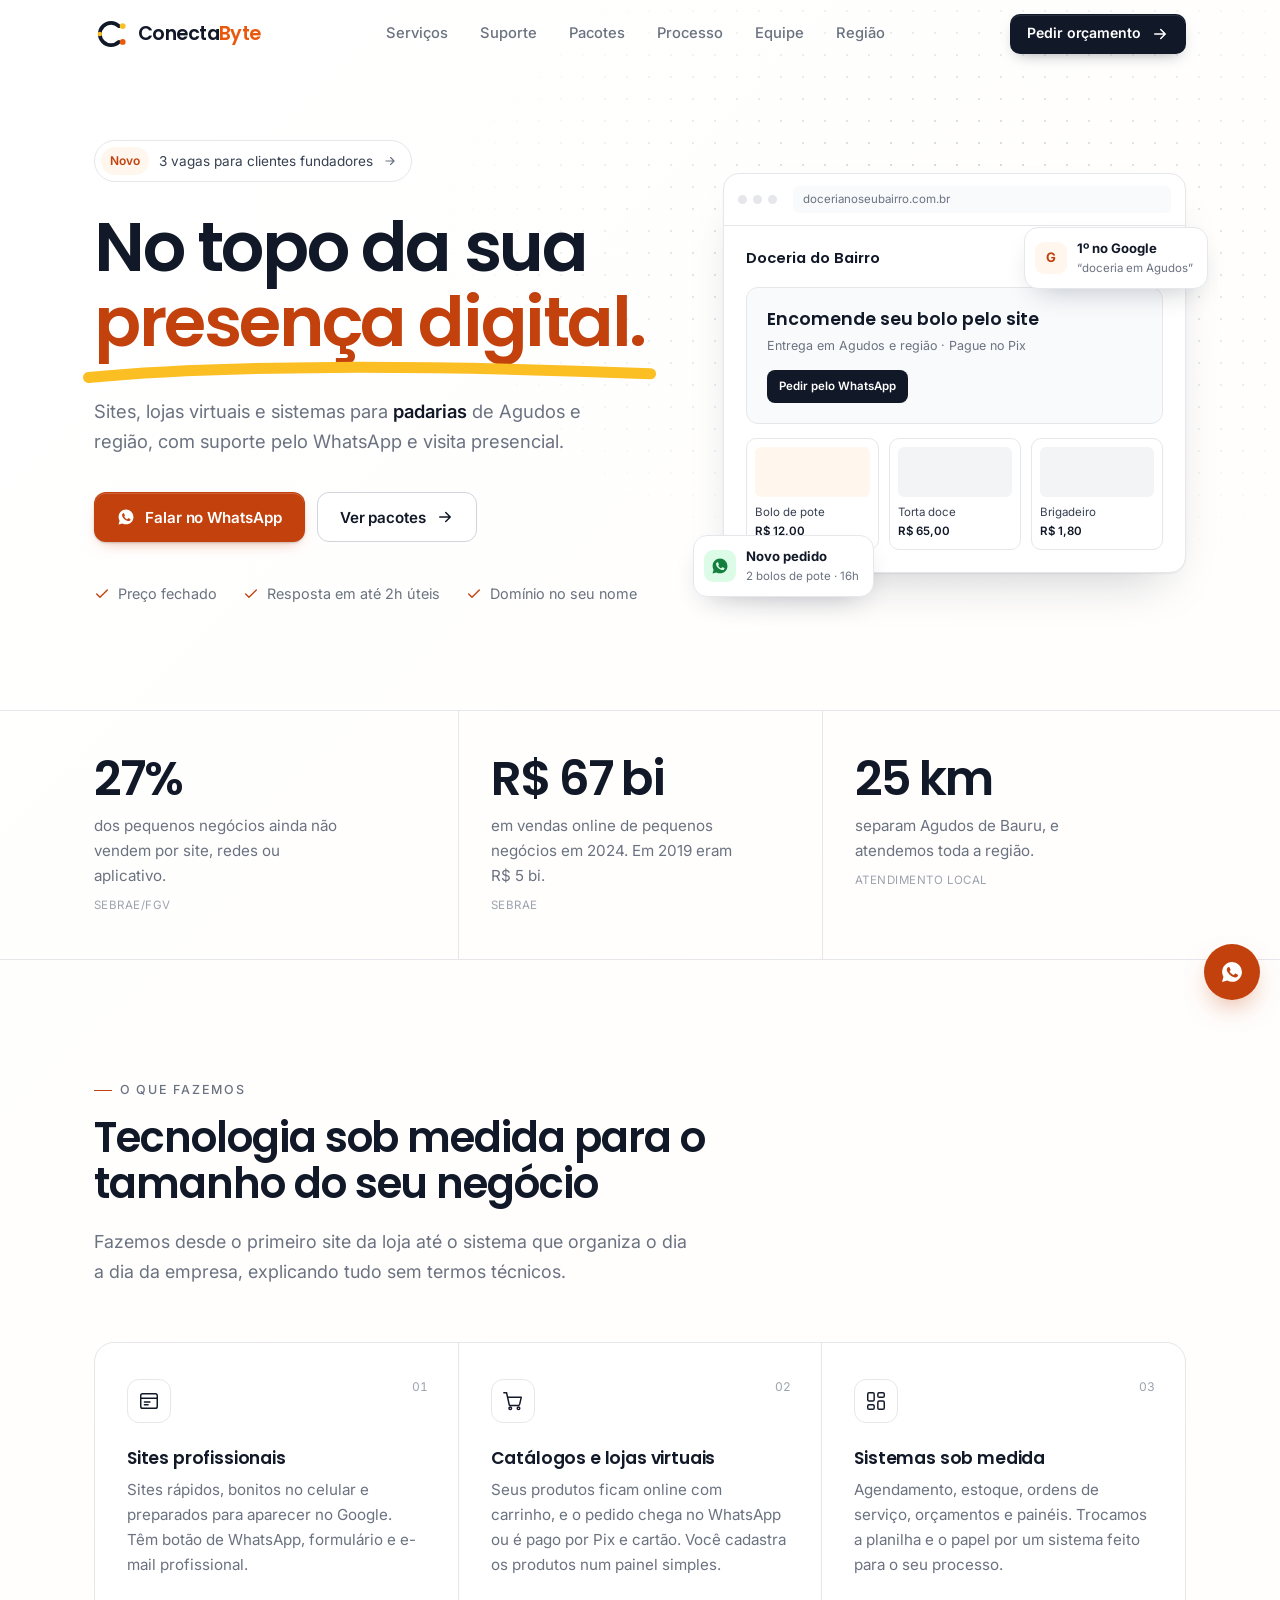
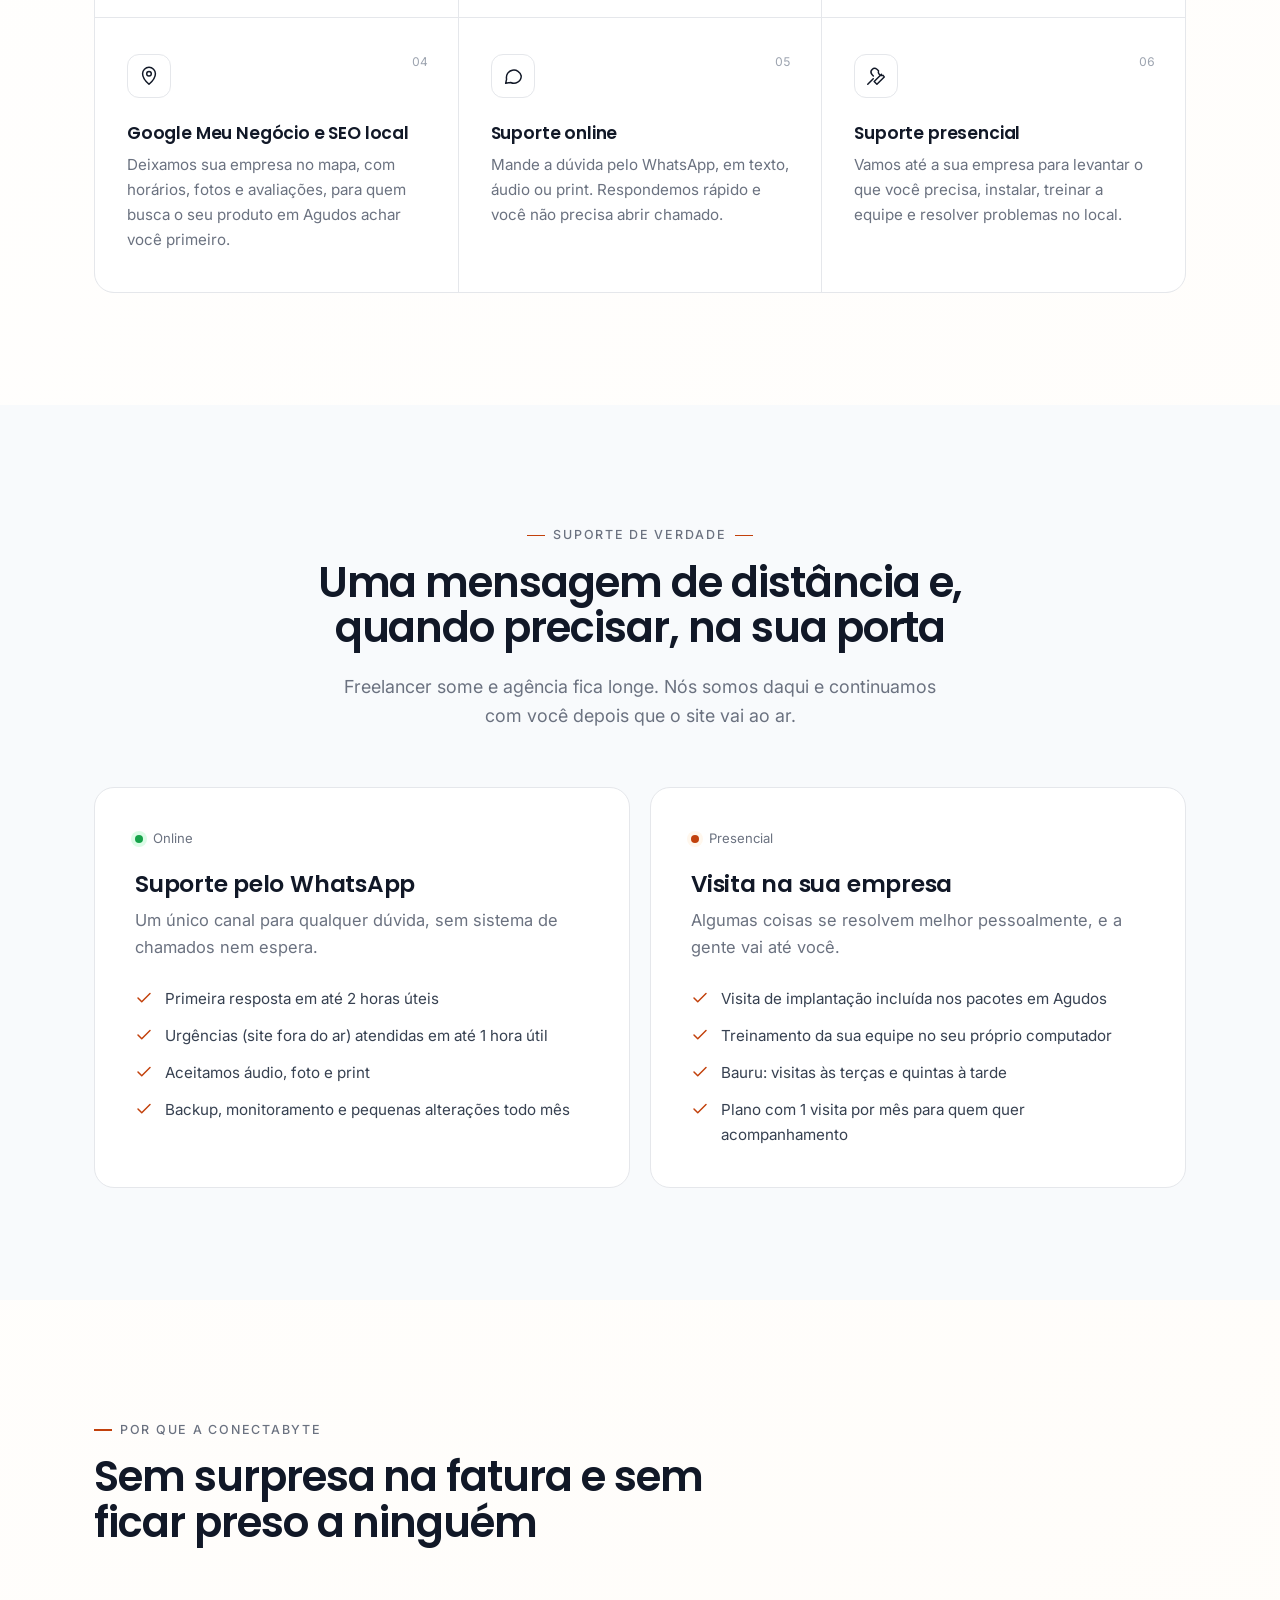
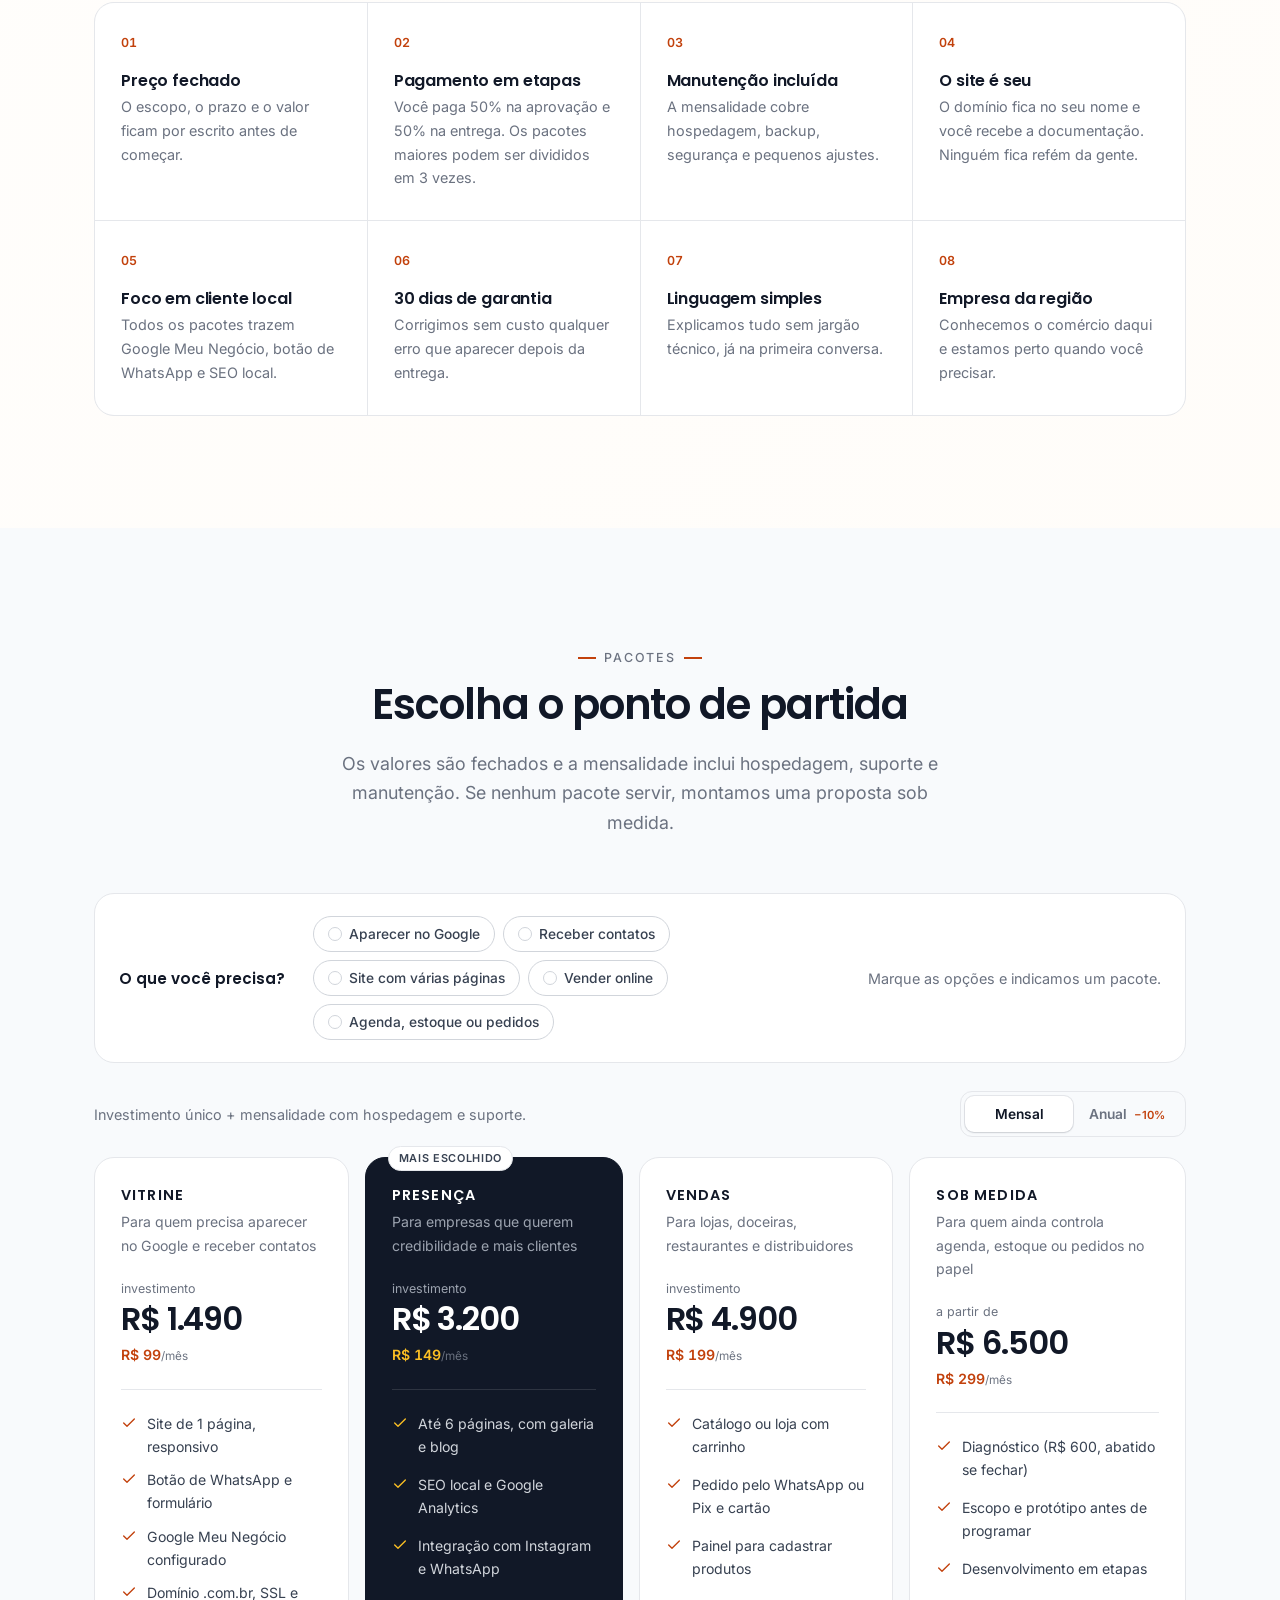
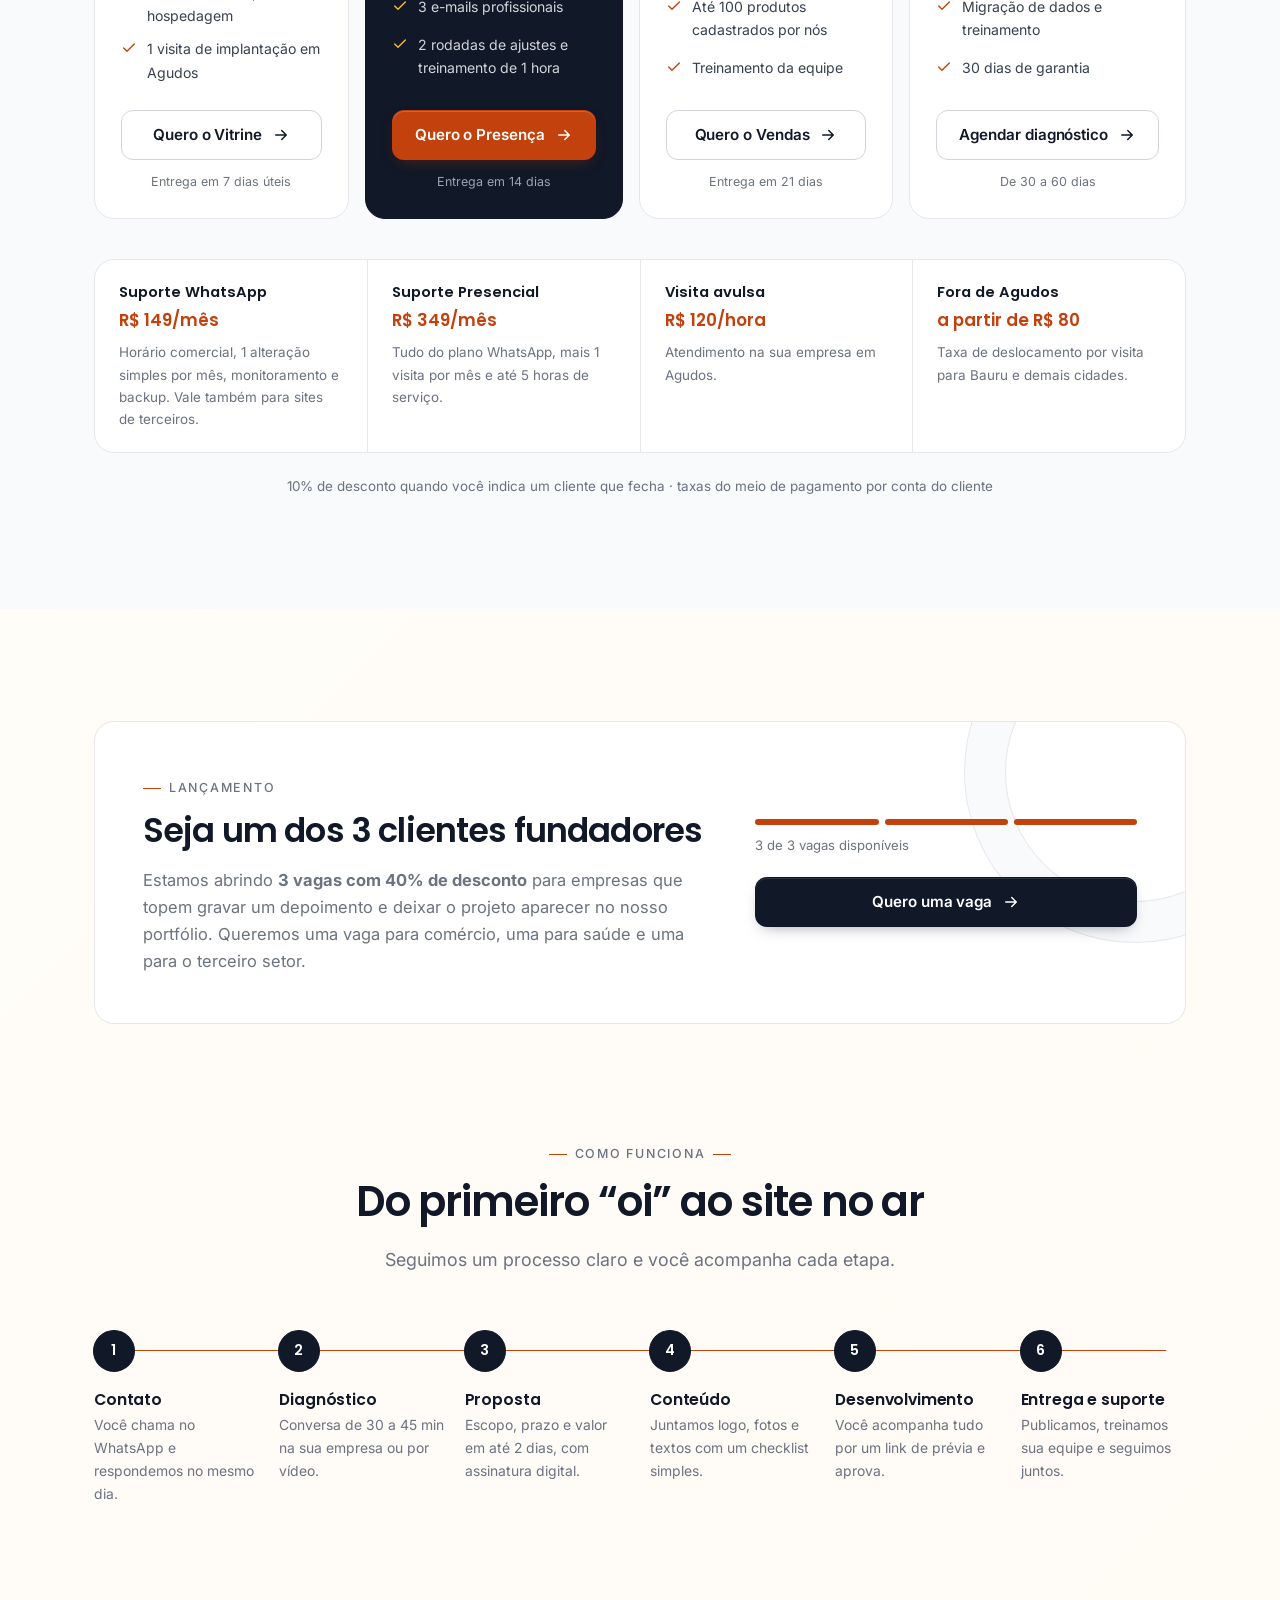
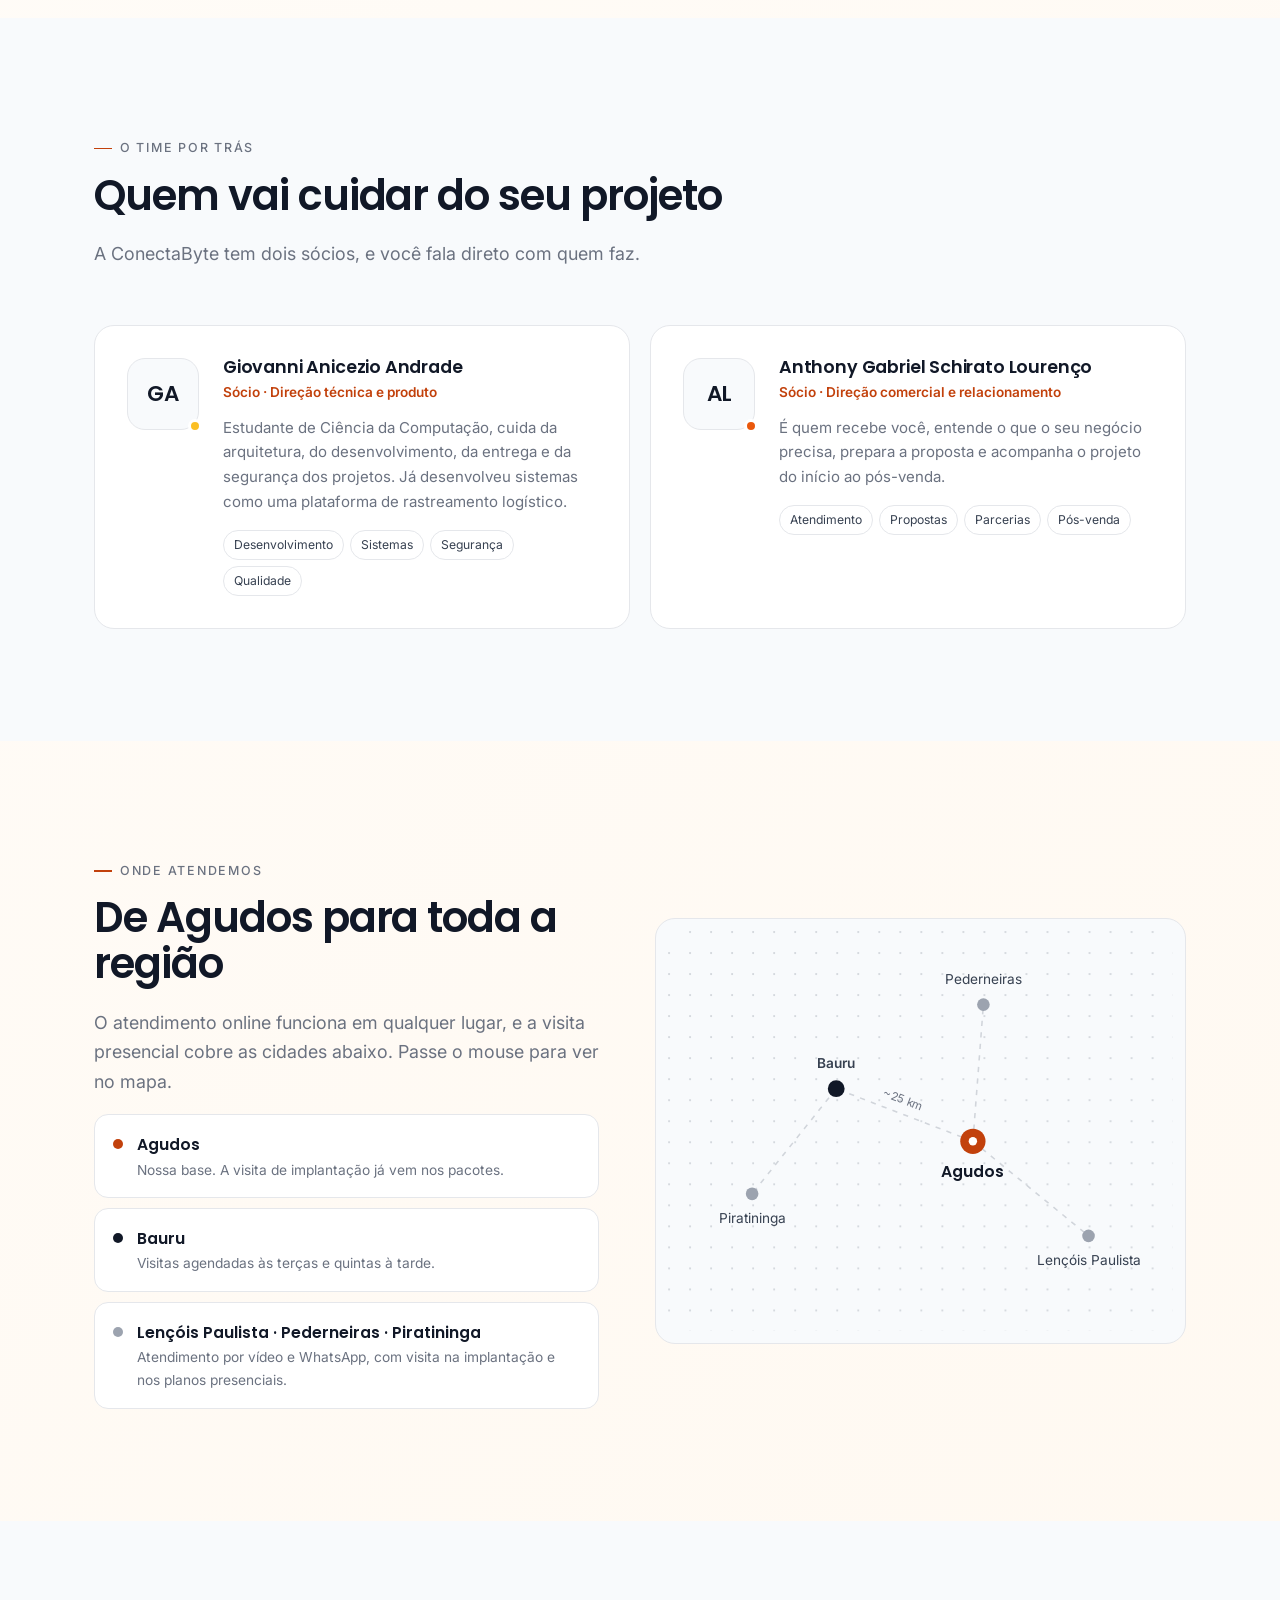
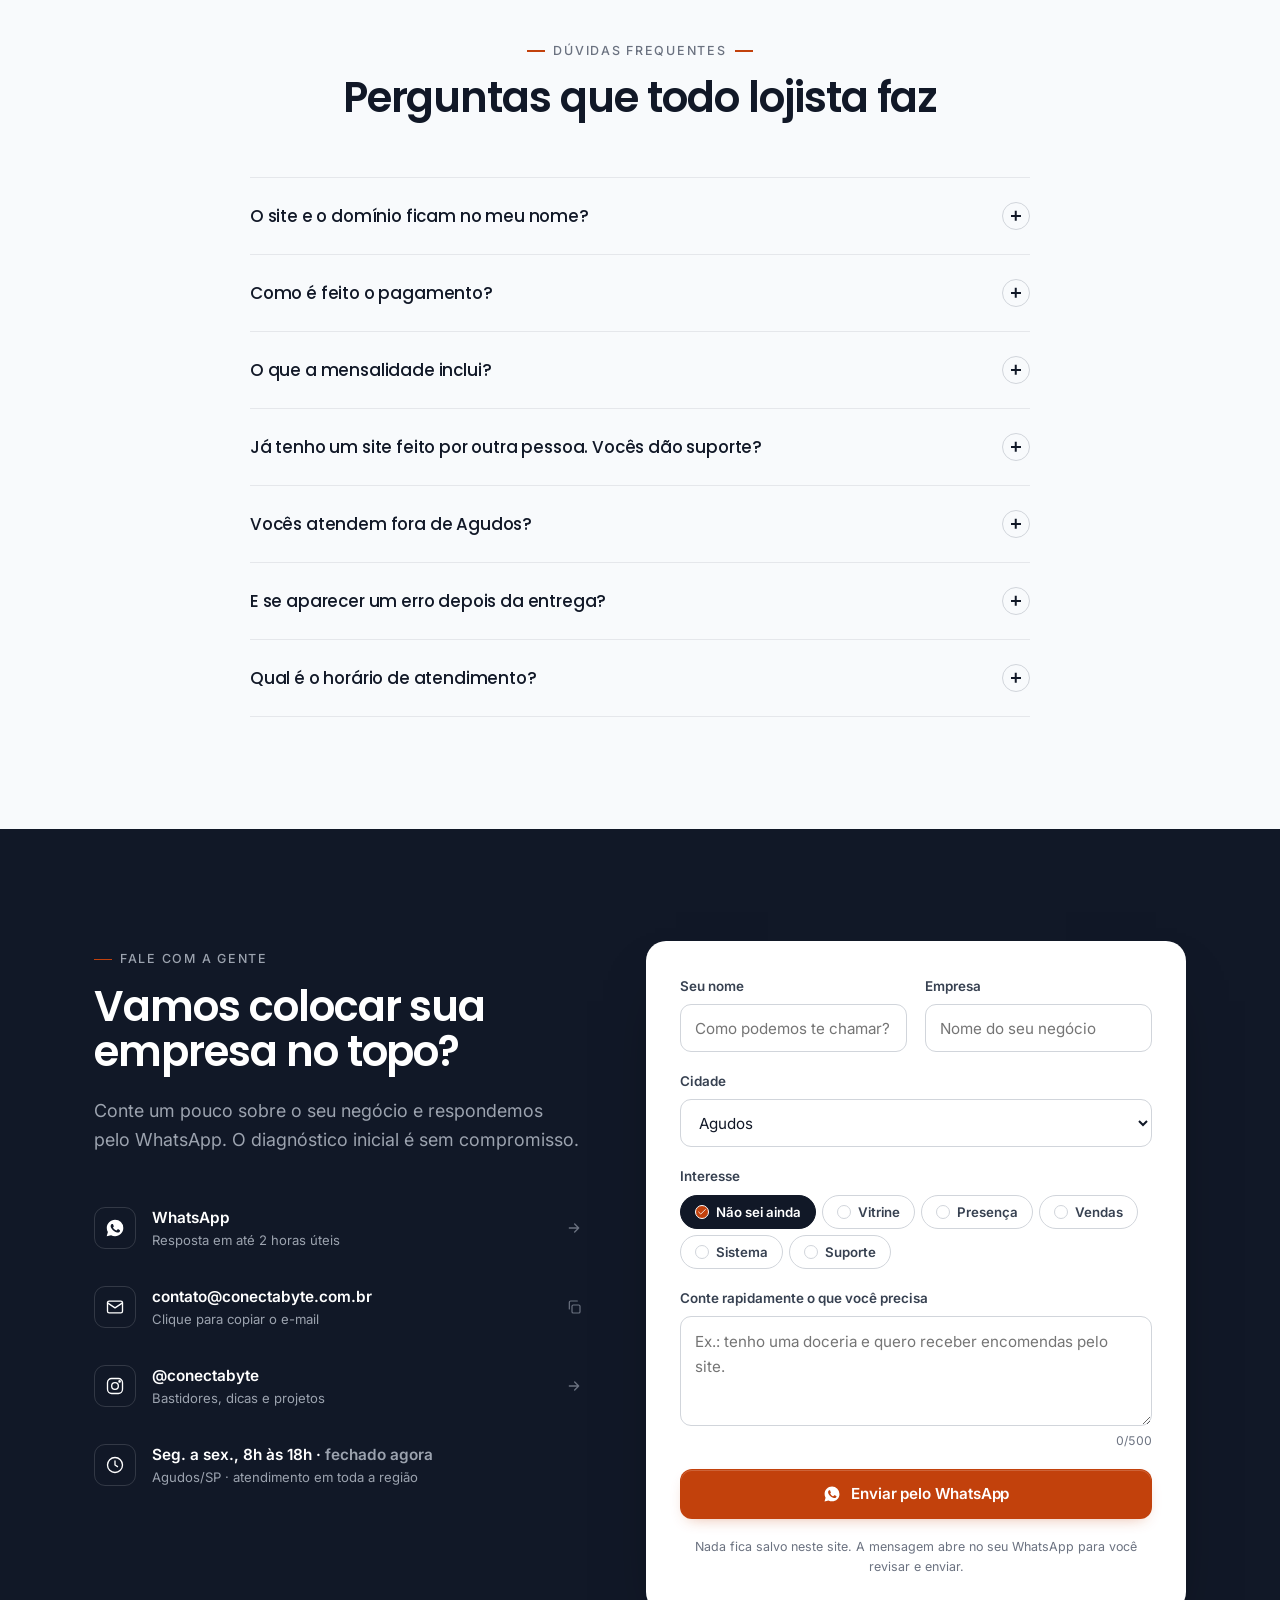
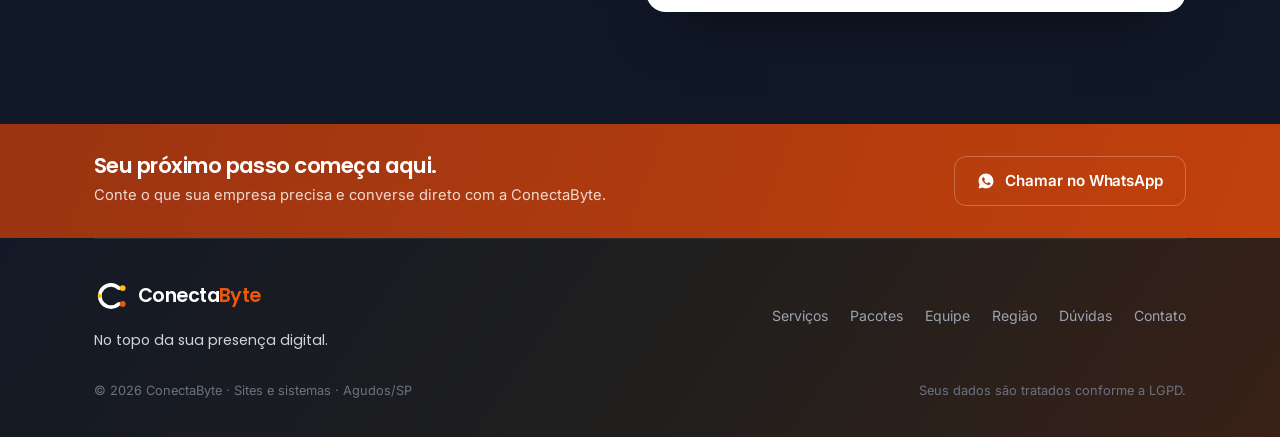
==== index.html @ c4625b6f "Adiciona landing page ConectaByte" ====
<!doctype html>
<html lang="pt-BR">
<head>
<meta charset="utf-8">
<meta name="viewport" content="width=device-width, initial-scale=1">
<title>ConectaByte | Sites e sistemas em Agudos e região</title>
<meta name="description" content="ConectaByte: sites, lojas virtuais e sistemas sob medida para empresas de Agudos, Bauru, Lençóis Paulista, Pederneiras e Piratininga. Suporte por WhatsApp e visita presencial.">
<meta property="og:title" content="ConectaByte | No topo da sua presença digital.">
<meta property="og:description" content="Sites e sistemas para o comércio de Agudos e região, com suporte por WhatsApp e visita presencial.">
<meta property="og:locale" content="pt_BR">
<meta name="theme-color" content="#FFFFFF">
<link rel="icon" type="image/svg+xml" href="assets/favicon.svg">
<link rel="preconnect" href="https://fonts.googleapis.com">
<link rel="preconnect" href="https://fonts.gstatic.com" crossorigin>
<link href="https://fonts.googleapis.com/css2?family=Inter:wght@400;500;600&family=Poppins:wght@500;600&display=swap" rel="stylesheet">
<style>
  /* ============ Tokens ============ */
  :root {
    /* Neutros (base do layout) */
    --bg: #FFFFFF;
    --soft: #F8FAFC;        /* Gelo */
    --ink: #111827;         /* Grafite */
    --ink-2: #374151;
    --muted: #6B7280;
    --line: #E5E7EB;
    --line-2: #D1D5DB;
    /* Acento único (Laranja Escuro, contraste AA com branco) */
    --accent: #C2410C;
    --accent-h: #9A3412;
    --accent-tint: #FFF7ED;
    /* Cores do logo, só em detalhes */
    --orange: #EA580C;
    --amber: #FBBF24;

    --r-sm: 10px;
    --r: 14px;
    --r-lg: 20px;
    --ease: cubic-bezier(.2, .8, .2, 1);
    --ease-io: cubic-bezier(.7, 0, .2, 1);
    --max: 1140px;
    --header: 68px;
  }

  *, *::before, *::after { box-sizing: border-box; }
  html { scroll-behavior: smooth; scroll-padding-top: calc(var(--header) + 12px); }
  body {
    margin: 0; background: linear-gradient(135deg, #FFFFFF 0%, #FFFCF8 52%, #FFF7ED 100%); color: var(--ink);
    font: 400 16.5px/1.65 Inter, system-ui, -apple-system, "Segoe UI", sans-serif;
    -webkit-font-smoothing: antialiased; text-rendering: optimizeLegibility;
  }
  h1, h2, h3 { font-family: Poppins, Inter, sans-serif; font-weight: 600; line-height: 1.1; letter-spacing: -.025em; margin: 0 0 .5em; }
  h1 { font-size: clamp(2.5rem, 6vw, 4.3rem); letter-spacing: -.035em; }
  h2 { font-size: clamp(1.8rem, 3.6vw, 2.6rem); }
  h3 { font-size: 1.08rem; letter-spacing: -.01em; }
  p { margin: 0 0 1em; }
  a { color: inherit; }
  svg { display: block; }
  ::selection { background: var(--accent); color: #fff; }

  .wrap { width: 100%; max-width: var(--max); margin: 0 auto; padding: 0 24px; }
  section { padding: 112px 0; }
  .soft { background: var(--soft); }
  .label {
    display: inline-flex; align-items: center; gap: 8px; margin-bottom: 18px;
    font: 500 .78rem/1 Inter, sans-serif; letter-spacing: .14em; text-transform: uppercase; color: var(--muted);
  }
  .label::before { content: ""; width: 18px; height: 1.5px; background: var(--accent); }
  .lead { font-size: 1.12rem; color: var(--muted); max-width: 600px; }
  .head { max-width: 680px; margin-bottom: 56px; }
  .head.center { margin-inline: auto; text-align: center; }
  .head.center .lead { margin-inline: auto; }
  .head.center .label::after { content: ""; width: 18px; height: 1.5px; background: var(--accent); }
  .accent { color: var(--accent); }

  /* ============ Botões ============ */
  .btn {
    --mx: 0px; --my: 0px;
    position: relative; isolation: isolate; overflow: hidden;
    display: inline-flex; align-items: center; justify-content: center; gap: 10px;
    height: 50px; padding: 0 22px; border-radius: 12px; border: 1px solid transparent;
    font: 600 .95rem/1 Inter, sans-serif; letter-spacing: -.005em; text-decoration: none; white-space: nowrap;
    cursor: pointer; user-select: none; -webkit-tap-highlight-color: transparent;
    translate: var(--mx) var(--my);
    transition: background-color .25s var(--ease), color .25s var(--ease), border-color .25s var(--ease),
                box-shadow .25s var(--ease), transform .2s var(--ease), translate .35s var(--ease);
  }
  .btn svg { width: 18px; height: 18px; flex: none; }
  .btn:active { transform: scale(.965); }
  .btn:focus-visible { outline: 2px solid var(--accent); outline-offset: 3px; }
  .btn .arrow { transition: transform .3s var(--ease); }
  .btn:hover .arrow { transform: translateX(4px); }

  /* Primário: preenchido, sombra em camadas e brilho que atravessa no hover */
  .btn-primary {
    background: var(--accent); color: #fff;
    box-shadow: inset 0 1px 0 rgba(255,255,255,.18), 0 1px 2px rgba(17,24,39,.18), 0 6px 16px -8px rgba(194,65,12,.55);
  }
  .btn-primary::after {
    content: ""; position: absolute; inset: 0; z-index: -1;
    background: linear-gradient(105deg, transparent 35%, rgba(255,255,255,.28) 50%, transparent 65%);
    transform: translateX(-120%); transition: transform .7s var(--ease);
  }
  .btn-primary:hover { background: var(--accent-h); box-shadow: inset 0 1px 0 rgba(255,255,255,.18), 0 2px 4px rgba(17,24,39,.18), 0 12px 24px -10px rgba(194,65,12,.6); }
  .btn-primary:hover::after { transform: translateX(120%); }

  /* Escuro */
  .btn-dark { background: var(--ink); color: #fff; box-shadow: inset 0 1px 0 rgba(255,255,255,.1), 0 6px 16px -8px rgba(17,24,39,.5); }
  .btn-dark:hover { background: #000; }

  /* Contorno: preenchimento que “varre” da esquerda para a direita */
  .btn-outline { background: var(--bg); color: var(--ink); border-color: var(--line-2); }
  .btn-outline::before {
    content: ""; position: absolute; inset: 0; z-index: -1; background: var(--ink);
    transform: scaleX(0); transform-origin: right; transition: transform .45s var(--ease-io);
  }
  .btn-outline:hover { color: #fff; border-color: var(--ink); }
  .btn-outline:hover::before { transform: scaleX(1); transform-origin: left; }
  .on-dark .btn-outline { background: transparent; color: #fff; border-color: rgba(255,255,255,.25); }
  .on-dark .btn-outline::before { background: #fff; }
  .on-dark .btn-outline:hover { color: var(--ink); border-color: #fff; }

  /* WhatsApp */
  .btn-wa { background: var(--accent); color: #fff; box-shadow: inset 0 1px 0 rgba(255,255,255,.18), 0 6px 16px -8px rgba(194,65,12,.45); }
  .btn-wa:hover { background: var(--accent-h); }

  /* Link com sublinhado animado */
  .link {
    position: relative; display: inline-flex; align-items: center; gap: 6px;
    font-weight: 600; color: var(--ink); text-decoration: none; padding: 2px 0;
  }
  .link::after {
    content: ""; position: absolute; left: 0; right: 0; bottom: -1px; height: 1.5px; background: currentColor;
    transform: scaleX(.3); transform-origin: left; opacity: .35; transition: transform .35s var(--ease), opacity .35s;
  }
  .link:hover::after { transform: scaleX(1); opacity: 1; }
  .link svg { width: 16px; height: 16px; transition: transform .3s var(--ease); }
  .link:hover svg { transform: translateX(3px); }

  .btn-sm { height: 40px; padding: 0 16px; font-size: .88rem; border-radius: 10px; }
  .btn-block { width: 100%; }

  /* Ripple (criado via JS) */
  .ripple {
    position: absolute; border-radius: 50%; pointer-events: none; z-index: -1;
    background: currentColor; opacity: .22; transform: scale(0); animation: ripple .65s var(--ease) forwards;
  }
  @keyframes ripple { to { transform: scale(1); opacity: 0; } }

  /* Estado de carregamento */
  .btn.loading { pointer-events: none; color: transparent !important; }
  .btn.loading::before {
    content: ""; position: absolute; inset: 0; margin: auto; width: 18px; height: 18px; z-index: 1;
    border: 2px solid rgba(255,255,255,.4); border-top-color: #fff; border-radius: 50%;
    animation: spin .7s linear infinite; transform: none; background: none;
  }
  @keyframes spin { to { rotate: 360deg; } }

  /* ============ Barra de progresso e cabeçalho ============ */
  .progress { position: fixed; top: 0; left: 0; height: 2px; width: 100%; z-index: 100; background: var(--accent); transform-origin: left; transform: scaleX(0); }

  header.top {
    position: fixed; inset: 0 0 auto; z-index: 50; height: var(--header);
    background: rgba(255,255,255,0); border-bottom: 1px solid transparent;
    transition: background-color .3s, border-color .3s, transform .4s var(--ease), backdrop-filter .3s;
  }
  header.top.scrolled { background: rgba(255,255,255,.82); backdrop-filter: saturate(180%) blur(14px); border-color: var(--line); }
  header.top.hide { transform: translateY(-100%); }
  .nav { height: 100%; display: flex; align-items: center; justify-content: space-between; gap: 24px; }

  .logo { display: inline-flex; align-items: center; gap: 10px; text-decoration: none; color: var(--ink); }
  .logo svg { width: 34px; height: 34px; transition: transform .6s var(--ease); }
  .logo:hover svg { transform: rotate(-12deg); }
  .logo span { font: 600 1.2rem/1 Poppins, sans-serif; letter-spacing: -.03em; }
  .logo b { font-weight: 600; color: var(--orange); }
  .on-dark .logo { color: #fff; }

  .menu { position: relative; display: flex; gap: 4px; list-style: none; margin: 0; padding: 4px; }
  .menu a {
    position: relative; z-index: 1; display: block; padding: 8px 14px; border-radius: 8px;
    font-size: .92rem; font-weight: 500; color: var(--muted); text-decoration: none; transition: color .2s;
  }
  .menu a:hover, .menu a.active { color: var(--ink); }
  .menu-pill {
    position: absolute; top: 4px; left: 0; height: calc(100% - 8px); border-radius: 8px; background: var(--soft);
    box-shadow: inset 0 0 0 1px var(--line); opacity: 0; pointer-events: none;
    transition: transform .35s var(--ease), width .35s var(--ease), opacity .2s;
  }
  .menu-toggle { display: none; width: 44px; height: 44px; border: 1px solid var(--line); background: var(--bg); border-radius: 10px; cursor: pointer; place-items: center; color: var(--ink); }
  .menu-toggle span, .menu-toggle span::before, .menu-toggle span::after { display: block; width: 18px; height: 1.5px; background: currentColor; border-radius: 2px; transition: transform .3s var(--ease), background-color .2s; position: relative; }
  .menu-toggle span::before, .menu-toggle span::after { content: ""; position: absolute; left: 0; }
  .menu-toggle span::before { top: -6px; }
  .menu-toggle span::after { top: 6px; }
  .nav.open .menu-toggle span { background: transparent; }
  .nav.open .menu-toggle span::before { transform: translateY(6px) rotate(45deg); }
  .nav.open .menu-toggle span::after { transform: translateY(-6px) rotate(-45deg); }

  /* ============ Hero ============ */
  .hero { position: relative; padding: calc(var(--header) + 72px) 0 104px; overflow: hidden; }
  .hero::before {
    content: ""; position: absolute; inset: 0; pointer-events: none;
    background-image: radial-gradient(var(--line-2) 1px, transparent 1px); background-size: 22px 22px;
    -webkit-mask-image: radial-gradient(ellipse 60% 70% at 75% 35%, #000 10%, transparent 70%);
            mask-image: radial-gradient(ellipse 60% 70% at 75% 35%, #000 10%, transparent 70%);
  }
  .hero-grid { position: relative; display: grid; grid-template-columns: 1.1fr .9fr; gap: 64px; align-items: center; }
  .pill-badge {
    display: inline-flex; align-items: center; gap: 10px; margin-bottom: 28px; padding: 6px 14px 6px 6px;
    border: 1px solid var(--line); border-radius: 999px; font-size: .85rem; color: var(--ink-2); background: var(--bg); text-decoration: none;
    transition: border-color .2s, box-shadow .2s;
  }
  .pill-badge:hover { border-color: var(--line-2); box-shadow: 0 4px 14px -8px rgba(17,24,39,.25); }
  .pill-badge b { font-weight: 600; font-size: .75rem; background: var(--accent-tint); color: var(--accent); padding: 4px 9px; border-radius: 999px; }
  .pill-badge svg { width: 14px; height: 14px; color: var(--muted); transition: transform .3s var(--ease); }
  .pill-badge:hover svg { transform: translateX(3px); }

  .hl { position: relative; white-space: nowrap; color: var(--accent); }
  .hl svg { position: absolute; left: -2%; bottom: -.18em; width: 104%; height: .32em; overflow: visible; }
  .hl path { fill: none; stroke: var(--amber); stroke-width: 6; stroke-linecap: round; stroke-dasharray: 320; stroke-dashoffset: 320; animation: draw 1.1s .5s var(--ease) forwards; }
  @keyframes draw { to { stroke-dashoffset: 0; } }

  .rotator-line { font-size: 1.15rem; color: var(--muted); margin: 26px 0 36px; max-width: 540px; }
  .rotator { display: inline-grid; vertical-align: bottom; overflow: hidden; height: 1.65em; color: var(--ink); font-weight: 600; }
  .rotator span { grid-area: 1 / 1; }
  .hero-ctas { display: flex; flex-wrap: wrap; gap: 12px; margin-bottom: 40px; }
  .trust { display: flex; flex-wrap: wrap; gap: 10px 26px; list-style: none; padding: 0; margin: 0; font-size: .9rem; color: var(--muted); }
  .trust li { display: flex; align-items: center; gap: 8px; }
  .trust svg { width: 16px; height: 16px; color: var(--accent); }

  /* Mockup com inclinação 3D */
  .mock { position: relative; perspective: 1200px; }
  .browser {
    background: var(--bg); border: 1px solid var(--line); border-radius: 16px; overflow: hidden;
    box-shadow: 0 1px 2px rgba(17,24,39,.06), 0 24px 48px -24px rgba(17,24,39,.25);
    transform: rotateX(var(--rx, 0deg)) rotateY(var(--ry, 0deg)); transition: transform .5s var(--ease); transform-style: preserve-3d;
  }
  .browser-bar { display: flex; align-items: center; gap: 6px; padding: 12px 14px; border-bottom: 1px solid var(--line); }
  .browser-bar i { width: 9px; height: 9px; border-radius: 50%; background: var(--line); }
  .browser-bar .url { margin-left: 10px; flex: 1; background: var(--soft); border-radius: 6px; padding: 4px 10px; font-size: .72rem; color: var(--muted); }
  .site { padding: 22px; }
  .site-nav { display: flex; justify-content: space-between; align-items: center; margin-bottom: 18px; }
  .site-nav strong { font: 600 .92rem Poppins, sans-serif; }
  .site-nav span { display: flex; gap: 8px; }
  .site-nav span i { width: 30px; height: 5px; border-radius: 3px; background: var(--line); }
  .site-hero { background: var(--soft); border: 1px solid var(--line); border-radius: 12px; padding: 20px; margin-bottom: 14px; }
  .site-hero b { display: block; font: 600 1.1rem/1.25 Poppins, sans-serif; margin-bottom: 6px; }
  .site-hero small { display: block; color: var(--muted); font-size: .78rem; margin-bottom: 14px; }
  .site-hero em { display: inline-block; font-style: normal; background: var(--ink); color: #fff; font-size: .72rem; font-weight: 600; padding: 7px 12px; border-radius: 8px; }
  .site-prods { display: grid; grid-template-columns: repeat(3, 1fr); gap: 10px; }
  .site-prods div { border: 1px solid var(--line); border-radius: 10px; padding: 8px; font-size: .72rem; color: var(--ink-2); }
  .site-prods div::before { content: ""; display: block; height: 50px; border-radius: 6px; margin-bottom: 6px; background: #F3F4F6; }
  .site-prods div:first-child::before { background: var(--accent-tint); }
  .site-prods b { display: block; color: var(--ink); font-weight: 600; }
  .float {
    position: absolute; display: flex; gap: 10px; align-items: center; padding: 10px 14px 10px 10px;
    background: var(--bg); border: 1px solid var(--line); border-radius: 14px; font-size: .82rem;
    box-shadow: 0 12px 30px -14px rgba(17,24,39,.3); animation: bob 6s ease-in-out infinite;
  }
  .float small { display: block; color: var(--muted); font-size: .72rem; }
  .float .av { width: 32px; height: 32px; border-radius: 9px; display: grid; place-items: center; flex: none; }
  .float-a { right: -22px; top: 54px; }
  .float-a .av { background: var(--accent-tint); color: var(--accent); font-weight: 700; }
  .float-b { left: -30px; bottom: -24px; animation-delay: -3s; }
  .float-b .av { background: #DCFCE7; color: #15803D; }
  @keyframes bob { 50% { transform: translateY(-8px); } }

  /* ============ Números ============ */
  .stats { border-block: 1px solid var(--line); }
  .stats .wrap { display: grid; grid-template-columns: repeat(3, 1fr); }
  .stat { padding: 44px 32px; border-left: 1px solid var(--line); }
  .stat:first-child { border-left: 0; padding-left: 0; }
  .stat strong { display: block; font: 600 clamp(2.2rem, 4vw, 3rem)/1 Poppins, sans-serif; letter-spacing: -.04em; margin-bottom: 10px; font-variant-numeric: tabular-nums; }
  .stat p { margin: 0; color: var(--muted); font-size: .95rem; max-width: 260px; }
  .stat small { display: block; margin-top: 8px; font-size: .72rem; color: #9CA3AF; letter-spacing: .04em; text-transform: uppercase; }

  /* ============ Grade com linhas finas (serviços / diferenciais) ============ */
  .grid-lines { display: grid; gap: 1px; background: var(--line); border: 1px solid var(--line); border-radius: var(--r-lg); overflow: hidden; }
  .grid-lines > * { background: var(--bg); }
  .services { grid-template-columns: repeat(3, 1fr); }
  .service { position: relative; padding: 36px 32px 40px; overflow: hidden; }
  .service::before {
    content: ""; position: absolute; inset: 0; pointer-events: none; opacity: 0; transition: opacity .4s;
    background: radial-gradient(360px circle at var(--x, 50%) var(--y, 50%), rgba(194,65,12,.07), transparent 60%);
  }
  .service:hover::before { opacity: 1; }
  .service .ico {
    width: 44px; height: 44px; border-radius: 12px; display: grid; place-items: center; margin-bottom: 26px;
    border: 1px solid var(--line); color: var(--ink); transition: color .3s, border-color .3s, background-color .3s, transform .4s var(--ease);
  }
  .service:hover .ico { color: var(--accent); border-color: #FED7AA; background: var(--accent-tint); transform: translateY(-3px); }
  .service .ico svg { width: 22px; height: 22px; }
  .service p { margin: 0; color: var(--muted); font-size: .95rem; }
  .service .num { position: absolute; top: 34px; right: 30px; font-size: .75rem; color: #9CA3AF; font-variant-numeric: tabular-nums; }

  /* ============ Suporte ============ */
  .support-grid { display: grid; grid-template-columns: 1fr 1fr; gap: 20px; }
  .support-card { background: var(--bg); border: 1px solid var(--line); border-radius: var(--r-lg); padding: 40px; transition: box-shadow .35s var(--ease), transform .35s var(--ease); }
  .support-card:hover { transform: translateY(-4px); box-shadow: 0 24px 40px -28px rgba(17,24,39,.35); }
  .support-card .kicker { display: flex; align-items: center; gap: 10px; margin-bottom: 22px; font-size: .82rem; color: var(--muted); }
  .support-card .kicker i { width: 8px; height: 8px; border-radius: 50%; background: #16A34A; box-shadow: 0 0 0 4px #DCFCE7; }
  .support-card.pres .kicker i { background: var(--accent); box-shadow: 0 0 0 4px var(--accent-tint); }
  .support-card h3 { font-size: 1.45rem; margin-bottom: 10px; }
  .support-card > p { color: var(--muted); }
  .checks { list-style: none; padding: 0; margin: 24px 0 0; display: grid; gap: 12px; }
  .checks li { display: flex; gap: 12px; align-items: flex-start; font-size: .95rem; color: var(--ink-2); }
  .checks svg { width: 18px; height: 18px; flex: none; margin-top: 3px; color: var(--accent); }

  /* ============ Diferenciais ============ */
  .diffs { grid-template-columns: repeat(4, 1fr); }
  .diff { padding: 30px 26px; transition: background-color .3s; }
  .diff:hover { background: var(--soft); }
  .diff .n { display: block; margin-bottom: 18px; font-size: .78rem; color: var(--accent); font-weight: 600; font-variant-numeric: tabular-nums; }
  .diff h3 { font-size: 1rem; margin-bottom: 6px; }
  .diff p { margin: 0; color: var(--muted); font-size: .9rem; }

  /* ============ Pacotes ============ */
  .finder {
    display: grid; grid-template-columns: auto 1fr auto; gap: 20px 28px; align-items: center;
    padding: 22px 24px; margin-bottom: 28px; border: 1px solid var(--line); border-radius: var(--r-lg); background: var(--bg);
  }
  .finder > strong { font: 600 .95rem Poppins, sans-serif; white-space: nowrap; }
  .chips { display: flex; flex-wrap: wrap; gap: 8px; }
  .chip {
    position: relative; display: inline-flex; align-items: center; gap: 7px; height: 36px; padding: 0 14px;
    border: 1px solid var(--line-2); border-radius: 999px; background: var(--bg); color: var(--ink-2);
    font: 500 .86rem Inter, sans-serif; cursor: pointer; user-select: none;
    transition: background-color .2s, color .2s, border-color .2s, transform .15s var(--ease);
  }
  .chip:hover { border-color: var(--ink); }
  .chip:active { transform: scale(.96); }
  .chip input { position: absolute; opacity: 0; pointer-events: none; }
  .chip .tick { width: 14px; height: 14px; border-radius: 50%; border: 1.5px solid var(--line-2); display: grid; place-items: center; transition: all .2s; }
  .chip .tick svg { width: 10px; height: 10px; color: #fff; opacity: 0; transform: scale(.4); transition: all .2s var(--ease); }
  .chip:has(input:checked) { background: var(--ink); border-color: var(--ink); color: #fff; }
  .chip:has(input:checked) .tick { border-color: #fff; background: var(--accent); }
  .chip:has(input:checked) .tick svg { opacity: 1; transform: none; }
  .chip:has(input:focus-visible) { outline: 2px solid var(--accent); outline-offset: 2px; }
  .finder-out { font-size: .9rem; color: var(--muted); min-width: 190px; text-align: right; }
  .finder-out b { color: var(--accent); }

  .plans-bar { display: flex; justify-content: space-between; align-items: center; gap: 16px; flex-wrap: wrap; margin-bottom: 20px; }
  .plans-bar p { margin: 0; font-size: .9rem; color: var(--muted); }
  .seg { position: relative; display: inline-grid; grid-auto-flow: column; grid-auto-columns: 1fr; padding: 4px; border-radius: 12px; background: var(--soft); border: 1px solid var(--line); }
  .seg button { position: relative; z-index: 1; border: 0; background: none; height: 36px; padding: 0 16px; font: 600 .86rem Inter, sans-serif; color: var(--muted); cursor: pointer; border-radius: 9px; transition: color .25s; white-space: nowrap; }
  .seg button[aria-pressed="true"] { color: var(--ink); }
  .seg button:focus-visible { outline: 2px solid var(--accent); outline-offset: 1px; }
  .seg .thumb { position: absolute; top: 4px; bottom: 4px; left: 4px; width: calc(50% - 4px); border-radius: 9px; background: var(--bg); box-shadow: 0 1px 2px rgba(17,24,39,.12), 0 0 0 1px var(--line); transition: transform .35s var(--ease); }
  .seg.right .thumb { transform: translateX(100%); }
  .seg .save { font-size: .7rem; color: var(--accent); margin-left: 4px; }

  .plans { display: grid; grid-template-columns: repeat(4, 1fr); gap: 16px; }
  .plan {
    position: relative; display: flex; flex-direction: column; padding: 30px 26px 26px;
    background: var(--bg); border: 1px solid var(--line); border-radius: var(--r-lg);
    transition: transform .35s var(--ease), box-shadow .35s var(--ease), border-color .3s, outline-color .3s;
    outline: 2px solid transparent; outline-offset: 4px;
  }
  .plan:hover { transform: translateY(-4px); box-shadow: 0 24px 40px -28px rgba(17,24,39,.35); }
  .plan.pop { background: var(--ink); color: #fff; border-color: var(--ink); }
  .plan.is-rec { outline-color: var(--accent); }
  .plan .tags { position: absolute; top: -12px; left: 22px; display: flex; gap: 6px; }
  .tag { font: 600 .68rem/1 Inter, sans-serif; letter-spacing: .06em; text-transform: uppercase; padding: 6px 10px; border-radius: 999px; background: var(--bg); border: 1px solid var(--line); color: var(--ink-2); }
  .tag.rec { display: none; background: var(--accent); border-color: var(--accent); color: #fff; }
  .plan.is-rec .tag.rec { display: inline-block; animation: pop .4s var(--ease); }
  @keyframes pop { from { transform: scale(.6); opacity: 0; } }
  .plan h3 { font-size: .9rem; letter-spacing: .08em; text-transform: uppercase; margin-bottom: 6px; }
  .plan .for { font-size: .88rem; color: var(--muted); min-height: 2.9em; margin-bottom: 22px; }
  .plan.pop .for, .plan.pop .from, .plan.pop .prazo, .plan.pop li { color: #9CA3AF; }
  .plan .from { font-size: .78rem; color: var(--muted); margin-bottom: 4px; }
  .price { font: 600 2rem/1 Poppins, sans-serif; letter-spacing: -.035em; margin-bottom: 8px; font-variant-numeric: tabular-nums; }
  .monthly { font-size: .88rem; font-weight: 600; color: var(--accent); margin-bottom: 22px; font-variant-numeric: tabular-nums; }
  .plan.pop .monthly { color: var(--amber); }
  .monthly small { font-weight: 400; color: var(--muted); }
  .plan ul { list-style: none; padding: 22px 0 0; margin: 0 0 26px; border-top: 1px solid var(--line); display: grid; gap: 10px; font-size: .88rem; flex: 1; }
  .plan.pop ul { border-color: rgba(255,255,255,.12); }
  .plan li { display: flex; gap: 10px; color: var(--ink-2); }
  .plan li svg { width: 16px; height: 16px; flex: none; margin-top: 3px; color: var(--accent); }
  .plan.pop li svg { color: var(--amber); }
  .plan.pop li { color: #D1D5DB; }
  .prazo { font-size: .78rem; color: var(--muted); margin: 12px 0 0; text-align: center; }

  .extras { margin-top: 40px; display: grid; grid-template-columns: repeat(4, 1fr); gap: 1px; background: var(--line); border: 1px solid var(--line); border-radius: var(--r-lg); overflow: hidden; }
  .extra { background: var(--bg); padding: 22px 24px; }
  .extra b { display: block; font: 600 .92rem Poppins, sans-serif; }
  .extra .v { display: block; margin: 4px 0 8px; font: 600 1.05rem Poppins, sans-serif; color: var(--accent); font-variant-numeric: tabular-nums; }
  .extra p { margin: 0; font-size: .84rem; color: var(--muted); }
  .terms { margin: 22px 0 0; text-align: center; font-size: .84rem; color: var(--muted); }

  /* ============ Clientes fundadores ============ */
  .pilot { display: grid; grid-template-columns: 1.5fr 1fr; gap: 40px; align-items: center; padding: 48px; border: 1px solid var(--line); border-radius: var(--r-lg); background: var(--bg); position: relative; overflow: hidden; }
  .pilot::after { content: ""; position: absolute; right: -80px; top: -80px; width: 260px; height: 260px; border-radius: 50%; border: 1px solid var(--line); box-shadow: 0 0 0 40px var(--soft), 0 0 0 41px var(--line); pointer-events: none; }
  .pilot h2 { font-size: clamp(1.6rem, 3vw, 2.1rem); }
  .pilot p { color: var(--muted); margin: 0; }
  .pilot-side { position: relative; z-index: 1; }
  .seats { display: flex; gap: 6px; margin-bottom: 10px; }
  .seats i { flex: 1; height: 6px; border-radius: 3px; background: var(--accent); }
  .seats-label { font-size: .82rem; color: var(--muted); margin-bottom: 20px; }

  /* ============ Como funciona ============ */
  .steps { position: relative; display: grid; grid-template-columns: repeat(6, 1fr); gap: 20px; list-style: none; padding: 0; margin: 0; }
  .steps::before, .steps::after { content: ""; position: absolute; top: 19px; left: 20px; right: 20px; height: 1px; background: var(--line); }
  .steps::after { background: var(--accent); right: auto; width: calc((100% - 40px) * var(--fill, 0)); transition: width .8s var(--ease); }
  .step { position: relative; z-index: 1; }
  .step .dot {
    width: 40px; height: 40px; border-radius: 50%; display: grid; place-items: center; margin-bottom: 20px;
    background: var(--bg); border: 1px solid var(--line-2); font: 600 .85rem Poppins, sans-serif; color: var(--muted);
    transition: background-color .4s, border-color .4s, color .4s, transform .4s var(--ease);
  }
  .step.on .dot { background: var(--ink); border-color: var(--ink); color: #fff; transform: scale(1.05); }
  .step h3 { font-size: .98rem; margin-bottom: 6px; }
  .step p { font-size: .87rem; color: var(--muted); margin: 0; }

  /* ============ Equipe ============ */
  .team-grid { display: grid; grid-template-columns: 1fr 1fr; gap: 20px; }
  .member { display: flex; gap: 24px; padding: 32px; border: 1px solid var(--line); border-radius: var(--r-lg); background: var(--bg); transition: box-shadow .35s var(--ease), transform .35s var(--ease); }
  .member:hover { transform: translateY(-4px); box-shadow: 0 24px 40px -28px rgba(17,24,39,.35); }
  .avatar { position: relative; width: 72px; height: 72px; flex: none; border-radius: 18px; display: grid; place-items: center; background: var(--soft); border: 1px solid var(--line); font: 600 1.35rem Poppins, sans-serif; color: var(--ink); }
  .avatar::after { content: ""; position: absolute; right: -4px; bottom: -4px; width: 14px; height: 14px; border-radius: 50%; background: var(--amber); border: 3px solid var(--bg); }
  .member:nth-child(2) .avatar::after { background: var(--orange); }
  .member h3 { font-size: 1.1rem; margin-bottom: 4px; }
  .role { font-size: .85rem; color: var(--accent); font-weight: 600; margin-bottom: 12px; }
  .member p { color: var(--muted); font-size: .94rem; }
  .skills { display: flex; flex-wrap: wrap; gap: 6px; }
  .skills span { font-size: .76rem; padding: 4px 10px; border-radius: 999px; border: 1px solid var(--line); color: var(--ink-2); }

  /* ============ Região ============ */
  .region-grid { display: grid; grid-template-columns: 1fr 1.05fr; gap: 56px; align-items: center; }
  .cities { list-style: none; padding: 0; margin: 0; display: grid; gap: 10px; }
  .city {
    display: flex; gap: 14px; align-items: flex-start; padding: 16px 18px; border-radius: var(--r);
    border: 1px solid var(--line); background: var(--bg); cursor: default; transition: border-color .25s, box-shadow .25s, transform .25s var(--ease);
  }
  .city:hover, .city.hot { border-color: var(--ink); transform: translateX(4px); }
  .city .dot { width: 10px; height: 10px; border-radius: 50%; flex: none; margin-top: 8px; }
  .city b { font: 600 .98rem Poppins, sans-serif; }
  .city small { display: block; color: var(--muted); font-size: .86rem; }
  .map { border: 1px solid var(--line); border-radius: var(--r-lg); background: var(--soft); padding: 12px; }
  .map svg { width: 100%; height: auto; }
  .map .node { transition: transform .35s var(--ease); transform-box: fill-box; transform-origin: center; }
  .map .node.hot { transform: scale(1.5); }
  .map .route { transition: stroke .3s, stroke-width .3s; }
  .map .route.hot { stroke: var(--accent); stroke-width: 2; stroke-dasharray: none; }
  .map .pulse { transform-box: fill-box; transform-origin: center; animation: pulse 2.4s var(--ease) infinite; }
  @keyframes pulse { from { transform: scale(.6); opacity: .6; } to { transform: scale(2.4); opacity: 0; } }

  /* ============ FAQ ============ */
  .faq { max-width: 780px; margin: 0 auto; border-top: 1px solid var(--line); }
  .faq details { border-bottom: 1px solid var(--line); }
  .faq summary {
    list-style: none; cursor: pointer; display: flex; justify-content: space-between; align-items: center; gap: 20px;
    padding: 24px 0; font: 500 1.05rem Poppins, sans-serif; letter-spacing: -.01em; transition: color .2s;
  }
  .faq summary::-webkit-details-marker { display: none; }
  .faq summary:hover { color: var(--accent); }
  .faq summary:focus-visible { outline: 2px solid var(--accent); outline-offset: 4px; border-radius: 4px; }
  .faq .plus { position: relative; width: 28px; height: 28px; flex: none; border-radius: 50%; border: 1px solid var(--line-2); transition: background-color .3s, border-color .3s, transform .4s var(--ease); }
  .faq .plus::before, .faq .plus::after { content: ""; position: absolute; inset: 0; margin: auto; width: 10px; height: 1.5px; background: var(--ink); transition: background-color .3s; }
  .faq .plus::after { transform: rotate(90deg); }
  .faq details[open] .plus { background: var(--ink); border-color: var(--ink); transform: rotate(45deg); }
  .faq details[open] .plus::before, .faq details[open] .plus::after { background: #fff; }
  .faq-a { overflow: hidden; }
  .faq-a p { color: var(--muted); padding: 0 48px 24px 0; margin: 0; }

  /* ============ Contato ============ */
  .contact { background: var(--ink); color: #fff; }
  .contact .label { color: #9CA3AF; }
  .contact .lead { color: #9CA3AF; }
  .contact-grid { display: grid; grid-template-columns: .95fr 1.05fr; gap: 64px; align-items: start; }
  .channels { list-style: none; padding: 0; margin: 36px 0 0; display: grid; gap: 4px; }
  .channel {
    display: flex; align-items: center; gap: 16px; padding: 14px; margin: 0 -14px; border-radius: 12px;
    color: #fff; text-decoration: none; background: none; border: 0; width: calc(100% + 28px); text-align: left; font: inherit; cursor: pointer;
    transition: background-color .2s;
  }
  .channel:hover { background: rgba(255,255,255,.06); }
  .channel:focus-visible { outline: 2px solid var(--amber); }
  .channel .ic { width: 42px; height: 42px; border-radius: 11px; display: grid; place-items: center; border: 1px solid rgba(255,255,255,.14); flex: none; }
  .channel .ic svg { width: 20px; height: 20px; }
  .channel b { display: block; font-weight: 600; font-size: .96rem; }
  .channel small { display: block; color: #9CA3AF; font-size: .82rem; }
  .channel .go { margin-left: auto; width: 16px; height: 16px; color: #6B7280; transition: transform .3s var(--ease), color .2s; }
  .channel:hover .go { transform: translateX(4px); color: #fff; }

  .form { background: var(--bg); color: var(--ink); border-radius: var(--r-lg); padding: 34px; display: grid; grid-template-columns: 1fr 1fr; gap: 18px; box-shadow: 0 30px 60px -30px rgba(0,0,0,.6); }
  .field { display: grid; gap: 7px; }
  .field.full { grid-column: 1 / -1; }
  .field label, .field .lbl { font-size: .84rem; font-weight: 600; color: var(--ink-2); }
  .input {
    width: 100%; height: 48px; padding: 0 14px; border-radius: 11px; border: 1px solid var(--line-2); background: var(--bg);
    font: inherit; font-size: .95rem; color: var(--ink); transition: border-color .2s, box-shadow .2s;
  }
  textarea.input { height: auto; min-height: 110px; padding: 12px 14px; resize: vertical; }
  .input:hover { border-color: #9CA3AF; }
  .input:focus { outline: none; border-color: var(--ink); box-shadow: 0 0 0 4px rgba(17,24,39,.08); }
  .field.invalid .input { border-color: #DC2626; box-shadow: 0 0 0 4px rgba(220,38,38,.1); }
  .field .err { display: none; font-size: .78rem; color: #DC2626; }
  .field.invalid .err { display: block; }
  .field.invalid { animation: shake .35s; }
  @keyframes shake { 25% { transform: translateX(-4px); } 75% { transform: translateX(4px); } }
  .counter { justify-self: end; font-size: .75rem; color: var(--muted); font-variant-numeric: tabular-nums; margin-top: -2px; }
  .form .chips { gap: 6px; }
  .form .chip { height: 34px; font-size: .83rem; }
  .form-note { grid-column: 1 / -1; margin: 0; font-size: .78rem; color: var(--muted); text-align: center; }

  footer { background: linear-gradient(125deg, #111827 0%, #211F1D 58%, #382117 100%); color: #9CA3AF; padding: 0 0 36px; font-size: .88rem; }
  .footer-cta { background: linear-gradient(110deg, var(--accent-h), var(--accent)); color: #fff; }
  .footer-cta .wrap { display: flex; justify-content: space-between; align-items: center; gap: 28px; padding-block: 30px; }
  .footer-cta h2 { margin: 0 0 6px; font-size: 1.35rem; }
  .footer-cta p { margin: 0; color: rgba(255,255,255,.82); font-size: .92rem; }
  .footer-cta .btn-outline { flex: none; }
  .foot { display: flex; flex-wrap: wrap; justify-content: space-between; align-items: center; gap: 24px; padding: 40px 0 28px; border-top: 1px solid rgba(255,255,255,.08); }
  .foot .slogan { margin: 10px 0 0; color: #D1D5DB; font-family: Poppins, sans-serif; }
  .foot nav { display: flex; flex-wrap: wrap; gap: 4px 22px; }
  .foot nav a { color: #9CA3AF; text-decoration: none; transition: color .2s; }
  .foot nav a:hover { color: #fff; }
  .legal { display: flex; flex-wrap: wrap; justify-content: space-between; gap: 12px; font-size: .8rem; color: #6B7280; }

  /* ============ WhatsApp flutuante e toast ============ */
  .wa-float {
    position: fixed; right: 20px; bottom: 20px; z-index: 60; display: flex; align-items: center; gap: 0;
    height: 56px; padding: 0 16px; border-radius: 999px; background: var(--accent); color: #fff; text-decoration: none;
    box-shadow: 0 12px 28px -10px rgba(194,65,12,.55); font-weight: 600; font-size: .9rem;
    transform: translateY(120px); transition: transform .5s var(--ease), gap .35s var(--ease), background-color .2s;
  }
  .wa-float.show { transform: none; }
  .wa-float svg { width: 24px; height: 24px; flex: none; }
  .wa-float span { max-width: 0; overflow: hidden; white-space: nowrap; transition: max-width .4s var(--ease); }
  .wa-float:hover { gap: 10px; background: var(--accent-h); }
  .wa-float:hover span { max-width: 160px; }
  .wa-float:focus-visible { outline: 2px solid var(--ink); outline-offset: 3px; }

  .toast {
    position: fixed; left: 50%; bottom: 28px; z-index: 120; display: flex; align-items: center; gap: 10px;
    padding: 12px 18px; border-radius: 12px; background: var(--ink); color: #fff; font-size: .9rem;
    box-shadow: 0 16px 40px -12px rgba(17,24,39,.5);
    transform: translate(-50%, 140%); opacity: 0; transition: transform .45s var(--ease), opacity .3s;
  }
  .toast.show { transform: translate(-50%, 0); opacity: 1; }
  .toast svg { width: 18px; height: 18px; color: #4ADE80; }

  /* ============ Revelação ao rolar ============ */
  .reveal { opacity: 0; transform: translateY(20px); transition: opacity .8s var(--ease), transform .8s var(--ease); transition-delay: var(--d, 0s); }
  .reveal.in { opacity: 1; transform: none; }

  @media (prefers-reduced-motion: reduce) {
    html { scroll-behavior: auto; }
    *, *::before, *::after { animation-duration: .01ms !important; animation-iteration-count: 1 !important; transition-duration: .01ms !important; }
    .reveal { opacity: 1; transform: none; }
  }

  /* ============ Responsivo ============ */
  @media (max-width: 1080px) {
    .plans, .extras { grid-template-columns: repeat(2, 1fr); }
    .diffs { grid-template-columns: repeat(2, 1fr); }
    .steps { grid-template-columns: repeat(3, 1fr); row-gap: 36px; }
    .steps::before, .steps::after { display: none; }
    .finder { grid-template-columns: 1fr; }
    .finder-out { text-align: left; }
  }
  @media (max-width: 880px) {
    section { padding: 84px 0; }
    .menu, .nav > .btn { display: none; }
    .menu-toggle { display: grid; }
    .nav.open .menu {
      display: flex; flex-direction: column; position: absolute; top: var(--header); left: 0; right: 0;
      background: var(--bg); border-bottom: 1px solid var(--line); padding: 8px 16px 18px; gap: 0;
      animation: drop .3s var(--ease);
    }
    .nav.open .menu a { padding: 14px 8px; font-size: 1rem; color: var(--ink); border-bottom: 1px solid var(--line); border-radius: 0; }
    .menu-pill { display: none; }
    header.top.menu-open { background: var(--bg); border-color: var(--line); }
    .hero-grid, .support-grid, .team-grid, .region-grid, .contact-grid, .pilot { grid-template-columns: 1fr; }
    .hero-grid { gap: 56px; }
    .mock { margin: 0 18px; }
    .services { grid-template-columns: 1fr 1fr; }
    .stats .wrap { grid-template-columns: 1fr; }
    .stat { border-left: 0; border-top: 1px solid var(--line); padding: 28px 0; }
    .stat:first-child { border-top: 0; }
    .pilot { padding: 36px 28px; }
  }
  @keyframes drop { from { opacity: 0; transform: translateY(-8px); } }
  @media (max-width: 600px) {
    body { font-size: 16px; }
    .wrap { padding: 0 16px; }
    .services, .diffs, .plans, .extras { grid-template-columns: 1fr; }
    .steps { grid-template-columns: 1fr 1fr; }
    .form { grid-template-columns: 1fr; padding: 24px 20px; }
    .member { flex-direction: column; padding: 26px; }
    .support-card { padding: 30px 24px; }
    .hero-ctas .btn { flex: 1 1 100%; }
    .hl { white-space: normal; }
    .float-a { right: -8px; top: -20px; }
    .float-b { left: -8px; }
    .faq-a p { padding-right: 0; }
    .plans-bar { flex-direction: column; align-items: stretch; }
    .footer-cta .wrap { align-items: flex-start; flex-direction: column; gap: 18px; }
    .legal { padding-right: 64px; }
    .wa-float { right: 14px; bottom: 14px; }
  }
</style>
</head>
<body>

<!-- Ícones -->
<svg width="0" height="0" style="position:absolute" aria-hidden="true">
  <defs>
    <symbol id="logo" viewBox="0 0 64 64">
      <path d="M46.85 17.15 A21 21 0 1 0 46.85 46.85" fill="none" stroke="currentColor" stroke-width="7" stroke-linecap="round"/>
      <path d="M46.85 17.15 H54 M46.85 46.85 H54" stroke="currentColor" stroke-width="3" stroke-linecap="round"/>
      <circle cx="54" cy="17.15" r="5.5" fill="#FBBF24"/>
      <circle cx="54" cy="46.85" r="5.5" fill="#EA580C"/>
      <circle cx="11" cy="32" r="4.2" fill="#FBBF24"/>
    </symbol>
    <symbol id="i-wa" viewBox="0 0 24 24"><path fill="currentColor" d="M12.04 2C6.58 2 2.13 6.45 2.13 11.91c0 1.75.46 3.45 1.32 4.95L2.05 22l5.25-1.38a9.9 9.9 0 0 0 4.74 1.21h.01c5.46 0 9.91-4.45 9.91-9.91A9.86 9.86 0 0 0 12.04 2Zm5.8 14.06c-.24.68-1.42 1.3-1.950 1.35-.5.05-.97.23-3.28-.68-2.78-1.1-4.54-3.95-4.68-4.13-.13-.18-1.12-1.49-1.12-2.84 0-1.35.71-2.02.96-2.290.25-.28.55-.35.73-.35l.52.01c.17 0 .39-.06.61.47.24.56.79 1.92.86 2.06.07.14.11.3.02.48-.09.18-.14.3-.27.46-.14.16-.29.36-.41.48-.14.14-.28.28-.12.56.16.27.71 1.17 1.52 1.9 1.05.93 1.93 1.22 2.2 1.36.28.14.44.11.6-.07.16-.18.69-.8.88-1.08.18-.27.37-.23.62-.14.25.09 1.6.76 1.87.9.28.13.46.2.53.32.07.11.07.66-.17 1.33Z"/></symbol>
    <symbol id="i-check" viewBox="0 0 24 24"><path fill="none" stroke="currentColor" stroke-width="2" stroke-linecap="round" stroke-linejoin="round" d="M20 6 9 17l-5-5"/></symbol>
    <symbol id="i-arrow" viewBox="0 0 24 24"><path fill="none" stroke="currentColor" stroke-width="2" stroke-linecap="round" stroke-linejoin="round" d="M5 12h14M13 6l6 6-6 6"/></symbol>
    <symbol id="i-site" viewBox="0 0 24 24"><g fill="none" stroke="currentColor" stroke-width="1.6" stroke-linecap="round" stroke-linejoin="round"><rect x="3" y="4" width="18" height="16" rx="2"/><path d="M3 9h18M7 13h6M7 16h4"/></g></symbol>
    <symbol id="i-cart" viewBox="0 0 24 24"><g fill="none" stroke="currentColor" stroke-width="1.6" stroke-linecap="round" stroke-linejoin="round"><circle cx="9" cy="20" r="1.4"/><circle cx="18" cy="20" r="1.4"/><path d="M2 3h3l2.7 12.3a2 2 0 0 0 2 1.7h7.6a2 2 0 0 0 2-1.6L21 8H6"/></g></symbol>
    <symbol id="i-sys" viewBox="0 0 24 24"><g fill="none" stroke="currentColor" stroke-width="1.6" stroke-linecap="round" stroke-linejoin="round"><rect x="3" y="3" width="7" height="9" rx="1.5"/><rect x="14" y="3" width="7" height="5" rx="1.5"/><rect x="14" y="12" width="7" height="9" rx="1.5"/><rect x="3" y="16" width="7" height="5" rx="1.5"/></g></symbol>
    <symbol id="i-pin" viewBox="0 0 24 24"><g fill="none" stroke="currentColor" stroke-width="1.6" stroke-linecap="round" stroke-linejoin="round"><path d="M12 21s-7-6.1-7-11.5a7 7 0 0 1 14 0C19 14.9 12 21 12 21Z"/><circle cx="12" cy="9.5" r="2.5"/></g></symbol>
    <symbol id="i-chat" viewBox="0 0 24 24"><g fill="none" stroke="currentColor" stroke-width="1.6" stroke-linecap="round" stroke-linejoin="round"><path d="M21 12a8 8 0 0 1-11.6 7.1L4 20l1-4.6A8 8 0 1 1 21 12Z"/></g></symbol>
    <symbol id="i-tool" viewBox="0 0 24 24"><g fill="none" stroke="currentColor" stroke-width="1.6" stroke-linecap="round" stroke-linejoin="round"><path d="M14.7 6.3a4 4 0 0 0 5 5L21 13l-8 8-3-3 8-8M14.7 6.3 13 4.6a4 4 0 0 0-5.6 5.6l1.7 1.7"/><path d="m3 21 6-6"/></g></symbol>
    <symbol id="i-mail" viewBox="0 0 24 24"><g fill="none" stroke="currentColor" stroke-width="1.6" stroke-linecap="round" stroke-linejoin="round"><rect x="3" y="5" width="18" height="14" rx="2"/><path d="m3 7 9 6 9-6"/></g></symbol>
    <symbol id="i-ig" viewBox="0 0 24 24"><g fill="none" stroke="currentColor" stroke-width="1.6"><rect x="3" y="3" width="18" height="18" rx="5"/><circle cx="12" cy="12" r="4"/><circle cx="17.5" cy="6.5" r=".8" fill="currentColor"/></g></symbol>
    <symbol id="i-clock" viewBox="0 0 24 24"><g fill="none" stroke="currentColor" stroke-width="1.6" stroke-linecap="round"><circle cx="12" cy="12" r="9"/><path d="M12 7v5l3 2"/></g></symbol>
    <symbol id="i-copy" viewBox="0 0 24 24"><g fill="none" stroke="currentColor" stroke-width="1.8" stroke-linecap="round" stroke-linejoin="round"><rect x="9" y="9" width="12" height="12" rx="2"/><path d="M5 15V5a2 2 0 0 1 2-2h10"/></g></symbol>
  </defs>
</svg>

<div class="progress" id="progress" aria-hidden="true"></div>

<header class="top" id="header">
  <div class="wrap nav" id="nav">
    <a class="logo" href="#inicio" aria-label="ConectaByte, início">
      <svg aria-hidden="true"><use href="#logo"/></svg>
      <span>Conecta<b>Byte</b></span>
    </a>
    <ul class="menu" id="menu">
      <li><a href="#servicos">Serviços</a></li>
      <li><a href="#suporte">Suporte</a></li>
      <li><a href="#pacotes">Pacotes</a></li>
      <li><a href="#como-funciona">Processo</a></li>
      <li><a href="#equipe">Equipe</a></li>
      <li><a href="#regiao">Região</a></li>
      <li class="menu-pill" id="menuPill" aria-hidden="true"></li>
    </ul>
    <a class="btn btn-dark btn-sm" href="#contato" data-magnetic>Pedir orçamento <svg class="arrow"><use href="#i-arrow"/></svg></a>
    <button class="menu-toggle" id="menuToggle" aria-label="Abrir menu" aria-expanded="false" aria-controls="menu"><span></span></button>
  </div>
</header>

<main id="inicio">

  <!-- HERO -->
  <section class="hero" id="topo">
    <div class="wrap hero-grid">
      <div>
        <a class="pill-badge reveal" href="#fundadores">
          <b>Novo</b> 3 vagas para clientes fundadores
          <svg><use href="#i-arrow"/></svg>
        </a>
        <h1 class="reveal" style="--d:.05s">No topo da sua <span class="hl">presença digital.<svg viewBox="0 0 300 12" preserveAspectRatio="none" aria-hidden="true"><path d="M3 9 C 70 2, 180 2, 297 7"/></svg></span></h1>
        <p class="rotator-line reveal" style="--d:.12s">
          Sites, lojas virtuais e sistemas para
          <span class="rotator" id="rotator" aria-live="polite"><span>lojas</span></span>
          de Agudos e região, com suporte pelo WhatsApp e visita presencial.
        </p>
        <div class="hero-ctas reveal" style="--d:.18s">
          <a class="btn btn-primary" href="#" data-wa="Olá! Vim pelo site da ConectaByte e quero um orçamento." data-magnetic>
            <svg aria-hidden="true"><use href="#i-wa"/></svg> Falar no WhatsApp
          </a>
          <a class="btn btn-outline" href="#pacotes" data-magnetic>Ver pacotes <svg class="arrow" aria-hidden="true"><use href="#i-arrow"/></svg></a>
        </div>
        <ul class="trust reveal" style="--d:.24s">
          <li><svg aria-hidden="true"><use href="#i-check"/></svg>Preço fechado</li>
          <li><svg aria-hidden="true"><use href="#i-check"/></svg>Resposta em até 2h úteis</li>
          <li><svg aria-hidden="true"><use href="#i-check"/></svg>Domínio no seu nome</li>
        </ul>
      </div>

      <div class="mock reveal" id="mock" style="--d:.2s" aria-hidden="true">
        <div class="browser">
          <div class="browser-bar"><i></i><i></i><i></i><span class="url">docerianoseubairro.com.br</span></div>
          <div class="site">
            <div class="site-nav"><strong>Doceria do Bairro</strong><span><i></i><i></i><i></i></span></div>
            <div class="site-hero">
              <b>Encomende seu bolo pelo site</b>
              <small>Entrega em Agudos e região · Pague no Pix</small>
              <em>Pedir pelo WhatsApp</em>
            </div>
            <div class="site-prods">
              <div>Bolo de pote<b>R$ 12,00</b></div>
              <div>Torta doce<b>R$ 65,00</b></div>
              <div>Brigadeiro<b>R$ 1,80</b></div>
            </div>
          </div>
        </div>
        <div class="float float-a"><span class="av">G</span><span><b>1º no Google</b><small>“doceria em Agudos”</small></span></div>
        <div class="float float-b"><span class="av"><svg width="18" height="18"><use href="#i-wa"/></svg></span><span><b>Novo pedido</b><small>2 bolos de pote · 16h</small></span></div>
      </div>
    </div>
  </section>

  <!-- NÚMEROS -->
  <div class="stats">
    <div class="wrap">
      <div class="stat reveal"><strong data-count="27" data-suffix="%">0%</strong><p>dos pequenos negócios ainda não vendem por site, redes ou aplicativo.</p><small>Sebrae/FGV</small></div>
      <div class="stat reveal" style="--d:.08s"><strong data-count="67" data-prefix="R$ " data-suffix=" bi">R$ 0 bi</strong><p>em vendas online de pequenos negócios em 2024. Em 2019 eram R$ 5 bi.</p><small>Sebrae</small></div>
      <div class="stat reveal" style="--d:.16s"><strong data-count="25" data-suffix=" km">0 km</strong><p>separam Agudos de Bauru, e atendemos toda a região.</p><small>Atendimento local</small></div>
    </div>
  </div>

  <!-- SERVIÇOS -->
  <section id="servicos">
    <div class="wrap">
      <div class="head reveal">
        <span class="label">O que fazemos</span>
        <h2>Tecnologia sob medida para o tamanho do seu negócio</h2>
        <p class="lead">Fazemos desde o primeiro site da loja até o sistema que organiza o dia a dia da empresa, explicando tudo sem termos técnicos.</p>
      </div>
      <div class="grid-lines services">
        <article class="service spot reveal"><span class="num">01</span><div class="ico"><svg><use href="#i-site"/></svg></div><h3>Sites profissionais</h3><p>Sites rápidos, bonitos no celular e preparados para aparecer no Google. Têm botão de WhatsApp, formulário e e-mail profissional.</p></article>
        <article class="service spot reveal" style="--d:.05s"><span class="num">02</span><div class="ico"><svg><use href="#i-cart"/></svg></div><h3>Catálogos e lojas virtuais</h3><p>Seus produtos ficam online com carrinho, e o pedido chega no WhatsApp ou é pago por Pix e cartão. Você cadastra os produtos num painel simples.</p></article>
        <article class="service spot reveal" style="--d:.1s"><span class="num">03</span><div class="ico"><svg><use href="#i-sys"/></svg></div><h3>Sistemas sob medida</h3><p>Agendamento, estoque, ordens de serviço, orçamentos e painéis. Trocamos a planilha e o papel por um sistema feito para o seu processo.</p></article>
        <article class="service spot reveal"><span class="num">04</span><div class="ico"><svg><use href="#i-pin"/></svg></div><h3>Google Meu Negócio e SEO local</h3><p>Deixamos sua empresa no mapa, com horários, fotos e avaliações, para quem busca o seu produto em Agudos achar você primeiro.</p></article>
        <article class="service spot reveal" style="--d:.05s"><span class="num">05</span><div class="ico"><svg><use href="#i-chat"/></svg></div><h3>Suporte online</h3><p>Mande a dúvida pelo WhatsApp, em texto, áudio ou print. Respondemos rápido e você não precisa abrir chamado.</p></article>
        <article class="service spot reveal" style="--d:.1s"><span class="num">06</span><div class="ico"><svg><use href="#i-tool"/></svg></div><h3>Suporte presencial</h3><p>Vamos até a sua empresa para levantar o que você precisa, instalar, treinar a equipe e resolver problemas no local.</p></article>
      </div>
    </div>
  </section>

  <!-- SUPORTE -->
  <section class="soft" id="suporte">
    <div class="wrap">
      <div class="head center reveal">
        <span class="label">Suporte de verdade</span>
        <h2>Uma mensagem de distância e, quando precisar, na sua porta</h2>
        <p class="lead">Freelancer some e agência fica longe. Nós somos daqui e continuamos com você depois que o site vai ao ar.</p>
      </div>
      <div class="support-grid">
        <div class="support-card reveal">
          <div class="kicker"><i></i>Online</div>
          <h3>Suporte pelo WhatsApp</h3>
          <p>Um único canal para qualquer dúvida, sem sistema de chamados nem espera.</p>
          <ul class="checks">
            <li><svg><use href="#i-check"/></svg>Primeira resposta em até 2 horas úteis</li>
            <li><svg><use href="#i-check"/></svg>Urgências (site fora do ar) atendidas em até 1 hora útil</li>
            <li><svg><use href="#i-check"/></svg>Aceitamos áudio, foto e print</li>
            <li><svg><use href="#i-check"/></svg>Backup, monitoramento e pequenas alterações todo mês</li>
          </ul>
        </div>
        <div class="support-card pres reveal" style="--d:.08s">
          <div class="kicker"><i></i>Presencial</div>
          <h3>Visita na sua empresa</h3>
          <p>Algumas coisas se resolvem melhor pessoalmente, e a gente vai até você.</p>
          <ul class="checks">
            <li><svg><use href="#i-check"/></svg>Visita de implantação incluída nos pacotes em Agudos</li>
            <li><svg><use href="#i-check"/></svg>Treinamento da sua equipe no seu próprio computador</li>
            <li><svg><use href="#i-check"/></svg>Bauru: visitas às terças e quintas à tarde</li>
            <li><svg><use href="#i-check"/></svg>Plano com 1 visita por mês para quem quer acompanhamento</li>
          </ul>
        </div>
      </div>
    </div>
  </section>

  <!-- DIFERENCIAIS -->
  <section id="diferenciais">
    <div class="wrap">
      <div class="head reveal">
        <span class="label">Por que a ConectaByte</span>
        <h2>Sem surpresa na fatura e sem ficar preso a ninguém</h2>
      </div>
      <div class="grid-lines diffs reveal">
        <div class="diff"><span class="n">01</span><h3>Preço fechado</h3><p>O escopo, o prazo e o valor ficam por escrito antes de começar.</p></div>
        <div class="diff"><span class="n">02</span><h3>Pagamento em etapas</h3><p>Você paga 50% na aprovação e 50% na entrega. Os pacotes maiores podem ser divididos em 3 vezes.</p></div>
        <div class="diff"><span class="n">03</span><h3>Manutenção incluída</h3><p>A mensalidade cobre hospedagem, backup, segurança e pequenos ajustes.</p></div>
        <div class="diff"><span class="n">04</span><h3>O site é seu</h3><p>O domínio fica no seu nome e você recebe a documentação. Ninguém fica refém da gente.</p></div>
        <div class="diff"><span class="n">05</span><h3>Foco em cliente local</h3><p>Todos os pacotes trazem Google Meu Negócio, botão de WhatsApp e SEO local.</p></div>
        <div class="diff"><span class="n">06</span><h3>30 dias de garantia</h3><p>Corrigimos sem custo qualquer erro que aparecer depois da entrega.</p></div>
        <div class="diff"><span class="n">07</span><h3>Linguagem simples</h3><p>Explicamos tudo sem jargão técnico, já na primeira conversa.</p></div>
        <div class="diff"><span class="n">08</span><h3>Empresa da região</h3><p>Conhecemos o comércio daqui e estamos perto quando você precisar.</p></div>
      </div>
    </div>
  </section>

  <!-- PACOTES -->
  <section class="soft" id="pacotes">
    <div class="wrap">
      <div class="head center reveal">
        <span class="label">Pacotes</span>
        <h2>Escolha o ponto de partida</h2>
        <p class="lead">Os valores são fechados e a mensalidade inclui hospedagem, suporte e manutenção. Se nenhum pacote servir, montamos uma proposta sob medida.</p>
      </div>

      <!-- Assistente de escolha -->
      <div class="finder reveal" role="group" aria-labelledby="finderTitle">
        <strong id="finderTitle">O que você precisa?</strong>
        <div class="chips" id="finder">
          <label class="chip"><input type="checkbox" value="google"><span class="tick"><svg><use href="#i-check"/></svg></span>Aparecer no Google</label>
          <label class="chip"><input type="checkbox" value="contatos"><span class="tick"><svg><use href="#i-check"/></svg></span>Receber contatos</label>
          <label class="chip"><input type="checkbox" value="paginas"><span class="tick"><svg><use href="#i-check"/></svg></span>Site com várias páginas</label>
          <label class="chip"><input type="checkbox" value="vender"><span class="tick"><svg><use href="#i-check"/></svg></span>Vender online</label>
          <label class="chip"><input type="checkbox" value="sistema"><span class="tick"><svg><use href="#i-check"/></svg></span>Agenda, estoque ou pedidos</label>
        </div>
        <div class="finder-out" id="finderOut" aria-live="polite">Marque as opções e indicamos um pacote.</div>
      </div>

      <div class="plans-bar reveal">
        <p>Investimento único + mensalidade com hospedagem e suporte.</p>
        <div class="seg" id="billing" role="group" aria-label="Forma de pagamento da mensalidade">
          <span class="thumb" aria-hidden="true"></span>
          <button type="button" aria-pressed="true" data-mode="mensal">Mensal</button>
          <button type="button" aria-pressed="false" data-mode="anual">Anual <span class="save">−10%</span></button>
        </div>
      </div>

      <div class="plans">
        <article class="plan reveal" data-plan="vitrine">
          <div class="tags"><span class="tag rec">Recomendado</span></div>
          <h3>Vitrine</h3>
          <p class="for">Para quem precisa aparecer no Google e receber contatos</p>
          <div class="from">investimento</div>
          <div class="price">R$ 1.490</div>
          <div class="monthly"><span data-monthly="99">R$ 99</span><small>/mês</small></div>
          <ul>
            <li><svg><use href="#i-check"/></svg>Site de 1 página, responsivo</li>
            <li><svg><use href="#i-check"/></svg>Botão de WhatsApp e formulário</li>
            <li><svg><use href="#i-check"/></svg>Google Meu Negócio configurado</li>
            <li><svg><use href="#i-check"/></svg>Domínio .com.br, SSL e hospedagem</li>
            <li><svg><use href="#i-check"/></svg>1 visita de implantação em Agudos</li>
          </ul>
          <a class="btn btn-outline btn-block" href="#" data-wa="Olá! Tenho interesse no pacote VITRINE da ConectaByte.">Quero o Vitrine <svg class="arrow"><use href="#i-arrow"/></svg></a>
          <p class="prazo">Entrega em 7 dias úteis</p>
        </article>
        <article class="plan pop reveal" style="--d:.05s" data-plan="presenca">
          <div class="tags"><span class="tag">Mais escolhido</span><span class="tag rec">Recomendado</span></div>
          <h3>Presença</h3>
          <p class="for">Para empresas que querem credibilidade e mais clientes</p>
          <div class="from">investimento</div>
          <div class="price">R$ 3.200</div>
          <div class="monthly"><span data-monthly="149">R$ 149</span><small>/mês</small></div>
          <ul>
            <li><svg><use href="#i-check"/></svg>Até 6 páginas, com galeria e blog</li>
            <li><svg><use href="#i-check"/></svg>SEO local e Google Analytics</li>
            <li><svg><use href="#i-check"/></svg>Integração com Instagram e WhatsApp</li>
            <li><svg><use href="#i-check"/></svg>3 e-mails profissionais</li>
            <li><svg><use href="#i-check"/></svg>2 rodadas de ajustes e treinamento de 1 hora</li>
          </ul>
          <a class="btn btn-primary btn-block" href="#" data-wa="Olá! Tenho interesse no pacote PRESENÇA da ConectaByte.">Quero o Presença <svg class="arrow"><use href="#i-arrow"/></svg></a>
          <p class="prazo">Entrega em 14 dias</p>
        </article>
        <article class="plan reveal" style="--d:.1s" data-plan="vendas">
          <div class="tags"><span class="tag rec">Recomendado</span></div>
          <h3>Vendas</h3>
          <p class="for">Para lojas, doceiras, restaurantes e distribuidores</p>
          <div class="from">investimento</div>
          <div class="price">R$ 4.900</div>
          <div class="monthly"><span data-monthly="199">R$ 199</span><small>/mês</small></div>
          <ul>
            <li><svg><use href="#i-check"/></svg>Catálogo ou loja com carrinho</li>
            <li><svg><use href="#i-check"/></svg>Pedido pelo WhatsApp ou Pix e cartão</li>
            <li><svg><use href="#i-check"/></svg>Painel para cadastrar produtos</li>
            <li><svg><use href="#i-check"/></svg>Até 100 produtos cadastrados por nós</li>
            <li><svg><use href="#i-check"/></svg>Treinamento da equipe</li>
          </ul>
          <a class="btn btn-outline btn-block" href="#" data-wa="Olá! Tenho interesse no pacote VENDAS da ConectaByte.">Quero o Vendas <svg class="arrow"><use href="#i-arrow"/></svg></a>
          <p class="prazo">Entrega em 21 dias</p>
        </article>
        <article class="plan reveal" style="--d:.15s" data-plan="sistema">
          <div class="tags"><span class="tag rec">Recomendado</span></div>
          <h3>Sob medida</h3>
          <p class="for">Para quem ainda controla agenda, estoque ou pedidos no papel</p>
          <div class="from">a partir de</div>
          <div class="price">R$ 6.500</div>
          <div class="monthly"><span data-monthly="299">R$ 299</span><small>/mês</small></div>
          <ul>
            <li><svg><use href="#i-check"/></svg>Diagnóstico (R$ 600, abatido se fechar)</li>
            <li><svg><use href="#i-check"/></svg>Escopo e protótipo antes de programar</li>
            <li><svg><use href="#i-check"/></svg>Desenvolvimento em etapas</li>
            <li><svg><use href="#i-check"/></svg>Migração de dados e treinamento</li>
            <li><svg><use href="#i-check"/></svg>30 dias de garantia</li>
          </ul>
          <a class="btn btn-outline btn-block" href="#" data-wa="Olá! Quero conversar sobre um SISTEMA SOB MEDIDA com a ConectaByte.">Agendar diagnóstico <svg class="arrow"><use href="#i-arrow"/></svg></a>
          <p class="prazo">De 30 a 60 dias</p>
        </article>
      </div>

      <div class="extras reveal">
        <div class="extra"><b>Suporte WhatsApp</b><span class="v">R$ 149/mês</span><p>Horário comercial, 1 alteração simples por mês, monitoramento e backup. Vale também para sites de terceiros.</p></div>
        <div class="extra"><b>Suporte Presencial</b><span class="v">R$ 349/mês</span><p>Tudo do plano WhatsApp, mais 1 visita por mês e até 5 horas de serviço.</p></div>
        <div class="extra"><b>Visita avulsa</b><span class="v">R$ 120/hora</span><p>Atendimento na sua empresa em Agudos.</p></div>
        <div class="extra"><b>Fora de Agudos</b><span class="v">a partir de R$ 80</span><p>Taxa de deslocamento por visita para Bauru e demais cidades.</p></div>
      </div>
      <p class="terms">10% de desconto quando você indica um cliente que fecha · taxas do meio de pagamento por conta do cliente</p>
    </div>
  </section>

  <!-- CLIENTES FUNDADORES -->
  <section id="fundadores" style="padding-bottom:0">
    <div class="wrap">
      <div class="pilot reveal">
        <div>
          <span class="label">Lançamento</span>
          <h2>Seja um dos 3 clientes fundadores</h2>
          <p>Estamos abrindo <strong>3 vagas com 40% de desconto</strong> para empresas que topem gravar um depoimento e deixar o projeto aparecer no nosso portfólio. Queremos uma vaga para comércio, uma para saúde e uma para o terceiro setor.</p>
        </div>
        <div class="pilot-side">
          <div class="seats" aria-hidden="true"><i></i><i></i><i></i></div>
          <div class="seats-label">3 de 3 vagas disponíveis</div>
          <a class="btn btn-dark btn-block" href="#" data-wa="Olá! Quero saber sobre as vagas de cliente fundador com 40% de desconto." data-magnetic>Quero uma vaga <svg class="arrow"><use href="#i-arrow"/></svg></a>
        </div>
      </div>
    </div>
  </section>

  <!-- PROCESSO -->
  <section id="como-funciona">
    <div class="wrap">
      <div class="head center reveal">
        <span class="label">Como funciona</span>
        <h2>Do primeiro “oi” ao site no ar</h2>
        <p class="lead">Seguimos um processo claro e você acompanha cada etapa.</p>
      </div>
      <ol class="steps" id="steps">
        <li class="step"><div class="dot">1</div><h3>Contato</h3><p>Você chama no WhatsApp e respondemos no mesmo dia.</p></li>
        <li class="step"><div class="dot">2</div><h3>Diagnóstico</h3><p>Conversa de 30 a 45 min na sua empresa ou por vídeo.</p></li>
        <li class="step"><div class="dot">3</div><h3>Proposta</h3><p>Escopo, prazo e valor em até 2 dias, com assinatura digital.</p></li>
        <li class="step"><div class="dot">4</div><h3>Conteúdo</h3><p>Juntamos logo, fotos e textos com um checklist simples.</p></li>
        <li class="step"><div class="dot">5</div><h3>Desenvolvimento</h3><p>Você acompanha tudo por um link de prévia e aprova.</p></li>
        <li class="step"><div class="dot">6</div><h3>Entrega e suporte</h3><p>Publicamos, treinamos sua equipe e seguimos juntos.</p></li>
      </ol>
    </div>
  </section>

  <!-- EQUIPE -->
  <section class="soft" id="equipe">
    <div class="wrap">
      <div class="head reveal">
        <span class="label">O time por trás</span>
        <h2>Quem vai cuidar do seu projeto</h2>
        <p class="lead">A ConectaByte tem dois sócios, e você fala direto com quem faz.</p>
      </div>
      <div class="team-grid">
        <article class="member reveal">
          <div class="avatar" aria-hidden="true">GA</div>
          <div>
            <h3>Giovanni Anicezio Andrade</h3>
            <div class="role">Sócio · Direção técnica e produto</div>
            <p>Estudante de Ciência da Computação, cuida da arquitetura, do desenvolvimento, da entrega e da segurança dos projetos. Já desenvolveu sistemas como uma plataforma de rastreamento logístico.</p>
            <div class="skills"><span>Desenvolvimento</span><span>Sistemas</span><span>Segurança</span><span>Qualidade</span></div>
          </div>
        </article>
        <article class="member reveal" style="--d:.08s">
          <div class="avatar" aria-hidden="true">AL</div>
          <div>
            <h3>Anthony Gabriel Schirato Lourenço</h3>
            <div class="role">Sócio · Direção comercial e relacionamento</div>
            <p>É quem recebe você, entende o que o seu negócio precisa, prepara a proposta e acompanha o projeto do início ao pós-venda.</p>
            <div class="skills"><span>Atendimento</span><span>Propostas</span><span>Parcerias</span><span>Pós-venda</span></div>
          </div>
        </article>
      </div>
    </div>
  </section>

  <!-- REGIÃO -->
  <section id="regiao">
    <div class="wrap region-grid">
      <div class="reveal">
        <span class="label">Onde atendemos</span>
        <h2>De Agudos para toda a região</h2>
        <p class="lead">O atendimento online funciona em qualquer lugar, e a visita presencial cobre as cidades abaixo. Passe o mouse para ver no mapa.</p>
        <ul class="cities" id="cities">
          <li class="city" data-city="agudos"><span class="dot" style="background:var(--accent)"></span><span><b>Agudos</b><small>Nossa base. A visita de implantação já vem nos pacotes.</small></span></li>
          <li class="city" data-city="bauru"><span class="dot" style="background:var(--ink)"></span><span><b>Bauru</b><small>Visitas agendadas às terças e quintas à tarde.</small></span></li>
          <li class="city" data-city="lencois pederneiras piratininga"><span class="dot" style="background:#9CA3AF"></span><span><b>Lençóis Paulista · Pederneiras · Piratininga</b><small>Atendimento por vídeo e WhatsApp, com visita na implantação e nos planos presenciais.</small></span></li>
        </ul>
      </div>
      <div class="map reveal" style="--d:.1s" role="img" aria-label="Mapa esquemático: Agudos no centro, ligada a Bauru, Pederneiras, Lençóis Paulista e Piratininga">
        <svg viewBox="0 0 480 380" xmlns="http://www.w3.org/2000/svg">
          <defs><pattern id="dots" width="20" height="20" patternUnits="userSpaceOnUse"><circle cx="1" cy="1" r="1" fill="#D1D5DB"/></pattern></defs>
          <rect width="480" height="380" rx="12" fill="url(#dots)"/>
          <g fill="none" stroke="#D1D5DB" stroke-width="1.5" stroke-dasharray="5 6">
            <path class="route" data-city="bauru" d="M290 200 L160 150"/>
            <path class="route" data-city="pederneiras" d="M290 200 L300 70"/>
            <path class="route" data-city="lencois" d="M290 200 L400 290"/>
            <path class="route" data-city="piratininga" d="M160 150 L80 250"/>
          </g>
          <g font-family="Inter, sans-serif" font-size="13" fill="#374151">
            <g class="node" data-city="bauru"><circle cx="160" cy="150" r="8" fill="#111827"/></g>
            <text x="160" y="130" text-anchor="middle" font-weight="600">Bauru</text>
            <g class="node" data-city="pederneiras"><circle cx="300" cy="70" r="6" fill="#9CA3AF"/></g>
            <text x="300" y="50" text-anchor="middle">Pederneiras</text>
            <g class="node" data-city="lencois"><circle cx="400" cy="290" r="6" fill="#9CA3AF"/></g>
            <text x="400" y="318" text-anchor="middle">Lençóis Paulista</text>
            <g class="node" data-city="piratininga"><circle cx="80" cy="250" r="6" fill="#9CA3AF"/></g>
            <text x="80" y="278" text-anchor="middle">Piratininga</text>
            <text x="222" y="164" text-anchor="middle" font-size="11" fill="#6B7280" transform="rotate(21 222 164)">~25 km</text>
            <circle class="pulse" cx="290" cy="200" r="12" fill="#C2410C"/>
            <g class="node" data-city="agudos"><circle cx="290" cy="200" r="11" fill="#C2410C"/><circle cx="290" cy="200" r="4" fill="#fff"/></g>
            <text x="290" y="234" text-anchor="middle" font-family="Poppins, sans-serif" font-weight="600" font-size="15" fill="#111827">Agudos</text>
          </g>
        </svg>
      </div>
    </div>
  </section>

  <!-- FAQ -->
  <section class="soft" id="duvidas">
    <div class="wrap">
      <div class="head center reveal">
        <span class="label">Dúvidas frequentes</span>
        <h2>Perguntas que todo lojista faz</h2>
      </div>
      <div class="faq reveal">
        <details><summary>O site e o domínio ficam no meu nome?<span class="plus" aria-hidden="true"></span></summary><div class="faq-a"><p>Sim. O domínio é registrado no nome da sua empresa, o conteúdo é seu e você recebe a documentação do projeto. Ninguém fica preso à ConectaByte.</p></div></details>
        <details><summary>Como é feito o pagamento?<span class="plus" aria-hidden="true"></span></summary><div class="faq-a"><p>Você paga 50% na aprovação da proposta e 50% na entrega. Os pacotes Vendas e Sob Medida podem ser divididos em até 3 parcelas. A mensalidade começa depois que o site vai ao ar e pode ser paga por Pix ou boleto, com 10% de desconto no plano anual.</p></div></details>
        <details><summary>O que a mensalidade inclui?<span class="plus" aria-hidden="true"></span></summary><div class="faq-a"><p>Hospedagem, certificado de segurança (SSL), backup, monitoramento, atualizações e suporte pelo WhatsApp em horário comercial, com pequenas alterações todo mês.</p></div></details>
        <details><summary>Já tenho um site feito por outra pessoa. Vocês dão suporte?<span class="plus" aria-hidden="true"></span></summary><div class="faq-a"><p>Sim. Os planos de Suporte WhatsApp (R$ 149/mês) e Suporte Presencial (R$ 349/mês) também valem para sites feitos por terceiros.</p></div></details>
        <details><summary>Vocês atendem fora de Agudos?<span class="plus" aria-hidden="true"></span></summary><div class="faq-a"><p>Atendemos. Em Bauru, as visitas são agendadas às terças e quintas à tarde. Em Lençóis Paulista, Pederneiras e Piratininga, o atendimento é por vídeo e WhatsApp, com visita na implantação. Fora de Agudos há uma taxa de deslocamento a partir de R$ 80.</p></div></details>
        <details><summary>E se aparecer um erro depois da entrega?<span class="plus" aria-hidden="true"></span></summary><div class="faq-a"><p>Todo projeto tem 30 dias de garantia, e corrigimos qualquer erro sem custo. Alterações fora do escopo combinado são orçadas à parte, sempre antes de começar.</p></div></details>
        <details><summary>Qual é o horário de atendimento?<span class="plus" aria-hidden="true"></span></summary><div class="faq-a"><p>De segunda a sexta, das 8h às 18h. Aos sábados atendemos só urgências de clientes do plano presencial.</p></div></details>
      </div>
    </div>
  </section>

  <!-- CONTATO -->
  <section class="contact on-dark" id="contato">
    <div class="wrap contact-grid">
      <div class="reveal">
        <span class="label">Fale com a gente</span>
        <h2>Vamos colocar sua empresa no topo?</h2>
        <p class="lead">Conte um pouco sobre o seu negócio e respondemos pelo WhatsApp. O diagnóstico inicial é sem compromisso.</p>
        <ul class="channels">
          <li><a class="channel" href="#" data-wa="Olá! Vim pelo site da ConectaByte."><span class="ic"><svg><use href="#i-wa"/></svg></span><span><b>WhatsApp</b><small>Resposta em até 2 horas úteis</small></span><svg class="go"><use href="#i-arrow"/></svg></a></li>
          <li><button class="channel" type="button" id="copyEmail" data-email="contato@conectabyte.com.br"><span class="ic"><svg><use href="#i-mail"/></svg></span><span><b>contato@conectabyte.com.br</b><small>Clique para copiar o e-mail</small></span><svg class="go"><use href="#i-copy"/></svg></button></li>
          <li><a class="channel" href="https://instagram.com/conectabyte" target="_blank" rel="noopener"><span class="ic"><svg><use href="#i-ig"/></svg></span><span><b>@conectabyte</b><small>Bastidores, dicas e projetos</small></span><svg class="go"><use href="#i-arrow"/></svg></a></li>
          <li><div class="channel" style="cursor:default"><span class="ic"><svg><use href="#i-clock"/></svg></span><span><b id="openStatus">Seg. a sex., 8h às 18h</b><small>Agudos/SP · atendimento em toda a região</small></span></div></li>
        </ul>
      </div>

      <form class="form reveal" id="leadForm" novalidate style="--d:.08s">
        <div class="field" id="fNome">
          <label for="f-nome">Seu nome</label>
          <input class="input" id="f-nome" name="nome" autocomplete="name" placeholder="Como podemos te chamar?">
          <span class="err">Informe seu nome para continuarmos.</span>
        </div>
        <div class="field">
          <label for="f-empresa">Empresa</label>
          <input class="input" id="f-empresa" name="empresa" autocomplete="organization" placeholder="Nome do seu negócio">
        </div>
        <div class="field full">
          <label for="f-cidade">Cidade</label>
          <select class="input" id="f-cidade" name="cidade">
            <option>Agudos</option><option>Bauru</option><option>Lençóis Paulista</option><option>Pederneiras</option><option>Piratininga</option><option>Outra</option>
          </select>
        </div>
        <div class="field full" role="radiogroup" aria-labelledby="lblInteresse">
          <span class="lbl" id="lblInteresse">Interesse</span>
          <div class="chips" id="interesse">
            <label class="chip"><input type="radio" name="interesse" value="Ainda não sei, quero orientação" checked><span class="tick"><svg><use href="#i-check"/></svg></span>Não sei ainda</label>
            <label class="chip"><input type="radio" name="interesse" value="Pacote Vitrine" data-plan="vitrine"><span class="tick"><svg><use href="#i-check"/></svg></span>Vitrine</label>
            <label class="chip"><input type="radio" name="interesse" value="Pacote Presença" data-plan="presenca"><span class="tick"><svg><use href="#i-check"/></svg></span>Presença</label>
            <label class="chip"><input type="radio" name="interesse" value="Pacote Vendas" data-plan="vendas"><span class="tick"><svg><use href="#i-check"/></svg></span>Vendas</label>
            <label class="chip"><input type="radio" name="interesse" value="Sistema sob medida" data-plan="sistema"><span class="tick"><svg><use href="#i-check"/></svg></span>Sistema</label>
            <label class="chip"><input type="radio" name="interesse" value="Suporte para site que já tenho"><span class="tick"><svg><use href="#i-check"/></svg></span>Suporte</label>
          </div>
        </div>
        <div class="field full">
          <label for="f-msg">Conte rapidamente o que você precisa</label>
          <textarea class="input" id="f-msg" name="mensagem" maxlength="500" placeholder="Ex.: tenho uma doceria e quero receber encomendas pelo site."></textarea>
          <span class="counter" id="counter">0/500</span>
        </div>
        <div class="field full">
          <button class="btn btn-wa btn-block" type="submit" id="sendBtn"><svg aria-hidden="true"><use href="#i-wa"/></svg> Enviar pelo WhatsApp</button>
        </div>
        <p class="form-note">Nada fica salvo neste site. A mensagem abre no seu WhatsApp para você revisar e enviar.</p>
      </form>
    </div>
  </section>
</main>

<footer class="on-dark">
  <div class="footer-cta">
    <div class="wrap">
      <div>
        <h2>Seu próximo passo começa aqui.</h2>
        <p>Conte o que sua empresa precisa e converse direto com a ConectaByte.</p>
      </div>
      <a class="btn btn-outline" href="#" data-wa="Olá! Vim pelo site da ConectaByte e quero conversar sobre meu projeto.">
        <svg aria-hidden="true"><use href="#i-wa"/></svg> Chamar no WhatsApp
      </a>
    </div>
  </div>
  <div class="wrap">
    <div class="foot">
      <div>
        <a class="logo" href="#inicio" aria-label="ConectaByte, voltar ao início"><svg aria-hidden="true"><use href="#logo"/></svg><span>Conecta<b>Byte</b></span></a>
        <p class="slogan">No topo da sua presença digital.</p>
      </div>
      <nav aria-label="Rodapé">
        <a href="#servicos">Serviços</a><a href="#pacotes">Pacotes</a><a href="#equipe">Equipe</a><a href="#regiao">Região</a><a href="#duvidas">Dúvidas</a><a href="#contato">Contato</a>
      </nav>
    </div>
    <div class="legal">
      <span>© <span id="ano">2026</span> ConectaByte · Sites e sistemas · Agudos/SP</span>
      <span>Seus dados são tratados conforme a LGPD.</span>
    </div>
  </div>
</footer>

<a class="wa-float" id="waFloat" href="#" data-wa="Olá! Vim pelo site da ConectaByte." aria-label="Conversar no WhatsApp">
  <svg aria-hidden="true"><use href="#i-wa"/></svg><span>Fale com a gente</span>
</a>

<div class="toast" id="toast" role="status" aria-live="polite"><svg aria-hidden="true"><use href="#i-check"/></svg><span></span></div>

<script>
(() => {
  // TODO: trocar pelo número real do WhatsApp Business (55 + DDD + número, só dígitos)
  const WHATSAPP = "5514999999999";

  const $ = (s, r = document) => r.querySelector(s);
  const $$ = (s, r = document) => [...r.querySelectorAll(s)];
  const reduce = matchMedia("(prefers-reduced-motion: reduce)").matches;
  const finePointer = matchMedia("(pointer: fine)").matches;
  const waLink = (msg) => `https://wa.me/${WHATSAPP}?text=${encodeURIComponent(msg)}`;
  const brl = (n) => "R$ " + n.toLocaleString("pt-BR", { minimumFractionDigits: n % 1 ? 2 : 0, maximumFractionDigits: 2 });

  /* ---------- Toast ---------- */
  const toastEl = $("#toast");
  let toastTimer;
  function toast(msg) {
    toastEl.querySelector("span").textContent = msg;
    toastEl.classList.add("show");
    clearTimeout(toastTimer);
    toastTimer = setTimeout(() => toastEl.classList.remove("show"), 2600);
  }

  /* ---------- Links de WhatsApp ---------- */
  $$("[data-wa]").forEach((a) => {
    a.href = waLink(a.dataset.wa);
    a.target = "_blank";
    a.rel = "noopener";
  });

  /* ---------- Botões: ripple e efeito magnético ---------- */
  document.addEventListener("pointerdown", (e) => {
    const btn = e.target.closest(".btn");
    if (!btn || reduce) return;
    const r = btn.getBoundingClientRect();
    const size = Math.max(r.width, r.height) * 2.2;
    const dot = document.createElement("span");
    dot.className = "ripple";
    dot.style.cssText = `width:${size}px;height:${size}px;left:${e.clientX - r.left - size / 2}px;top:${e.clientY - r.top - size / 2}px`;
    btn.appendChild(dot);
    dot.addEventListener("animationend", () => dot.remove());
  });

  if (finePointer && !reduce) {
    $$("[data-magnetic]").forEach((el) => {
      el.addEventListener("pointermove", (e) => {
        const r = el.getBoundingClientRect();
        el.style.setProperty("--mx", ((e.clientX - r.left - r.width / 2) * 0.18).toFixed(1) + "px");
        el.style.setProperty("--my", ((e.clientY - r.top - r.height / 2) * 0.3).toFixed(1) + "px");
      });
      el.addEventListener("pointerleave", () => { el.style.setProperty("--mx", "0px"); el.style.setProperty("--my", "0px"); });
    });

    // Luz que segue o mouse nos cards de serviço
    $$(".spot").forEach((el) => el.addEventListener("pointermove", (e) => {
      const r = el.getBoundingClientRect();
      el.style.setProperty("--x", e.clientX - r.left + "px");
      el.style.setProperty("--y", e.clientY - r.top + "px");
    }));

    // Inclinação 3D do mockup
    const mock = $("#mock"), browser = $(".browser", mock);
    mock.addEventListener("pointermove", (e) => {
      const r = mock.getBoundingClientRect();
      const x = (e.clientX - r.left) / r.width - 0.5, y = (e.clientY - r.top) / r.height - 0.5;
      browser.style.setProperty("--ry", (x * 8).toFixed(2) + "deg");
      browser.style.setProperty("--rx", (-y * 8).toFixed(2) + "deg");
    });
    mock.addEventListener("pointerleave", () => { browser.style.setProperty("--rx", "0deg"); browser.style.setProperty("--ry", "0deg"); });
  }

  /* ---------- Cabeçalho, progresso e botão flutuante ---------- */
  const header = $("#header"), progress = $("#progress"), waFloat = $("#waFloat"), nav = $("#nav");
  let lastY = scrollY, ticking = false;
  function onScroll() {
    const y = scrollY, max = document.documentElement.scrollHeight - innerHeight;
    progress.style.transform = `scaleX(${max > 0 ? y / max : 0})`;
    header.classList.toggle("scrolled", y > 8);
    header.classList.toggle("hide", y > lastY && y > 400 && !nav.classList.contains("open"));
    waFloat.classList.toggle("show", y > innerHeight * 0.6);
    lastY = y;
    ticking = false;
  }
  addEventListener("scroll", () => { if (!ticking) { requestAnimationFrame(onScroll); ticking = true; } }, { passive: true });
  onScroll();

  /* ---------- Menu: pílula deslizante + seção ativa ---------- */
  const menu = $("#menu"), pill = $("#menuPill"), links = $$("a", menu);
  let activeLink = null;
  function movePill(a) {
    if (!a) { pill.style.opacity = 0; return; }
    pill.style.opacity = 1;
    pill.style.width = a.offsetWidth + "px";
    pill.style.transform = `translateX(${a.offsetLeft}px)`;
  }
  links.forEach((a) => a.addEventListener("mouseenter", () => movePill(a)));
  menu.addEventListener("mouseleave", () => movePill(activeLink));

  const spy = new IntersectionObserver((entries) => {
    entries.forEach((en) => {
      if (!en.isIntersecting) return;
      const link = links.find((a) => a.hash === "#" + en.target.id);
      links.forEach((a) => a.classList.toggle("active", a === link));
      activeLink = link || null;
      if (!menu.matches(":hover")) movePill(activeLink);
    });
  }, { rootMargin: "-45% 0px -50% 0px" });
  $$("main section[id]").forEach((s) => spy.observe(s));

  const toggle = $("#menuToggle");
  function setMenu(open) {
    nav.classList.toggle("open", open);
    header.classList.toggle("menu-open", open);
    toggle.setAttribute("aria-expanded", open);
    toggle.setAttribute("aria-label", open ? "Fechar menu" : "Abrir menu");
  }
  toggle.addEventListener("click", () => setMenu(!nav.classList.contains("open")));
  links.forEach((a) => a.addEventListener("click", () => setMenu(false)));
  addEventListener("keydown", (e) => { if (e.key === "Escape") setMenu(false); });

  /* ---------- Palavra rotativa no hero ---------- */
  const words = ["lojas", "padarias", "clínicas", "restaurantes", "indústrias", "escritórios"];
  const rot = $("#rotator");
  let wi = 0;
  if (!reduce) setInterval(() => {
    const old = rot.firstElementChild;
    const next = document.createElement("span");
    next.textContent = words[wi = (wi + 1) % words.length];
    rot.appendChild(next);
    old.animate([{ transform: "none", opacity: 1 }, { transform: "translateY(-100%)", opacity: 0 }], { duration: 450, easing: "cubic-bezier(.7,0,.2,1)" }).onfinish = () => old.remove();
    next.animate([{ transform: "translateY(100%)", opacity: 0 }, { transform: "none", opacity: 1 }], { duration: 450, easing: "cubic-bezier(.2,.8,.2,1)" });
  }, 2200);

  /* ---------- Revelação ao rolar ---------- */
  const io = new IntersectionObserver((entries) => {
    entries.forEach((en) => { if (en.isIntersecting) { en.target.classList.add("in"); io.unobserve(en.target); } });
  }, { threshold: 0.12, rootMargin: "0px 0px -40px 0px" });
  $$(".reveal").forEach((el) => io.observe(el));

  /* ---------- Contadores ---------- */
  const countIO = new IntersectionObserver((entries) => {
    entries.forEach((en) => {
      if (!en.isIntersecting) return;
      const el = en.target, to = +el.dataset.count, pre = el.dataset.prefix || "", suf = el.dataset.suffix || "";
      countIO.unobserve(el);
      if (reduce) { el.textContent = pre + to + suf; return; }
      const t0 = performance.now(), dur = 1400;
      const step = (t) => {
        const p = Math.min((t - t0) / dur, 1), eased = 1 - Math.pow(1 - p, 3);
        el.textContent = pre + Math.round(to * eased) + suf;
        if (p < 1) requestAnimationFrame(step);
      };
      requestAnimationFrame(step);
    });
  }, { threshold: 0.6 });
  $$("[data-count]").forEach((el) => countIO.observe(el));

  /* ---------- Mensalidade mensal x anual ---------- */
  const seg = $("#billing");
  function animateValue(el, from, to) {
    if (reduce) { el.textContent = brl(to); return; }
    const t0 = performance.now(), dur = 500;
    const step = (t) => {
      const p = Math.min((t - t0) / dur, 1), v = from + (to - from) * (1 - Math.pow(1 - p, 3));
      el.textContent = brl(p < 1 ? Math.round(v) : to);
      if (p < 1) requestAnimationFrame(step);
    };
    requestAnimationFrame(step);
  }
  $$("button", seg).forEach((b) => b.addEventListener("click", () => {
    const annual = b.dataset.mode === "anual";
    if ((seg.classList.contains("right")) === annual) return;
    seg.classList.toggle("right", annual);
    $$("button", seg).forEach((x) => x.setAttribute("aria-pressed", x === b));
    $$("[data-monthly]").forEach((el) => {
      const base = +el.dataset.monthly;
      const to = annual ? Math.round(base * 0.9 * 100) / 100 : base;
      const from = annual ? base : Math.round(base * 0.9 * 100) / 100;
      animateValue(el, from, to);
    });
    $$(".plan .monthly small").forEach((s) => (s.textContent = annual ? "/mês no plano anual" : "/mês"));
  }));

  /* ---------- Assistente: qual pacote? ---------- */
  const finderOut = $("#finderOut");
  const names = { vitrine: "Vitrine", presenca: "Presença", vendas: "Vendas", sistema: "Sob medida" };
  $("#finder").addEventListener("change", () => {
    const sel = $$("#finder input:checked").map((i) => i.value);
    let rec = null;
    if (sel.includes("sistema")) rec = "sistema";
    else if (sel.includes("vender")) rec = "vendas";
    else if (sel.includes("paginas")) rec = "presenca";
    else if (sel.length) rec = "vitrine";
    $$(".plan").forEach((p) => p.classList.toggle("is-rec", p.dataset.plan === rec));
    finderOut.innerHTML = rec
      ? `Indicamos o <b>${names[rec]}</b>. <a class="link" href="#contato" data-pick="${rec}">Pedir este <svg><use href="#i-arrow"/></svg></a>`
      : "Marque as opções e indicamos um pacote.";
  });
  finderOut.addEventListener("click", (e) => {
    const a = e.target.closest("[data-pick]");
    if (!a) return;
    const radio = $(`#interesse input[data-plan="${a.dataset.pick}"]`);
    if (radio) radio.checked = true;
  });

  /* ---------- Linha do processo ---------- */
  const steps = $$("#steps .step"), stepsEl = $("#steps");
  const stepIO = new IntersectionObserver((entries) => {
    entries.forEach((en) => {
      if (!en.isIntersecting) return;
      stepIO.disconnect();
      steps.forEach((s, i) => setTimeout(() => {
        s.classList.add("on");
        stepsEl.style.setProperty("--fill", i / (steps.length - 1));
      }, reduce ? 0 : i * 260));
    });
  }, { threshold: 0.5 });
  stepIO.observe(stepsEl);

  /* ---------- Região: lista e mapa conectados ---------- */
  const mapEls = $$(".map [data-city]");
  function hot(cities, on) {
    mapEls.forEach((m) => { if (cities.includes(m.dataset.city)) m.classList.toggle("hot", on); });
  }
  $$(".city").forEach((li) => {
    const cities = li.dataset.city.split(" ");
    li.addEventListener("mouseenter", () => hot(cities, true));
    li.addEventListener("mouseleave", () => hot(cities, false));
  });
  $$(".map .node").forEach((n) => {
    const li = $$(".city").find((c) => c.dataset.city.split(" ").includes(n.dataset.city));
    n.addEventListener("mouseenter", () => { li && li.classList.add("hot"); hot([n.dataset.city], true); });
    n.addEventListener("mouseleave", () => { li && li.classList.remove("hot"); hot([n.dataset.city], false); });
  });

  /* ---------- FAQ com animação suave (uma aberta por vez) ---------- */
  const faqs = $$(".faq details");
  function closeFaq(d) {
    const a = $(".faq-a", d);
    if (reduce) { d.open = false; return; }
    a.animate([{ height: a.offsetHeight + "px", opacity: 1 }, { height: "0px", opacity: 0 }], { duration: 260, easing: "cubic-bezier(.7,0,.2,1)" }).onfinish = () => (d.open = false);
  }
  function openFaq(d) {
    d.open = true;
    if (reduce) return;
    const a = $(".faq-a", d);
    a.animate([{ height: "0px", opacity: 0 }, { height: a.scrollHeight + "px", opacity: 1 }], { duration: 320, easing: "cubic-bezier(.2,.8,.2,1)" });
  }
  faqs.forEach((d) => $("summary", d).addEventListener("click", (e) => {
    e.preventDefault();
    if (d.open) return closeFaq(d);
    faqs.filter((x) => x.open).forEach(closeFaq);
    openFaq(d);
  }));

  /* ---------- Copiar e-mail ---------- */
  $("#copyEmail").addEventListener("click", async (e) => {
    const email = e.currentTarget.dataset.email;
    try { await navigator.clipboard.writeText(email); toast("E-mail copiado: " + email); }
    catch { location.href = "mailto:" + email; }
  });

  /* ---------- Aberto agora? ---------- */
  const now = new Date(), d = now.getDay(), h = now.getHours();
  const open = d >= 1 && d <= 5 && h >= 8 && h < 18;
  $("#openStatus").innerHTML = open
    ? 'Seg. a sex., 8h às 18h · <span style="color:#4ADE80">aberto agora</span>'
    : 'Seg. a sex., 8h às 18h · <span style="color:#9CA3AF">fechado agora</span>';

  /* ---------- Formulário ---------- */
  const form = $("#leadForm"), nome = $("#f-nome"), fNome = $("#fNome"), msg = $("#f-msg"), counter = $("#counter"), sendBtn = $("#sendBtn");
  msg.addEventListener("input", () => (counter.textContent = `${msg.value.length}/500`));
  nome.addEventListener("input", () => fNome.classList.remove("invalid"));
  form.addEventListener("submit", (e) => {
    e.preventDefault();
    if (!nome.value.trim()) {
      fNome.classList.remove("invalid"); void fNome.offsetWidth; fNome.classList.add("invalid");
      nome.focus();
      return;
    }
    const empresa = $("#f-empresa").value.trim();
    const linhas = [
      `Olá! Sou ${nome.value.trim()}${empresa ? `, da ${empresa}` : ""}.`,
      `Cidade: ${$("#f-cidade").value}`,
      `Interesse: ${form.interesse.value}`,
    ];
    if (msg.value.trim()) linhas.push("", msg.value.trim());
    const url = waLink(linhas.join("\n"));
    const win = window.open("", "_blank");   // abre já no clique para não ser bloqueado
    if (win) win.opener = null;
    sendBtn.classList.add("loading");
    setTimeout(() => {
      sendBtn.classList.remove("loading");
      if (win) win.location = url; else location.href = url;
      toast("Abrindo o WhatsApp…");
    }, reduce ? 0 : 700);
  });

  $("#ano").textContent = now.getFullYear();
})();
</script>
</body>
</html>
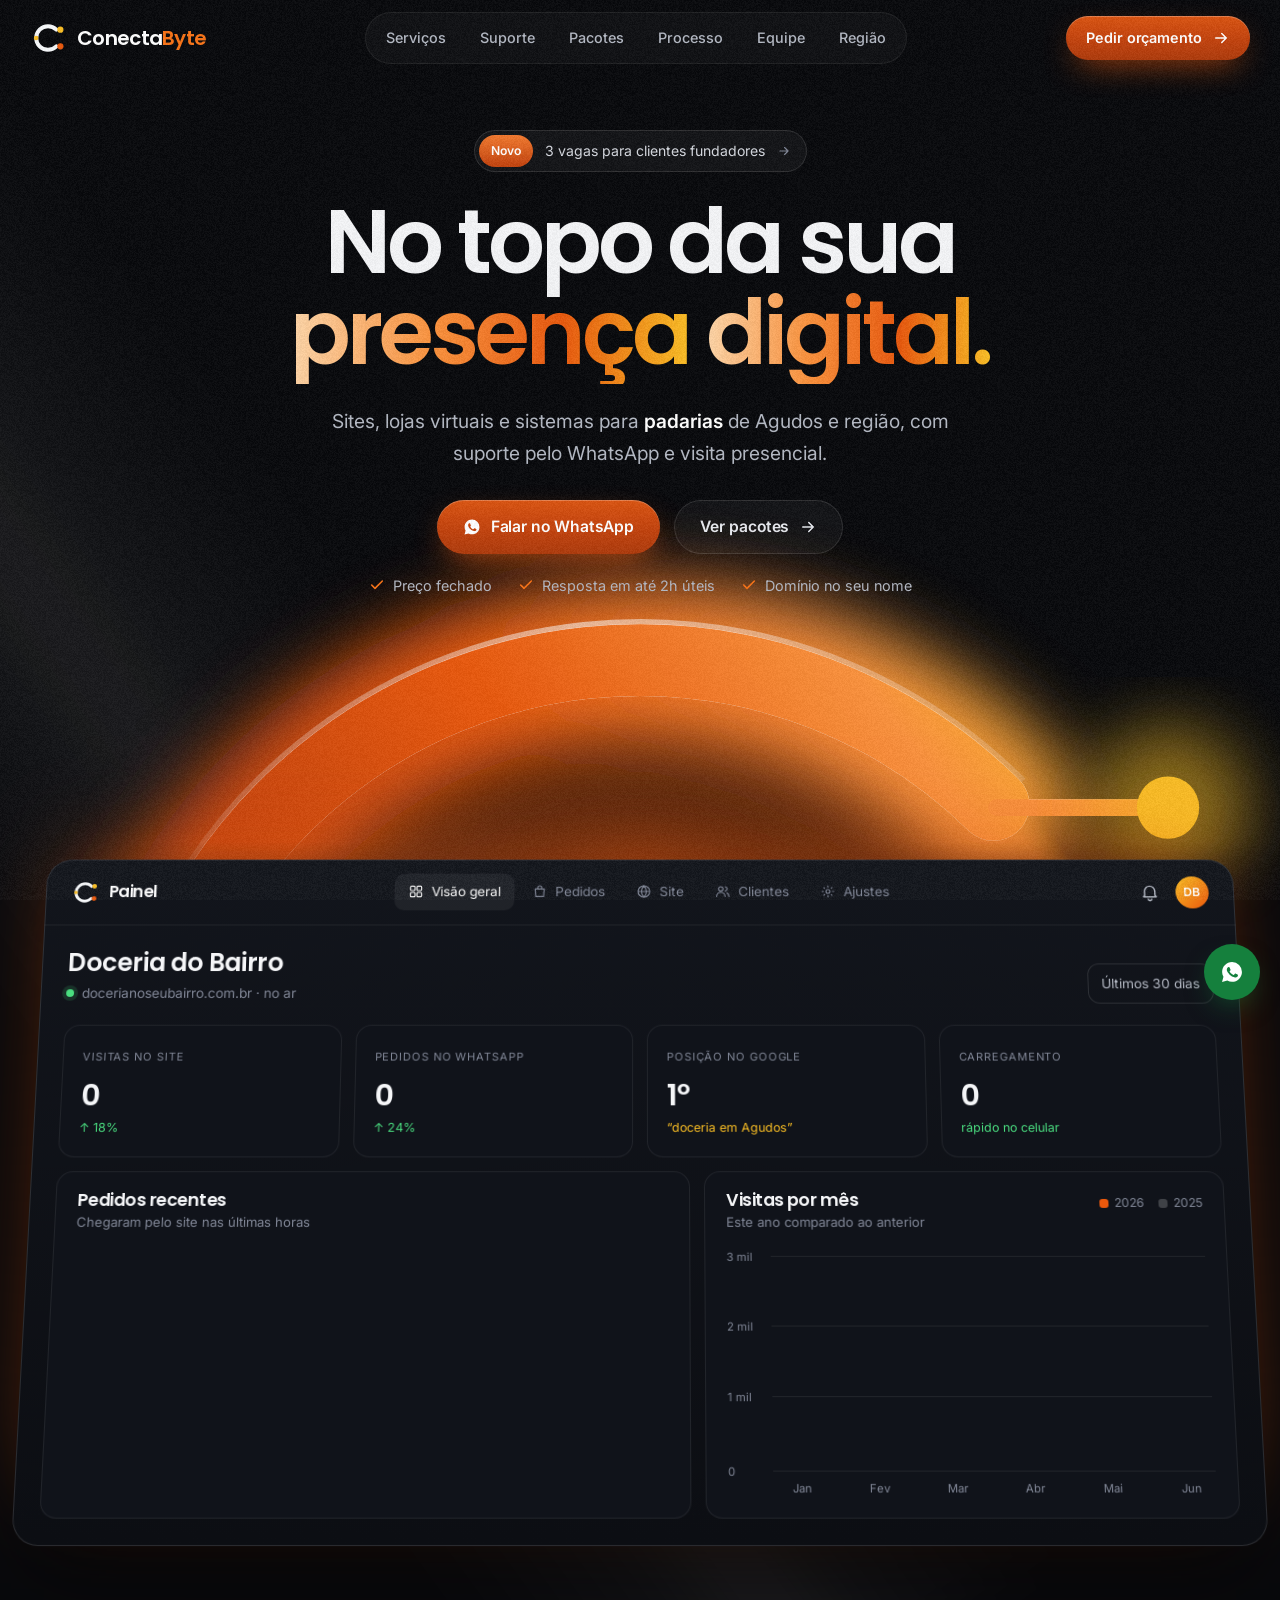
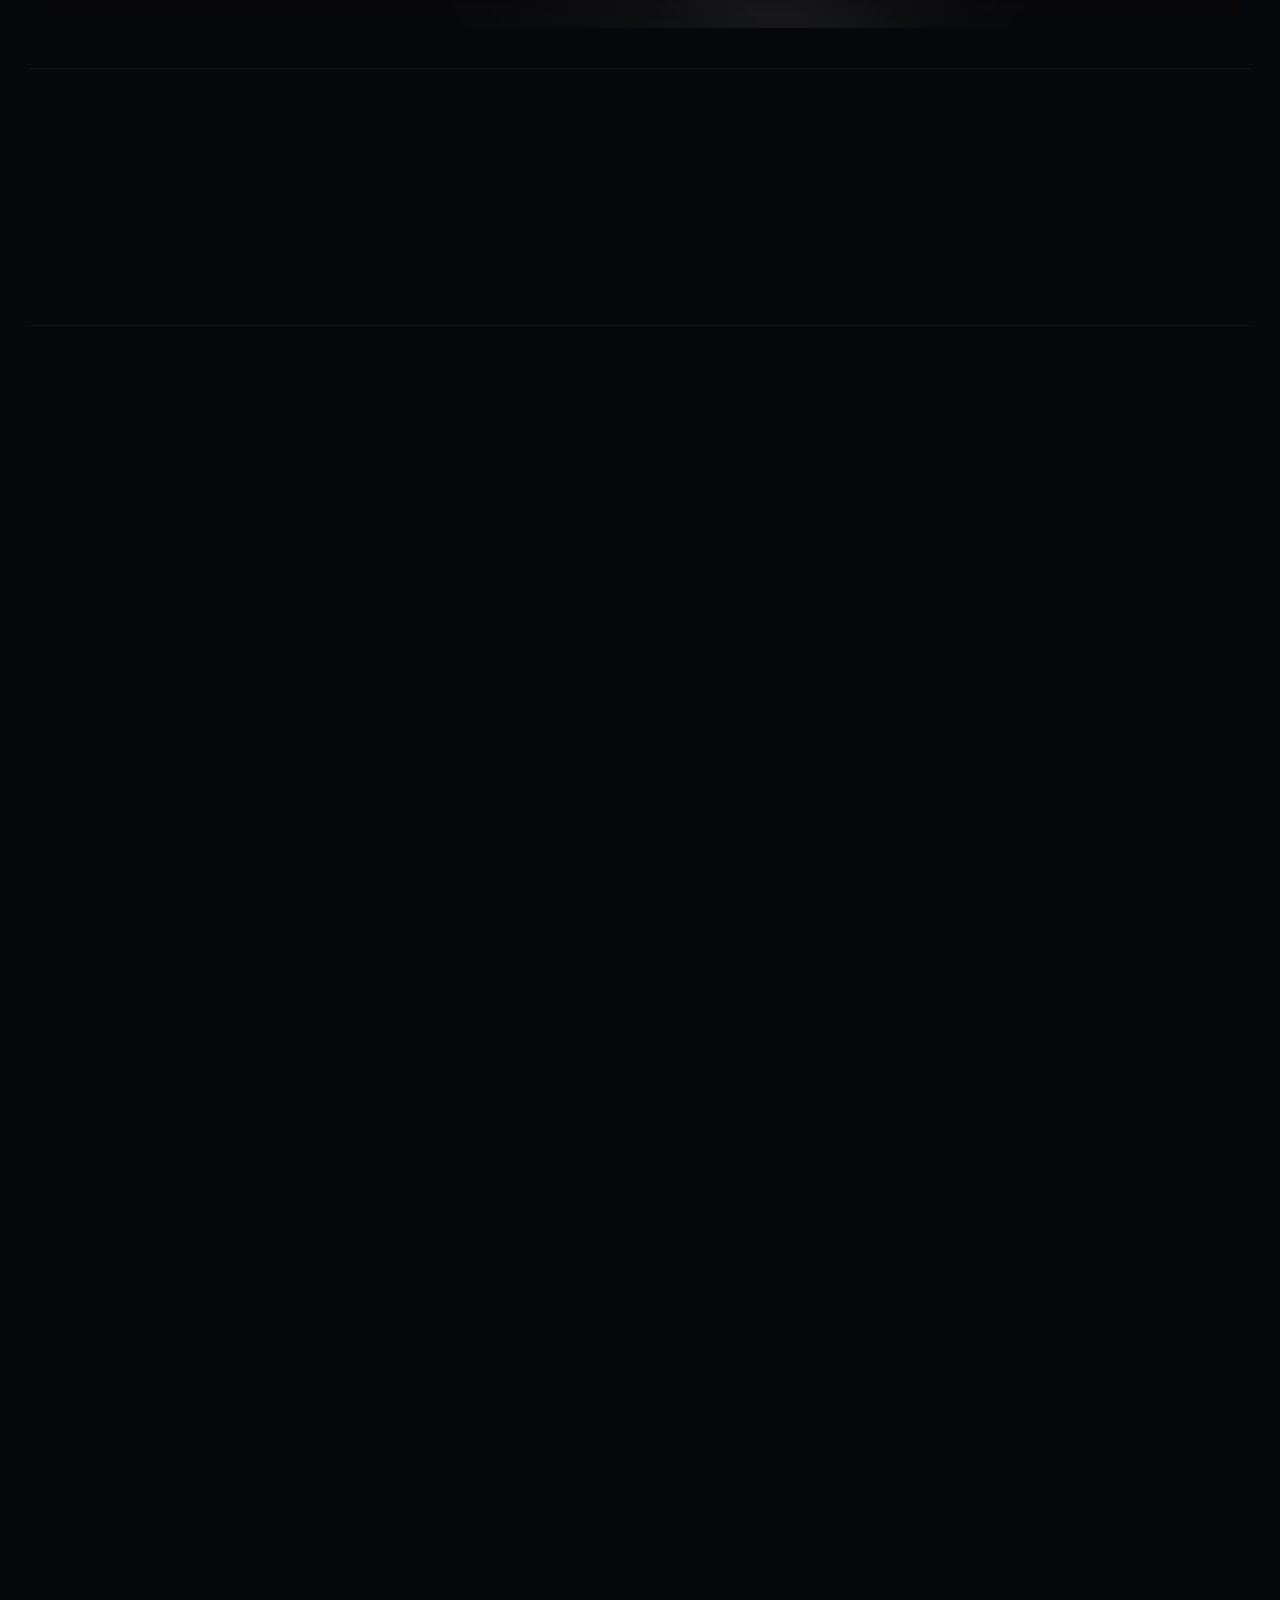
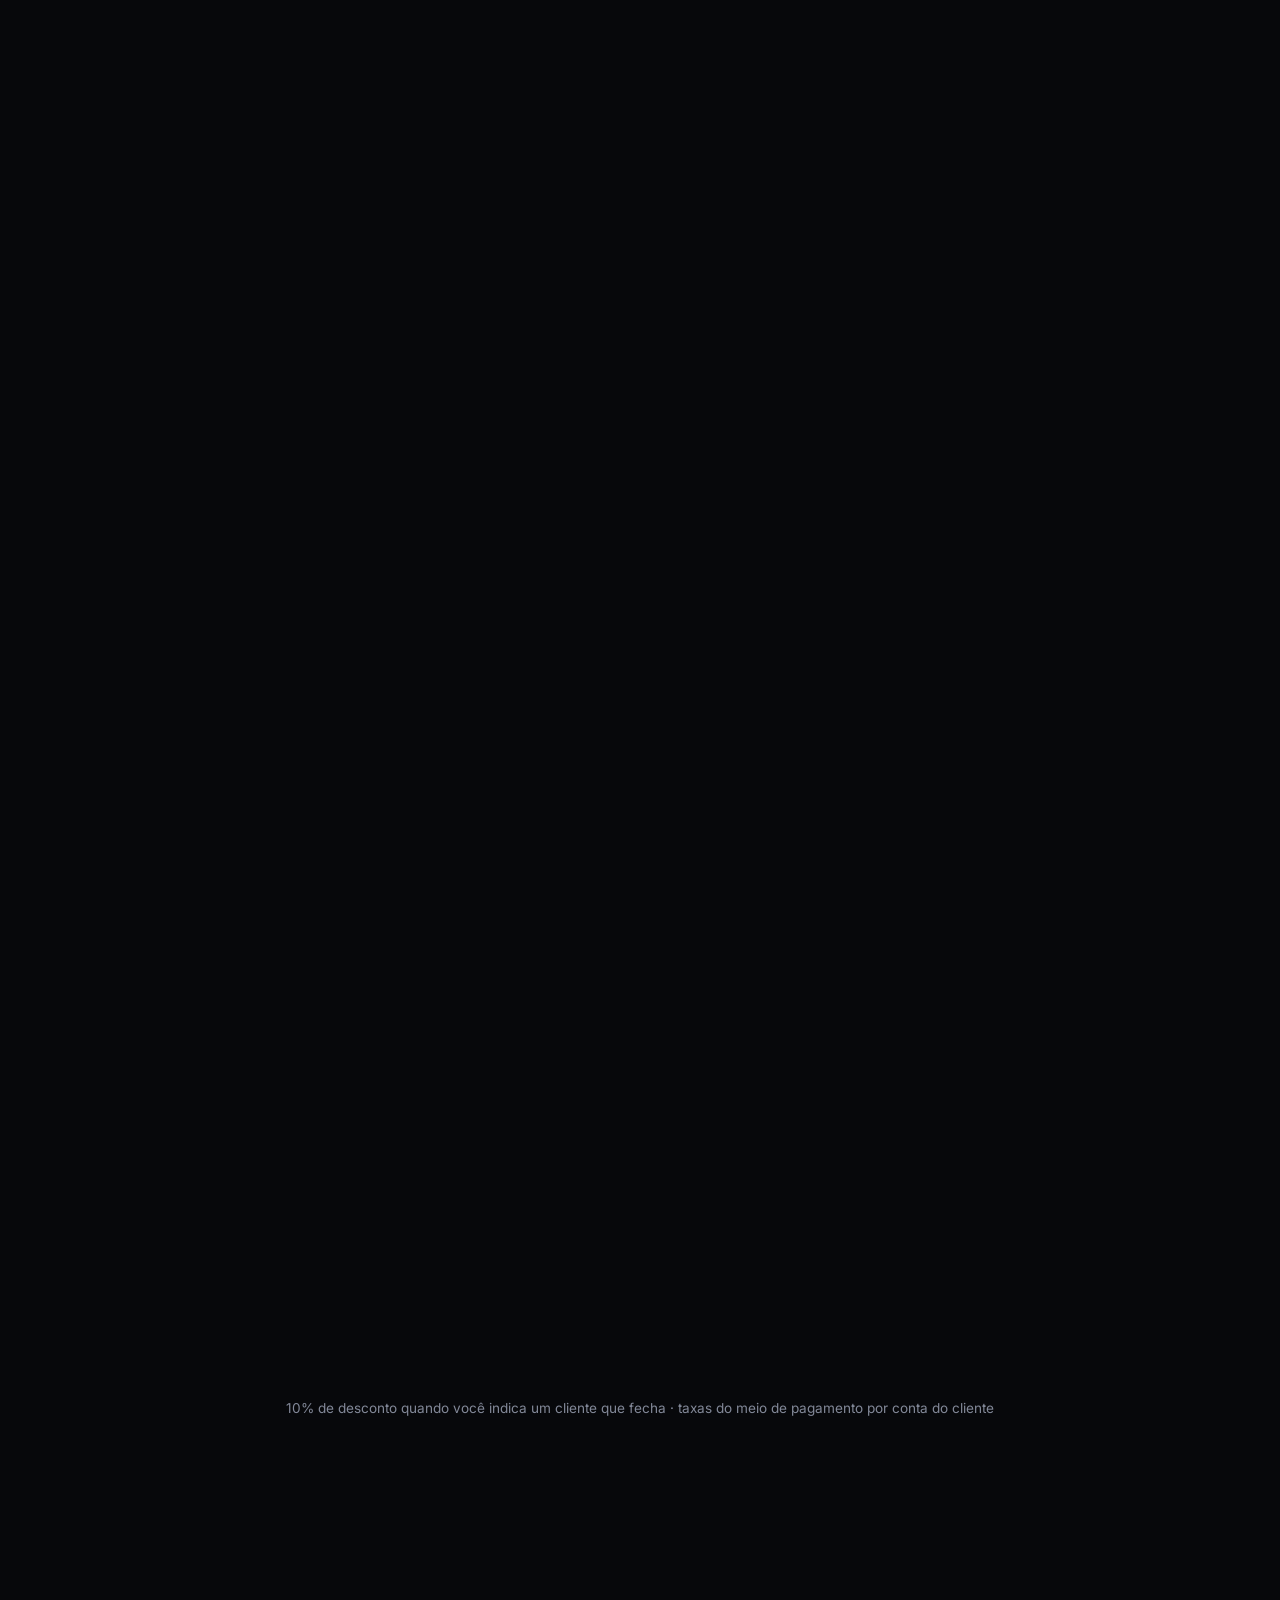
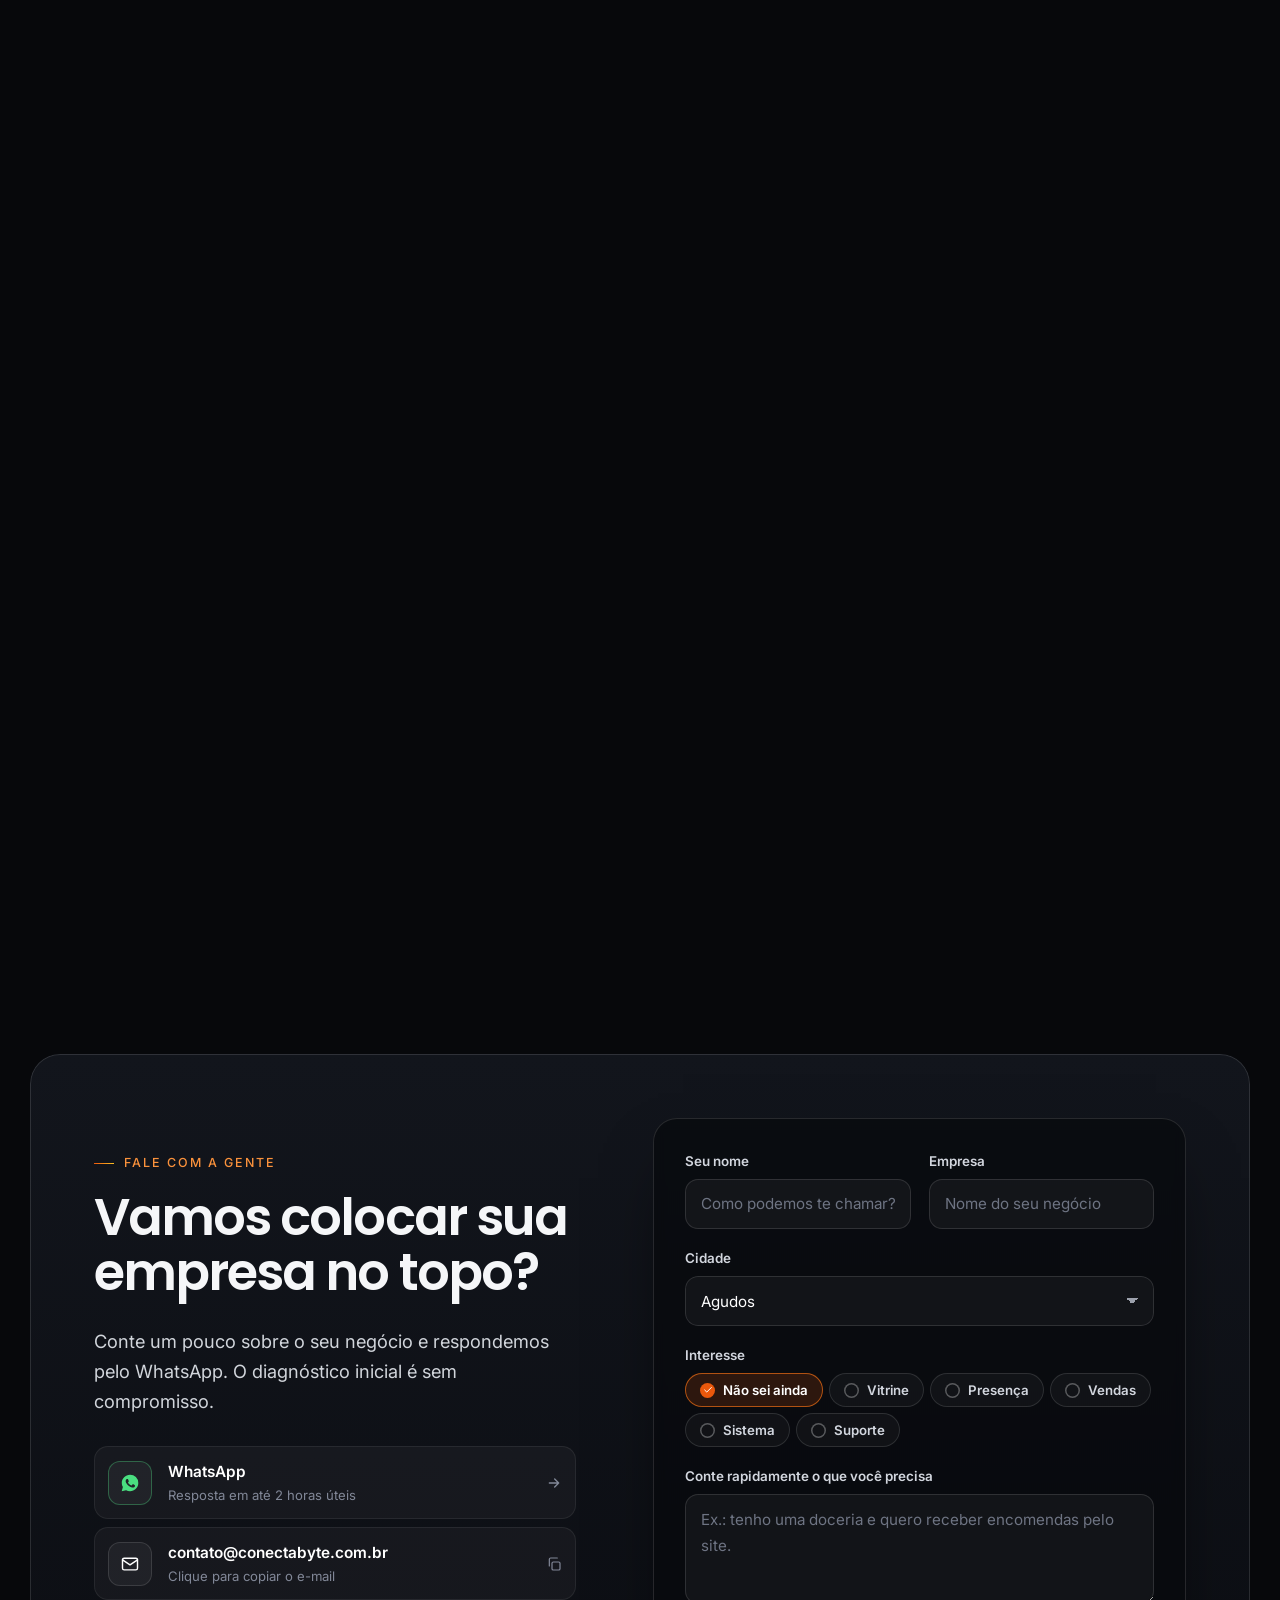
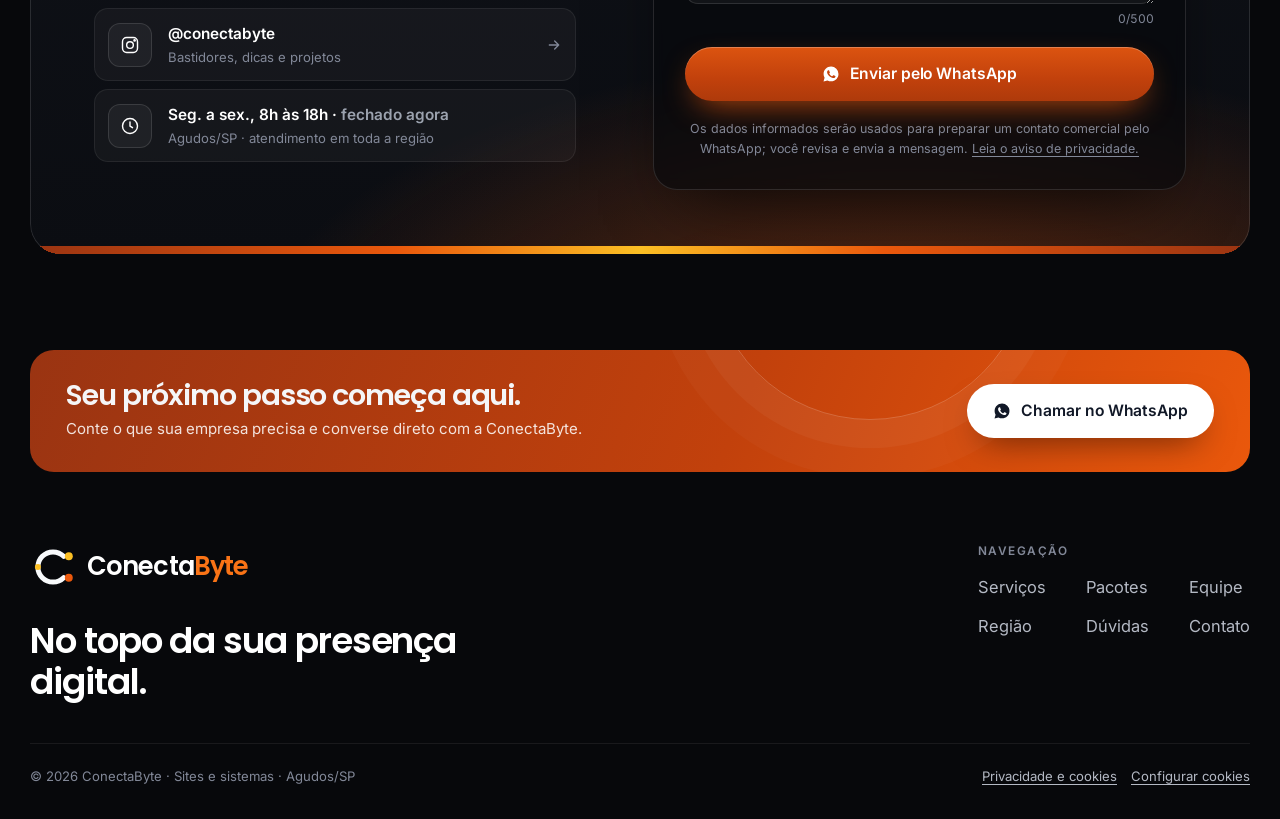
==== commit fa97da89: "Redesenha o site no tema escuro com animação de abertura Ao abrir, a logo se desenha e o arco do C v" ====
--- a/index.html
+++ b/index.html
@@ -3,600 +3,20 @@
 <head>
 <meta charset="utf-8">
 <meta name="viewport" content="width=device-width, initial-scale=1">
+<meta name="referrer" content="strict-origin-when-cross-origin">
 <title>ConectaByte | Sites e sistemas em Agudos e região</title>
 <meta name="description" content="ConectaByte: sites, lojas virtuais e sistemas sob medida para empresas de Agudos, Bauru, Lençóis Paulista, Pederneiras e Piratininga. Suporte por WhatsApp e visita presencial.">
 <meta property="og:title" content="ConectaByte | No topo da sua presença digital.">
 <meta property="og:description" content="Sites e sistemas para o comércio de Agudos e região, com suporte por WhatsApp e visita presencial.">
 <meta property="og:locale" content="pt_BR">
-<meta name="theme-color" content="#FFFFFF">
+<meta name="theme-color" content="#07080B">
 <link rel="icon" type="image/svg+xml" href="assets/favicon.svg">
 <link rel="preconnect" href="https://fonts.googleapis.com">
 <link rel="preconnect" href="https://fonts.gstatic.com" crossorigin>
 <link href="https://fonts.googleapis.com/css2?family=Inter:wght@400;500;600&family=Poppins:wght@500;600&display=swap" rel="stylesheet">
-<style>
-  /* ============ Tokens ============ */
-  :root {
-    /* Neutros (base do layout) */
-    --bg: #FFFFFF;
-    --soft: #F8FAFC;        /* Gelo */
-    --ink: #111827;         /* Grafite */
-    --ink-2: #374151;
-    --muted: #6B7280;
-    --line: #E5E7EB;
-    --line-2: #D1D5DB;
-    /* Acento único (Laranja Escuro, contraste AA com branco) */
-    --accent: #C2410C;
-    --accent-h: #9A3412;
-    --accent-tint: #FFF7ED;
-    /* Cores do logo, só em detalhes */
-    --orange: #EA580C;
-    --amber: #FBBF24;
-
-    --r-sm: 10px;
-    --r: 14px;
-    --r-lg: 20px;
-    --ease: cubic-bezier(.2, .8, .2, 1);
-    --ease-io: cubic-bezier(.7, 0, .2, 1);
-    --max: 1140px;
-    --header: 68px;
-  }
-
-  *, *::before, *::after { box-sizing: border-box; }
-  html { scroll-behavior: smooth; scroll-padding-top: calc(var(--header) + 12px); }
-  body {
-    margin: 0; background: linear-gradient(135deg, #FFFFFF 0%, #FFFCF8 52%, #FFF7ED 100%); color: var(--ink);
-    font: 400 16.5px/1.65 Inter, system-ui, -apple-system, "Segoe UI", sans-serif;
-    -webkit-font-smoothing: antialiased; text-rendering: optimizeLegibility;
-  }
-  h1, h2, h3 { font-family: Poppins, Inter, sans-serif; font-weight: 600; line-height: 1.1; letter-spacing: -.025em; margin: 0 0 .5em; }
-  h1 { font-size: clamp(2.5rem, 6vw, 4.3rem); letter-spacing: -.035em; }
-  h2 { font-size: clamp(1.8rem, 3.6vw, 2.6rem); }
-  h3 { font-size: 1.08rem; letter-spacing: -.01em; }
-  p { margin: 0 0 1em; }
-  a { color: inherit; }
-  svg { display: block; }
-  ::selection { background: var(--accent); color: #fff; }
-
-  .wrap { width: 100%; max-width: var(--max); margin: 0 auto; padding: 0 24px; }
-  section { padding: 112px 0; }
-  .soft { background: var(--soft); }
-  .label {
-    display: inline-flex; align-items: center; gap: 8px; margin-bottom: 18px;
-    font: 500 .78rem/1 Inter, sans-serif; letter-spacing: .14em; text-transform: uppercase; color: var(--muted);
-  }
-  .label::before { content: ""; width: 18px; height: 1.5px; background: var(--accent); }
-  .lead { font-size: 1.12rem; color: var(--muted); max-width: 600px; }
-  .head { max-width: 680px; margin-bottom: 56px; }
-  .head.center { margin-inline: auto; text-align: center; }
-  .head.center .lead { margin-inline: auto; }
-  .head.center .label::after { content: ""; width: 18px; height: 1.5px; background: var(--accent); }
-  .accent { color: var(--accent); }
-
-  /* ============ Botões ============ */
-  .btn {
-    --mx: 0px; --my: 0px;
-    position: relative; isolation: isolate; overflow: hidden;
-    display: inline-flex; align-items: center; justify-content: center; gap: 10px;
-    height: 50px; padding: 0 22px; border-radius: 12px; border: 1px solid transparent;
-    font: 600 .95rem/1 Inter, sans-serif; letter-spacing: -.005em; text-decoration: none; white-space: nowrap;
-    cursor: pointer; user-select: none; -webkit-tap-highlight-color: transparent;
-    translate: var(--mx) var(--my);
-    transition: background-color .25s var(--ease), color .25s var(--ease), border-color .25s var(--ease),
-                box-shadow .25s var(--ease), transform .2s var(--ease), translate .35s var(--ease);
-  }
-  .btn svg { width: 18px; height: 18px; flex: none; }
-  .btn:active { transform: scale(.965); }
-  .btn:focus-visible { outline: 2px solid var(--accent); outline-offset: 3px; }
-  .btn .arrow { transition: transform .3s var(--ease); }
-  .btn:hover .arrow { transform: translateX(4px); }
-
-  /* Primário: preenchido, sombra em camadas e brilho que atravessa no hover */
-  .btn-primary {
-    background: var(--accent); color: #fff;
-    box-shadow: inset 0 1px 0 rgba(255,255,255,.18), 0 1px 2px rgba(17,24,39,.18), 0 6px 16px -8px rgba(194,65,12,.55);
-  }
-  .btn-primary::after {
-    content: ""; position: absolute; inset: 0; z-index: -1;
-    background: linear-gradient(105deg, transparent 35%, rgba(255,255,255,.28) 50%, transparent 65%);
-    transform: translateX(-120%); transition: transform .7s var(--ease);
-  }
-  .btn-primary:hover { background: var(--accent-h); box-shadow: inset 0 1px 0 rgba(255,255,255,.18), 0 2px 4px rgba(17,24,39,.18), 0 12px 24px -10px rgba(194,65,12,.6); }
-  .btn-primary:hover::after { transform: translateX(120%); }
-
-  /* Escuro */
-  .btn-dark { background: var(--ink); color: #fff; box-shadow: inset 0 1px 0 rgba(255,255,255,.1), 0 6px 16px -8px rgba(17,24,39,.5); }
-  .btn-dark:hover { background: #000; }
-
-  /* Contorno: preenchimento que “varre” da esquerda para a direita */
-  .btn-outline { background: var(--bg); color: var(--ink); border-color: var(--line-2); }
-  .btn-outline::before {
-    content: ""; position: absolute; inset: 0; z-index: -1; background: var(--ink);
-    transform: scaleX(0); transform-origin: right; transition: transform .45s var(--ease-io);
-  }
-  .btn-outline:hover { color: #fff; border-color: var(--ink); }
-  .btn-outline:hover::before { transform: scaleX(1); transform-origin: left; }
-  .on-dark .btn-outline { background: transparent; color: #fff; border-color: rgba(255,255,255,.25); }
-  .on-dark .btn-outline::before { background: #fff; }
-  .on-dark .btn-outline:hover { color: var(--ink); border-color: #fff; }
-
-  /* WhatsApp */
-  .btn-wa { background: var(--accent); color: #fff; box-shadow: inset 0 1px 0 rgba(255,255,255,.18), 0 6px 16px -8px rgba(194,65,12,.45); }
-  .btn-wa:hover { background: var(--accent-h); }
-
-  /* Link com sublinhado animado */
-  .link {
-    position: relative; display: inline-flex; align-items: center; gap: 6px;
-    font-weight: 600; color: var(--ink); text-decoration: none; padding: 2px 0;
-  }
-  .link::after {
-    content: ""; position: absolute; left: 0; right: 0; bottom: -1px; height: 1.5px; background: currentColor;
-    transform: scaleX(.3); transform-origin: left; opacity: .35; transition: transform .35s var(--ease), opacity .35s;
-  }
-  .link:hover::after { transform: scaleX(1); opacity: 1; }
-  .link svg { width: 16px; height: 16px; transition: transform .3s var(--ease); }
-  .link:hover svg { transform: translateX(3px); }
-
-  .btn-sm { height: 40px; padding: 0 16px; font-size: .88rem; border-radius: 10px; }
-  .btn-block { width: 100%; }
-
-  /* Ripple (criado via JS) */
-  .ripple {
-    position: absolute; border-radius: 50%; pointer-events: none; z-index: -1;
-    background: currentColor; opacity: .22; transform: scale(0); animation: ripple .65s var(--ease) forwards;
-  }
-  @keyframes ripple { to { transform: scale(1); opacity: 0; } }
-
-  /* Estado de carregamento */
-  .btn.loading { pointer-events: none; color: transparent !important; }
-  .btn.loading::before {
-    content: ""; position: absolute; inset: 0; margin: auto; width: 18px; height: 18px; z-index: 1;
-    border: 2px solid rgba(255,255,255,.4); border-top-color: #fff; border-radius: 50%;
-    animation: spin .7s linear infinite; transform: none; background: none;
-  }
-  @keyframes spin { to { rotate: 360deg; } }
-
-  /* ============ Barra de progresso e cabeçalho ============ */
-  .progress { position: fixed; top: 0; left: 0; height: 2px; width: 100%; z-index: 100; background: var(--accent); transform-origin: left; transform: scaleX(0); }
-
-  header.top {
-    position: fixed; inset: 0 0 auto; z-index: 50; height: var(--header);
-    background: rgba(255,255,255,0); border-bottom: 1px solid transparent;
-    transition: background-color .3s, border-color .3s, transform .4s var(--ease), backdrop-filter .3s;
-  }
-  header.top.scrolled { background: rgba(255,255,255,.82); backdrop-filter: saturate(180%) blur(14px); border-color: var(--line); }
-  header.top.hide { transform: translateY(-100%); }
-  .nav { height: 100%; display: flex; align-items: center; justify-content: space-between; gap: 24px; }
-
-  .logo { display: inline-flex; align-items: center; gap: 10px; text-decoration: none; color: var(--ink); }
-  .logo svg { width: 34px; height: 34px; transition: transform .6s var(--ease); }
-  .logo:hover svg { transform: rotate(-12deg); }
-  .logo span { font: 600 1.2rem/1 Poppins, sans-serif; letter-spacing: -.03em; }
-  .logo b { font-weight: 600; color: var(--orange); }
-  .on-dark .logo { color: #fff; }
-
-  .menu { position: relative; display: flex; gap: 4px; list-style: none; margin: 0; padding: 4px; }
-  .menu a {
-    position: relative; z-index: 1; display: block; padding: 8px 14px; border-radius: 8px;
-    font-size: .92rem; font-weight: 500; color: var(--muted); text-decoration: none; transition: color .2s;
-  }
-  .menu a:hover, .menu a.active { color: var(--ink); }
-  .menu-pill {
-    position: absolute; top: 4px; left: 0; height: calc(100% - 8px); border-radius: 8px; background: var(--soft);
-    box-shadow: inset 0 0 0 1px var(--line); opacity: 0; pointer-events: none;
-    transition: transform .35s var(--ease), width .35s var(--ease), opacity .2s;
-  }
-  .menu-toggle { display: none; width: 44px; height: 44px; border: 1px solid var(--line); background: var(--bg); border-radius: 10px; cursor: pointer; place-items: center; color: var(--ink); }
-  .menu-toggle span, .menu-toggle span::before, .menu-toggle span::after { display: block; width: 18px; height: 1.5px; background: currentColor; border-radius: 2px; transition: transform .3s var(--ease), background-color .2s; position: relative; }
-  .menu-toggle span::before, .menu-toggle span::after { content: ""; position: absolute; left: 0; }
-  .menu-toggle span::before { top: -6px; }
-  .menu-toggle span::after { top: 6px; }
-  .nav.open .menu-toggle span { background: transparent; }
-  .nav.open .menu-toggle span::before { transform: translateY(6px) rotate(45deg); }
-  .nav.open .menu-toggle span::after { transform: translateY(-6px) rotate(-45deg); }
-
-  /* ============ Hero ============ */
-  .hero { position: relative; padding: calc(var(--header) + 72px) 0 104px; overflow: hidden; }
-  .hero::before {
-    content: ""; position: absolute; inset: 0; pointer-events: none;
-    background-image: radial-gradient(var(--line-2) 1px, transparent 1px); background-size: 22px 22px;
-    -webkit-mask-image: radial-gradient(ellipse 60% 70% at 75% 35%, #000 10%, transparent 70%);
-            mask-image: radial-gradient(ellipse 60% 70% at 75% 35%, #000 10%, transparent 70%);
-  }
-  .hero-grid { position: relative; display: grid; grid-template-columns: 1.1fr .9fr; gap: 64px; align-items: center; }
-  .pill-badge {
-    display: inline-flex; align-items: center; gap: 10px; margin-bottom: 28px; padding: 6px 14px 6px 6px;
-    border: 1px solid var(--line); border-radius: 999px; font-size: .85rem; color: var(--ink-2); background: var(--bg); text-decoration: none;
-    transition: border-color .2s, box-shadow .2s;
-  }
-  .pill-badge:hover { border-color: var(--line-2); box-shadow: 0 4px 14px -8px rgba(17,24,39,.25); }
-  .pill-badge b { font-weight: 600; font-size: .75rem; background: var(--accent-tint); color: var(--accent); padding: 4px 9px; border-radius: 999px; }
-  .pill-badge svg { width: 14px; height: 14px; color: var(--muted); transition: transform .3s var(--ease); }
-  .pill-badge:hover svg { transform: translateX(3px); }
-
-  .hl { position: relative; white-space: nowrap; color: var(--accent); }
-  .hl svg { position: absolute; left: -2%; bottom: -.18em; width: 104%; height: .32em; overflow: visible; }
-  .hl path { fill: none; stroke: var(--amber); stroke-width: 6; stroke-linecap: round; stroke-dasharray: 320; stroke-dashoffset: 320; animation: draw 1.1s .5s var(--ease) forwards; }
-  @keyframes draw { to { stroke-dashoffset: 0; } }
-
-  .rotator-line { font-size: 1.15rem; color: var(--muted); margin: 26px 0 36px; max-width: 540px; }
-  .rotator { display: inline-grid; vertical-align: bottom; overflow: hidden; height: 1.65em; color: var(--ink); font-weight: 600; }
-  .rotator span { grid-area: 1 / 1; }
-  .hero-ctas { display: flex; flex-wrap: wrap; gap: 12px; margin-bottom: 40px; }
-  .trust { display: flex; flex-wrap: wrap; gap: 10px 26px; list-style: none; padding: 0; margin: 0; font-size: .9rem; color: var(--muted); }
-  .trust li { display: flex; align-items: center; gap: 8px; }
-  .trust svg { width: 16px; height: 16px; color: var(--accent); }
-
-  /* Mockup com inclinação 3D */
-  .mock { position: relative; perspective: 1200px; }
-  .browser {
-    background: var(--bg); border: 1px solid var(--line); border-radius: 16px; overflow: hidden;
-    box-shadow: 0 1px 2px rgba(17,24,39,.06), 0 24px 48px -24px rgba(17,24,39,.25);
-    transform: rotateX(var(--rx, 0deg)) rotateY(var(--ry, 0deg)); transition: transform .5s var(--ease); transform-style: preserve-3d;
-  }
-  .browser-bar { display: flex; align-items: center; gap: 6px; padding: 12px 14px; border-bottom: 1px solid var(--line); }
-  .browser-bar i { width: 9px; height: 9px; border-radius: 50%; background: var(--line); }
-  .browser-bar .url { margin-left: 10px; flex: 1; background: var(--soft); border-radius: 6px; padding: 4px 10px; font-size: .72rem; color: var(--muted); }
-  .site { padding: 22px; }
-  .site-nav { display: flex; justify-content: space-between; align-items: center; margin-bottom: 18px; }
-  .site-nav strong { font: 600 .92rem Poppins, sans-serif; }
-  .site-nav span { display: flex; gap: 8px; }
-  .site-nav span i { width: 30px; height: 5px; border-radius: 3px; background: var(--line); }
-  .site-hero { background: var(--soft); border: 1px solid var(--line); border-radius: 12px; padding: 20px; margin-bottom: 14px; }
-  .site-hero b { display: block; font: 600 1.1rem/1.25 Poppins, sans-serif; margin-bottom: 6px; }
-  .site-hero small { display: block; color: var(--muted); font-size: .78rem; margin-bottom: 14px; }
-  .site-hero em { display: inline-block; font-style: normal; background: var(--ink); color: #fff; font-size: .72rem; font-weight: 600; padding: 7px 12px; border-radius: 8px; }
-  .site-prods { display: grid; grid-template-columns: repeat(3, 1fr); gap: 10px; }
-  .site-prods div { border: 1px solid var(--line); border-radius: 10px; padding: 8px; font-size: .72rem; color: var(--ink-2); }
-  .site-prods div::before { content: ""; display: block; height: 50px; border-radius: 6px; margin-bottom: 6px; background: #F3F4F6; }
-  .site-prods div:first-child::before { background: var(--accent-tint); }
-  .site-prods b { display: block; color: var(--ink); font-weight: 600; }
-  .float {
-    position: absolute; display: flex; gap: 10px; align-items: center; padding: 10px 14px 10px 10px;
-    background: var(--bg); border: 1px solid var(--line); border-radius: 14px; font-size: .82rem;
-    box-shadow: 0 12px 30px -14px rgba(17,24,39,.3); animation: bob 6s ease-in-out infinite;
-  }
-  .float small { display: block; color: var(--muted); font-size: .72rem; }
-  .float .av { width: 32px; height: 32px; border-radius: 9px; display: grid; place-items: center; flex: none; }
-  .float-a { right: -22px; top: 54px; }
-  .float-a .av { background: var(--accent-tint); color: var(--accent); font-weight: 700; }
-  .float-b { left: -30px; bottom: -24px; animation-delay: -3s; }
-  .float-b .av { background: #DCFCE7; color: #15803D; }
-  @keyframes bob { 50% { transform: translateY(-8px); } }
-
-  /* ============ Números ============ */
-  .stats { border-block: 1px solid var(--line); }
-  .stats .wrap { display: grid; grid-template-columns: repeat(3, 1fr); }
-  .stat { padding: 44px 32px; border-left: 1px solid var(--line); }
-  .stat:first-child { border-left: 0; padding-left: 0; }
-  .stat strong { display: block; font: 600 clamp(2.2rem, 4vw, 3rem)/1 Poppins, sans-serif; letter-spacing: -.04em; margin-bottom: 10px; font-variant-numeric: tabular-nums; }
-  .stat p { margin: 0; color: var(--muted); font-size: .95rem; max-width: 260px; }
-  .stat small { display: block; margin-top: 8px; font-size: .72rem; color: #9CA3AF; letter-spacing: .04em; text-transform: uppercase; }
-
-  /* ============ Grade com linhas finas (serviços / diferenciais) ============ */
-  .grid-lines { display: grid; gap: 1px; background: var(--line); border: 1px solid var(--line); border-radius: var(--r-lg); overflow: hidden; }
-  .grid-lines > * { background: var(--bg); }
-  .services { grid-template-columns: repeat(3, 1fr); }
-  .service { position: relative; padding: 36px 32px 40px; overflow: hidden; }
-  .service::before {
-    content: ""; position: absolute; inset: 0; pointer-events: none; opacity: 0; transition: opacity .4s;
-    background: radial-gradient(360px circle at var(--x, 50%) var(--y, 50%), rgba(194,65,12,.07), transparent 60%);
-  }
-  .service:hover::before { opacity: 1; }
-  .service .ico {
-    width: 44px; height: 44px; border-radius: 12px; display: grid; place-items: center; margin-bottom: 26px;
-    border: 1px solid var(--line); color: var(--ink); transition: color .3s, border-color .3s, background-color .3s, transform .4s var(--ease);
-  }
-  .service:hover .ico { color: var(--accent); border-color: #FED7AA; background: var(--accent-tint); transform: translateY(-3px); }
-  .service .ico svg { width: 22px; height: 22px; }
-  .service p { margin: 0; color: var(--muted); font-size: .95rem; }
-  .service .num { position: absolute; top: 34px; right: 30px; font-size: .75rem; color: #9CA3AF; font-variant-numeric: tabular-nums; }
-
-  /* ============ Suporte ============ */
-  .support-grid { display: grid; grid-template-columns: 1fr 1fr; gap: 20px; }
-  .support-card { background: var(--bg); border: 1px solid var(--line); border-radius: var(--r-lg); padding: 40px; transition: box-shadow .35s var(--ease), transform .35s var(--ease); }
-  .support-card:hover { transform: translateY(-4px); box-shadow: 0 24px 40px -28px rgba(17,24,39,.35); }
-  .support-card .kicker { display: flex; align-items: center; gap: 10px; margin-bottom: 22px; font-size: .82rem; color: var(--muted); }
-  .support-card .kicker i { width: 8px; height: 8px; border-radius: 50%; background: #16A34A; box-shadow: 0 0 0 4px #DCFCE7; }
-  .support-card.pres .kicker i { background: var(--accent); box-shadow: 0 0 0 4px var(--accent-tint); }
-  .support-card h3 { font-size: 1.45rem; margin-bottom: 10px; }
-  .support-card > p { color: var(--muted); }
-  .checks { list-style: none; padding: 0; margin: 24px 0 0; display: grid; gap: 12px; }
-  .checks li { display: flex; gap: 12px; align-items: flex-start; font-size: .95rem; color: var(--ink-2); }
-  .checks svg { width: 18px; height: 18px; flex: none; margin-top: 3px; color: var(--accent); }
-
-  /* ============ Diferenciais ============ */
-  .diffs { grid-template-columns: repeat(4, 1fr); }
-  .diff { padding: 30px 26px; transition: background-color .3s; }
-  .diff:hover { background: var(--soft); }
-  .diff .n { display: block; margin-bottom: 18px; font-size: .78rem; color: var(--accent); font-weight: 600; font-variant-numeric: tabular-nums; }
-  .diff h3 { font-size: 1rem; margin-bottom: 6px; }
-  .diff p { margin: 0; color: var(--muted); font-size: .9rem; }
-
-  /* ============ Pacotes ============ */
-  .finder {
-    display: grid; grid-template-columns: auto 1fr auto; gap: 20px 28px; align-items: center;
-    padding: 22px 24px; margin-bottom: 28px; border: 1px solid var(--line); border-radius: var(--r-lg); background: var(--bg);
-  }
-  .finder > strong { font: 600 .95rem Poppins, sans-serif; white-space: nowrap; }
-  .chips { display: flex; flex-wrap: wrap; gap: 8px; }
-  .chip {
-    position: relative; display: inline-flex; align-items: center; gap: 7px; height: 36px; padding: 0 14px;
-    border: 1px solid var(--line-2); border-radius: 999px; background: var(--bg); color: var(--ink-2);
-    font: 500 .86rem Inter, sans-serif; cursor: pointer; user-select: none;
-    transition: background-color .2s, color .2s, border-color .2s, transform .15s var(--ease);
-  }
-  .chip:hover { border-color: var(--ink); }
-  .chip:active { transform: scale(.96); }
-  .chip input { position: absolute; opacity: 0; pointer-events: none; }
-  .chip .tick { width: 14px; height: 14px; border-radius: 50%; border: 1.5px solid var(--line-2); display: grid; place-items: center; transition: all .2s; }
-  .chip .tick svg { width: 10px; height: 10px; color: #fff; opacity: 0; transform: scale(.4); transition: all .2s var(--ease); }
-  .chip:has(input:checked) { background: var(--ink); border-color: var(--ink); color: #fff; }
-  .chip:has(input:checked) .tick { border-color: #fff; background: var(--accent); }
-  .chip:has(input:checked) .tick svg { opacity: 1; transform: none; }
-  .chip:has(input:focus-visible) { outline: 2px solid var(--accent); outline-offset: 2px; }
-  .finder-out { font-size: .9rem; color: var(--muted); min-width: 190px; text-align: right; }
-  .finder-out b { color: var(--accent); }
-
-  .plans-bar { display: flex; justify-content: space-between; align-items: center; gap: 16px; flex-wrap: wrap; margin-bottom: 20px; }
-  .plans-bar p { margin: 0; font-size: .9rem; color: var(--muted); }
-  .seg { position: relative; display: inline-grid; grid-auto-flow: column; grid-auto-columns: 1fr; padding: 4px; border-radius: 12px; background: var(--soft); border: 1px solid var(--line); }
-  .seg button { position: relative; z-index: 1; border: 0; background: none; height: 36px; padding: 0 16px; font: 600 .86rem Inter, sans-serif; color: var(--muted); cursor: pointer; border-radius: 9px; transition: color .25s; white-space: nowrap; }
-  .seg button[aria-pressed="true"] { color: var(--ink); }
-  .seg button:focus-visible { outline: 2px solid var(--accent); outline-offset: 1px; }
-  .seg .thumb { position: absolute; top: 4px; bottom: 4px; left: 4px; width: calc(50% - 4px); border-radius: 9px; background: var(--bg); box-shadow: 0 1px 2px rgba(17,24,39,.12), 0 0 0 1px var(--line); transition: transform .35s var(--ease); }
-  .seg.right .thumb { transform: translateX(100%); }
-  .seg .save { font-size: .7rem; color: var(--accent); margin-left: 4px; }
-
-  .plans { display: grid; grid-template-columns: repeat(4, 1fr); gap: 16px; }
-  .plan {
-    position: relative; display: flex; flex-direction: column; padding: 30px 26px 26px;
-    background: var(--bg); border: 1px solid var(--line); border-radius: var(--r-lg);
-    transition: transform .35s var(--ease), box-shadow .35s var(--ease), border-color .3s, outline-color .3s;
-    outline: 2px solid transparent; outline-offset: 4px;
-  }
-  .plan:hover { transform: translateY(-4px); box-shadow: 0 24px 40px -28px rgba(17,24,39,.35); }
-  .plan.pop { background: var(--ink); color: #fff; border-color: var(--ink); }
-  .plan.is-rec { outline-color: var(--accent); }
-  .plan .tags { position: absolute; top: -12px; left: 22px; display: flex; gap: 6px; }
-  .tag { font: 600 .68rem/1 Inter, sans-serif; letter-spacing: .06em; text-transform: uppercase; padding: 6px 10px; border-radius: 999px; background: var(--bg); border: 1px solid var(--line); color: var(--ink-2); }
-  .tag.rec { display: none; background: var(--accent); border-color: var(--accent); color: #fff; }
-  .plan.is-rec .tag.rec { display: inline-block; animation: pop .4s var(--ease); }
-  @keyframes pop { from { transform: scale(.6); opacity: 0; } }
-  .plan h3 { font-size: .9rem; letter-spacing: .08em; text-transform: uppercase; margin-bottom: 6px; }
-  .plan .for { font-size: .88rem; color: var(--muted); min-height: 2.9em; margin-bottom: 22px; }
-  .plan.pop .for, .plan.pop .from, .plan.pop .prazo, .plan.pop li { color: #9CA3AF; }
-  .plan .from { font-size: .78rem; color: var(--muted); margin-bottom: 4px; }
-  .price { font: 600 2rem/1 Poppins, sans-serif; letter-spacing: -.035em; margin-bottom: 8px; font-variant-numeric: tabular-nums; }
-  .monthly { font-size: .88rem; font-weight: 600; color: var(--accent); margin-bottom: 22px; font-variant-numeric: tabular-nums; }
-  .plan.pop .monthly { color: var(--amber); }
-  .monthly small { font-weight: 400; color: var(--muted); }
-  .plan ul { list-style: none; padding: 22px 0 0; margin: 0 0 26px; border-top: 1px solid var(--line); display: grid; gap: 10px; font-size: .88rem; flex: 1; }
-  .plan.pop ul { border-color: rgba(255,255,255,.12); }
-  .plan li { display: flex; gap: 10px; color: var(--ink-2); }
-  .plan li svg { width: 16px; height: 16px; flex: none; margin-top: 3px; color: var(--accent); }
-  .plan.pop li svg { color: var(--amber); }
-  .plan.pop li { color: #D1D5DB; }
-  .prazo { font-size: .78rem; color: var(--muted); margin: 12px 0 0; text-align: center; }
-
-  .extras { margin-top: 40px; display: grid; grid-template-columns: repeat(4, 1fr); gap: 1px; background: var(--line); border: 1px solid var(--line); border-radius: var(--r-lg); overflow: hidden; }
-  .extra { background: var(--bg); padding: 22px 24px; }
-  .extra b { display: block; font: 600 .92rem Poppins, sans-serif; }
-  .extra .v { display: block; margin: 4px 0 8px; font: 600 1.05rem Poppins, sans-serif; color: var(--accent); font-variant-numeric: tabular-nums; }
-  .extra p { margin: 0; font-size: .84rem; color: var(--muted); }
-  .terms { margin: 22px 0 0; text-align: center; font-size: .84rem; color: var(--muted); }
-
-  /* ============ Clientes fundadores ============ */
-  .pilot { display: grid; grid-template-columns: 1.5fr 1fr; gap: 40px; align-items: center; padding: 48px; border: 1px solid var(--line); border-radius: var(--r-lg); background: var(--bg); position: relative; overflow: hidden; }
-  .pilot::after { content: ""; position: absolute; right: -80px; top: -80px; width: 260px; height: 260px; border-radius: 50%; border: 1px solid var(--line); box-shadow: 0 0 0 40px var(--soft), 0 0 0 41px var(--line); pointer-events: none; }
-  .pilot h2 { font-size: clamp(1.6rem, 3vw, 2.1rem); }
-  .pilot p { color: var(--muted); margin: 0; }
-  .pilot-side { position: relative; z-index: 1; }
-  .seats { display: flex; gap: 6px; margin-bottom: 10px; }
-  .seats i { flex: 1; height: 6px; border-radius: 3px; background: var(--accent); }
-  .seats-label { font-size: .82rem; color: var(--muted); margin-bottom: 20px; }
-
-  /* ============ Como funciona ============ */
-  .steps { position: relative; display: grid; grid-template-columns: repeat(6, 1fr); gap: 20px; list-style: none; padding: 0; margin: 0; }
-  .steps::before, .steps::after { content: ""; position: absolute; top: 19px; left: 20px; right: 20px; height: 1px; background: var(--line); }
-  .steps::after { background: var(--accent); right: auto; width: calc((100% - 40px) * var(--fill, 0)); transition: width .8s var(--ease); }
-  .step { position: relative; z-index: 1; }
-  .step .dot {
-    width: 40px; height: 40px; border-radius: 50%; display: grid; place-items: center; margin-bottom: 20px;
-    background: var(--bg); border: 1px solid var(--line-2); font: 600 .85rem Poppins, sans-serif; color: var(--muted);
-    transition: background-color .4s, border-color .4s, color .4s, transform .4s var(--ease);
-  }
-  .step.on .dot { background: var(--ink); border-color: var(--ink); color: #fff; transform: scale(1.05); }
-  .step h3 { font-size: .98rem; margin-bottom: 6px; }
-  .step p { font-size: .87rem; color: var(--muted); margin: 0; }
-
-  /* ============ Equipe ============ */
-  .team-grid { display: grid; grid-template-columns: 1fr 1fr; gap: 20px; }
-  .member { display: flex; gap: 24px; padding: 32px; border: 1px solid var(--line); border-radius: var(--r-lg); background: var(--bg); transition: box-shadow .35s var(--ease), transform .35s var(--ease); }
-  .member:hover { transform: translateY(-4px); box-shadow: 0 24px 40px -28px rgba(17,24,39,.35); }
-  .avatar { position: relative; width: 72px; height: 72px; flex: none; border-radius: 18px; display: grid; place-items: center; background: var(--soft); border: 1px solid var(--line); font: 600 1.35rem Poppins, sans-serif; color: var(--ink); }
-  .avatar::after { content: ""; position: absolute; right: -4px; bottom: -4px; width: 14px; height: 14px; border-radius: 50%; background: var(--amber); border: 3px solid var(--bg); }
-  .member:nth-child(2) .avatar::after { background: var(--orange); }
-  .member h3 { font-size: 1.1rem; margin-bottom: 4px; }
-  .role { font-size: .85rem; color: var(--accent); font-weight: 600; margin-bottom: 12px; }
-  .member p { color: var(--muted); font-size: .94rem; }
-  .skills { display: flex; flex-wrap: wrap; gap: 6px; }
-  .skills span { font-size: .76rem; padding: 4px 10px; border-radius: 999px; border: 1px solid var(--line); color: var(--ink-2); }
-
-  /* ============ Região ============ */
-  .region-grid { display: grid; grid-template-columns: 1fr 1.05fr; gap: 56px; align-items: center; }
-  .cities { list-style: none; padding: 0; margin: 0; display: grid; gap: 10px; }
-  .city {
-    display: flex; gap: 14px; align-items: flex-start; padding: 16px 18px; border-radius: var(--r);
-    border: 1px solid var(--line); background: var(--bg); cursor: default; transition: border-color .25s, box-shadow .25s, transform .25s var(--ease);
-  }
-  .city:hover, .city.hot { border-color: var(--ink); transform: translateX(4px); }
-  .city .dot { width: 10px; height: 10px; border-radius: 50%; flex: none; margin-top: 8px; }
-  .city b { font: 600 .98rem Poppins, sans-serif; }
-  .city small { display: block; color: var(--muted); font-size: .86rem; }
-  .map { border: 1px solid var(--line); border-radius: var(--r-lg); background: var(--soft); padding: 12px; }
-  .map svg { width: 100%; height: auto; }
-  .map .node { transition: transform .35s var(--ease); transform-box: fill-box; transform-origin: center; }
-  .map .node.hot { transform: scale(1.5); }
-  .map .route { transition: stroke .3s, stroke-width .3s; }
-  .map .route.hot { stroke: var(--accent); stroke-width: 2; stroke-dasharray: none; }
-  .map .pulse { transform-box: fill-box; transform-origin: center; animation: pulse 2.4s var(--ease) infinite; }
-  @keyframes pulse { from { transform: scale(.6); opacity: .6; } to { transform: scale(2.4); opacity: 0; } }
-
-  /* ============ FAQ ============ */
-  .faq { max-width: 780px; margin: 0 auto; border-top: 1px solid var(--line); }
-  .faq details { border-bottom: 1px solid var(--line); }
-  .faq summary {
-    list-style: none; cursor: pointer; display: flex; justify-content: space-between; align-items: center; gap: 20px;
-    padding: 24px 0; font: 500 1.05rem Poppins, sans-serif; letter-spacing: -.01em; transition: color .2s;
-  }
-  .faq summary::-webkit-details-marker { display: none; }
-  .faq summary:hover { color: var(--accent); }
-  .faq summary:focus-visible { outline: 2px solid var(--accent); outline-offset: 4px; border-radius: 4px; }
-  .faq .plus { position: relative; width: 28px; height: 28px; flex: none; border-radius: 50%; border: 1px solid var(--line-2); transition: background-color .3s, border-color .3s, transform .4s var(--ease); }
-  .faq .plus::before, .faq .plus::after { content: ""; position: absolute; inset: 0; margin: auto; width: 10px; height: 1.5px; background: var(--ink); transition: background-color .3s; }
-  .faq .plus::after { transform: rotate(90deg); }
-  .faq details[open] .plus { background: var(--ink); border-color: var(--ink); transform: rotate(45deg); }
-  .faq details[open] .plus::before, .faq details[open] .plus::after { background: #fff; }
-  .faq-a { overflow: hidden; }
-  .faq-a p { color: var(--muted); padding: 0 48px 24px 0; margin: 0; }
-
-  /* ============ Contato ============ */
-  .contact { background: var(--ink); color: #fff; }
-  .contact .label { color: #9CA3AF; }
-  .contact .lead { color: #9CA3AF; }
-  .contact-grid { display: grid; grid-template-columns: .95fr 1.05fr; gap: 64px; align-items: start; }
-  .channels { list-style: none; padding: 0; margin: 36px 0 0; display: grid; gap: 4px; }
-  .channel {
-    display: flex; align-items: center; gap: 16px; padding: 14px; margin: 0 -14px; border-radius: 12px;
-    color: #fff; text-decoration: none; background: none; border: 0; width: calc(100% + 28px); text-align: left; font: inherit; cursor: pointer;
-    transition: background-color .2s;
-  }
-  .channel:hover { background: rgba(255,255,255,.06); }
-  .channel:focus-visible { outline: 2px solid var(--amber); }
-  .channel .ic { width: 42px; height: 42px; border-radius: 11px; display: grid; place-items: center; border: 1px solid rgba(255,255,255,.14); flex: none; }
-  .channel .ic svg { width: 20px; height: 20px; }
-  .channel b { display: block; font-weight: 600; font-size: .96rem; }
-  .channel small { display: block; color: #9CA3AF; font-size: .82rem; }
-  .channel .go { margin-left: auto; width: 16px; height: 16px; color: #6B7280; transition: transform .3s var(--ease), color .2s; }
-  .channel:hover .go { transform: translateX(4px); color: #fff; }
-
-  .form { background: var(--bg); color: var(--ink); border-radius: var(--r-lg); padding: 34px; display: grid; grid-template-columns: 1fr 1fr; gap: 18px; box-shadow: 0 30px 60px -30px rgba(0,0,0,.6); }
-  .field { display: grid; gap: 7px; }
-  .field.full { grid-column: 1 / -1; }
-  .field label, .field .lbl { font-size: .84rem; font-weight: 600; color: var(--ink-2); }
-  .input {
-    width: 100%; height: 48px; padding: 0 14px; border-radius: 11px; border: 1px solid var(--line-2); background: var(--bg);
-    font: inherit; font-size: .95rem; color: var(--ink); transition: border-color .2s, box-shadow .2s;
-  }
-  textarea.input { height: auto; min-height: 110px; padding: 12px 14px; resize: vertical; }
-  .input:hover { border-color: #9CA3AF; }
-  .input:focus { outline: none; border-color: var(--ink); box-shadow: 0 0 0 4px rgba(17,24,39,.08); }
-  .field.invalid .input { border-color: #DC2626; box-shadow: 0 0 0 4px rgba(220,38,38,.1); }
-  .field .err { display: none; font-size: .78rem; color: #DC2626; }
-  .field.invalid .err { display: block; }
-  .field.invalid { animation: shake .35s; }
-  @keyframes shake { 25% { transform: translateX(-4px); } 75% { transform: translateX(4px); } }
-  .counter { justify-self: end; font-size: .75rem; color: var(--muted); font-variant-numeric: tabular-nums; margin-top: -2px; }
-  .form .chips { gap: 6px; }
-  .form .chip { height: 34px; font-size: .83rem; }
-  .form-note { grid-column: 1 / -1; margin: 0; font-size: .78rem; color: var(--muted); text-align: center; }
-
-  footer { background: linear-gradient(125deg, #111827 0%, #211F1D 58%, #382117 100%); color: #9CA3AF; padding: 0 0 36px; font-size: .88rem; }
-  .footer-cta { background: linear-gradient(110deg, var(--accent-h), var(--accent)); color: #fff; }
-  .footer-cta .wrap { display: flex; justify-content: space-between; align-items: center; gap: 28px; padding-block: 30px; }
-  .footer-cta h2 { margin: 0 0 6px; font-size: 1.35rem; }
-  .footer-cta p { margin: 0; color: rgba(255,255,255,.82); font-size: .92rem; }
-  .footer-cta .btn-outline { flex: none; }
-  .foot { display: flex; flex-wrap: wrap; justify-content: space-between; align-items: center; gap: 24px; padding: 40px 0 28px; border-top: 1px solid rgba(255,255,255,.08); }
-  .foot .slogan { margin: 10px 0 0; color: #D1D5DB; font-family: Poppins, sans-serif; }
-  .foot nav { display: flex; flex-wrap: wrap; gap: 4px 22px; }
-  .foot nav a { color: #9CA3AF; text-decoration: none; transition: color .2s; }
-  .foot nav a:hover { color: #fff; }
-  .legal { display: flex; flex-wrap: wrap; justify-content: space-between; gap: 12px; font-size: .8rem; color: #6B7280; }
-
-  /* ============ WhatsApp flutuante e toast ============ */
-  .wa-float {
-    position: fixed; right: 20px; bottom: 20px; z-index: 60; display: flex; align-items: center; gap: 0;
-    height: 56px; padding: 0 16px; border-radius: 999px; background: var(--accent); color: #fff; text-decoration: none;
-    box-shadow: 0 12px 28px -10px rgba(194,65,12,.55); font-weight: 600; font-size: .9rem;
-    transform: translateY(120px); transition: transform .5s var(--ease), gap .35s var(--ease), background-color .2s;
-  }
-  .wa-float.show { transform: none; }
-  .wa-float svg { width: 24px; height: 24px; flex: none; }
-  .wa-float span { max-width: 0; overflow: hidden; white-space: nowrap; transition: max-width .4s var(--ease); }
-  .wa-float:hover { gap: 10px; background: var(--accent-h); }
-  .wa-float:hover span { max-width: 160px; }
-  .wa-float:focus-visible { outline: 2px solid var(--ink); outline-offset: 3px; }
-
-  .toast {
-    position: fixed; left: 50%; bottom: 28px; z-index: 120; display: flex; align-items: center; gap: 10px;
-    padding: 12px 18px; border-radius: 12px; background: var(--ink); color: #fff; font-size: .9rem;
-    box-shadow: 0 16px 40px -12px rgba(17,24,39,.5);
-    transform: translate(-50%, 140%); opacity: 0; transition: transform .45s var(--ease), opacity .3s;
-  }
-  .toast.show { transform: translate(-50%, 0); opacity: 1; }
-  .toast svg { width: 18px; height: 18px; color: #4ADE80; }
-
-  /* ============ Revelação ao rolar ============ */
-  .reveal { opacity: 0; transform: translateY(20px); transition: opacity .8s var(--ease), transform .8s var(--ease); transition-delay: var(--d, 0s); }
-  .reveal.in { opacity: 1; transform: none; }
-
-  @media (prefers-reduced-motion: reduce) {
-    html { scroll-behavior: auto; }
-    *, *::before, *::after { animation-duration: .01ms !important; animation-iteration-count: 1 !important; transition-duration: .01ms !important; }
-    .reveal { opacity: 1; transform: none; }
-  }
-
-  /* ============ Responsivo ============ */
-  @media (max-width: 1080px) {
-    .plans, .extras { grid-template-columns: repeat(2, 1fr); }
-    .diffs { grid-template-columns: repeat(2, 1fr); }
-    .steps { grid-template-columns: repeat(3, 1fr); row-gap: 36px; }
-    .steps::before, .steps::after { display: none; }
-    .finder { grid-template-columns: 1fr; }
-    .finder-out { text-align: left; }
-  }
-  @media (max-width: 880px) {
-    section { padding: 84px 0; }
-    .menu, .nav > .btn { display: none; }
-    .menu-toggle { display: grid; }
-    .nav.open .menu {
-      display: flex; flex-direction: column; position: absolute; top: var(--header); left: 0; right: 0;
-      background: var(--bg); border-bottom: 1px solid var(--line); padding: 8px 16px 18px; gap: 0;
-      animation: drop .3s var(--ease);
-    }
-    .nav.open .menu a { padding: 14px 8px; font-size: 1rem; color: var(--ink); border-bottom: 1px solid var(--line); border-radius: 0; }
-    .menu-pill { display: none; }
-    header.top.menu-open { background: var(--bg); border-color: var(--line); }
-    .hero-grid, .support-grid, .team-grid, .region-grid, .contact-grid, .pilot { grid-template-columns: 1fr; }
-    .hero-grid { gap: 56px; }
-    .mock { margin: 0 18px; }
-    .services { grid-template-columns: 1fr 1fr; }
-    .stats .wrap { grid-template-columns: 1fr; }
-    .stat { border-left: 0; border-top: 1px solid var(--line); padding: 28px 0; }
-    .stat:first-child { border-top: 0; }
-    .pilot { padding: 36px 28px; }
-  }
-  @keyframes drop { from { opacity: 0; transform: translateY(-8px); } }
-  @media (max-width: 600px) {
-    body { font-size: 16px; }
-    .wrap { padding: 0 16px; }
-    .services, .diffs, .plans, .extras { grid-template-columns: 1fr; }
-    .steps { grid-template-columns: 1fr 1fr; }
-    .form { grid-template-columns: 1fr; padding: 24px 20px; }
-    .member { flex-direction: column; padding: 26px; }
-    .support-card { padding: 30px 24px; }
-    .hero-ctas .btn { flex: 1 1 100%; }
-    .hl { white-space: normal; }
-    .float-a { right: -8px; top: -20px; }
-    .float-b { left: -8px; }
-    .faq-a p { padding-right: 0; }
-    .plans-bar { flex-direction: column; align-items: stretch; }
-    .footer-cta .wrap { align-items: flex-start; flex-direction: column; gap: 18px; }
-    .legal { padding-right: 64px; }
-    .wa-float { right: 14px; bottom: 14px; }
-  }
-</style>
+<link rel="stylesheet" href="assets/site.css">
+<script src="assets/boot.js"></script>
+<script src="assets/site.js" defer></script>
 </head>
 <body>
 
@@ -610,22 +30,37 @@
       <circle cx="54" cy="46.85" r="5.5" fill="#EA580C"/>
       <circle cx="11" cy="32" r="4.2" fill="#FBBF24"/>
     </symbol>
-    <symbol id="i-wa" viewBox="0 0 24 24"><path fill="currentColor" d="M12.04 2C6.58 2 2.13 6.45 2.13 11.91c0 1.75.46 3.45 1.32 4.95L2.05 22l5.25-1.38a9.9 9.9 0 0 0 4.74 1.21h.01c5.46 0 9.91-4.45 9.91-9.91A9.86 9.86 0 0 0 12.04 2Zm5.8 14.06c-.24.68-1.42 1.3-1.950 1.35-.5.05-.97.23-3.28-.68-2.78-1.1-4.54-3.95-4.68-4.13-.13-.18-1.12-1.49-1.12-2.84 0-1.35.71-2.02.96-2.290.25-.28.55-.35.73-.35l.52.01c.17 0 .39-.06.61.47.24.56.79 1.92.86 2.06.07.14.11.3.02.48-.09.18-.14.3-.27.46-.14.16-.29.36-.41.48-.14.14-.28.28-.12.56.16.27.71 1.17 1.52 1.9 1.05.93 1.93 1.22 2.2 1.36.28.14.44.11.6-.07.16-.18.69-.8.88-1.08.18-.27.37-.23.62-.14.25.09 1.6.76 1.87.9.28.13.46.2.53.32.07.11.07.66-.17 1.33Z"/></symbol>
-    <symbol id="i-check" viewBox="0 0 24 24"><path fill="none" stroke="currentColor" stroke-width="2" stroke-linecap="round" stroke-linejoin="round" d="M20 6 9 17l-5-5"/></symbol>
+    <symbol id="i-wa" viewBox="0 0 24 24"><path fill="currentColor" d="M12.04 2C6.58 2 2.13 6.45 2.13 11.91c0 1.75.46 3.45 1.32 4.95L2.05 22l5.25-1.38a9.9 9.9 0 0 0 4.74 1.21h.01c5.46 0 9.91-4.45 9.91-9.91A9.86 9.86 0 0 0 12.04 2Zm5.8 14.06c-.24.68-1.42 1.3-1.95 1.35-.5.05-.97.23-3.28-.68-2.78-1.1-4.54-3.95-4.68-4.13-.13-.18-1.12-1.49-1.12-2.84 0-1.35.71-2.02.96-2.29.25-.28.55-.35.73-.35l.52.01c.17 0 .39-.06.61.47.24.56.79 1.92.86 2.06.07.14.11.3.02.48-.09.18-.14.3-.27.46-.14.16-.29.36-.41.48-.14.14-.28.28-.12.56.16.27.71 1.17 1.52 1.9 1.05.93 1.93 1.22 2.2 1.36.28.14.44.11.6-.07.16-.18.69-.8.88-1.08.18-.27.37-.23.62-.14.25.09 1.6.76 1.87.9.28.13.46.2.53.32.07.11.07.66-.17 1.33Z"/></symbol>
+    <symbol id="i-check" viewBox="0 0 24 24"><path fill="none" stroke="currentColor" stroke-width="2.4" stroke-linecap="round" stroke-linejoin="round" d="M20 6 9 17l-5-5"/></symbol>
     <symbol id="i-arrow" viewBox="0 0 24 24"><path fill="none" stroke="currentColor" stroke-width="2" stroke-linecap="round" stroke-linejoin="round" d="M5 12h14M13 6l6 6-6 6"/></symbol>
-    <symbol id="i-site" viewBox="0 0 24 24"><g fill="none" stroke="currentColor" stroke-width="1.6" stroke-linecap="round" stroke-linejoin="round"><rect x="3" y="4" width="18" height="16" rx="2"/><path d="M3 9h18M7 13h6M7 16h4"/></g></symbol>
-    <symbol id="i-cart" viewBox="0 0 24 24"><g fill="none" stroke="currentColor" stroke-width="1.6" stroke-linecap="round" stroke-linejoin="round"><circle cx="9" cy="20" r="1.4"/><circle cx="18" cy="20" r="1.4"/><path d="M2 3h3l2.7 12.3a2 2 0 0 0 2 1.7h7.6a2 2 0 0 0 2-1.6L21 8H6"/></g></symbol>
-    <symbol id="i-sys" viewBox="0 0 24 24"><g fill="none" stroke="currentColor" stroke-width="1.6" stroke-linecap="round" stroke-linejoin="round"><rect x="3" y="3" width="7" height="9" rx="1.5"/><rect x="14" y="3" width="7" height="5" rx="1.5"/><rect x="14" y="12" width="7" height="9" rx="1.5"/><rect x="3" y="16" width="7" height="5" rx="1.5"/></g></symbol>
-    <symbol id="i-pin" viewBox="0 0 24 24"><g fill="none" stroke="currentColor" stroke-width="1.6" stroke-linecap="round" stroke-linejoin="round"><path d="M12 21s-7-6.1-7-11.5a7 7 0 0 1 14 0C19 14.9 12 21 12 21Z"/><circle cx="12" cy="9.5" r="2.5"/></g></symbol>
-    <symbol id="i-chat" viewBox="0 0 24 24"><g fill="none" stroke="currentColor" stroke-width="1.6" stroke-linecap="round" stroke-linejoin="round"><path d="M21 12a8 8 0 0 1-11.6 7.1L4 20l1-4.6A8 8 0 1 1 21 12Z"/></g></symbol>
-    <symbol id="i-tool" viewBox="0 0 24 24"><g fill="none" stroke="currentColor" stroke-width="1.6" stroke-linecap="round" stroke-linejoin="round"><path d="M14.7 6.3a4 4 0 0 0 5 5L21 13l-8 8-3-3 8-8M14.7 6.3 13 4.6a4 4 0 0 0-5.6 5.6l1.7 1.7"/><path d="m3 21 6-6"/></g></symbol>
-    <symbol id="i-mail" viewBox="0 0 24 24"><g fill="none" stroke="currentColor" stroke-width="1.6" stroke-linecap="round" stroke-linejoin="round"><rect x="3" y="5" width="18" height="14" rx="2"/><path d="m3 7 9 6 9-6"/></g></symbol>
-    <symbol id="i-ig" viewBox="0 0 24 24"><g fill="none" stroke="currentColor" stroke-width="1.6"><rect x="3" y="3" width="18" height="18" rx="5"/><circle cx="12" cy="12" r="4"/><circle cx="17.5" cy="6.5" r=".8" fill="currentColor"/></g></symbol>
-    <symbol id="i-clock" viewBox="0 0 24 24"><g fill="none" stroke="currentColor" stroke-width="1.6" stroke-linecap="round"><circle cx="12" cy="12" r="9"/><path d="M12 7v5l3 2"/></g></symbol>
+    <symbol id="i-site" viewBox="0 0 24 24"><g fill="none" stroke="currentColor" stroke-width="1.7" stroke-linecap="round" stroke-linejoin="round"><rect x="3" y="4" width="18" height="16" rx="2"/><path d="M3 9h18M7 13h6M7 16h4"/></g></symbol>
+    <symbol id="i-cart" viewBox="0 0 24 24"><g fill="none" stroke="currentColor" stroke-width="1.7" stroke-linecap="round" stroke-linejoin="round"><circle cx="9" cy="20" r="1.4"/><circle cx="18" cy="20" r="1.4"/><path d="M2 3h3l2.7 12.3a2 2 0 0 0 2 1.7h7.6a2 2 0 0 0 2-1.6L21 8H6"/></g></symbol>
+    <symbol id="i-pin" viewBox="0 0 24 24"><g fill="none" stroke="currentColor" stroke-width="1.8" stroke-linecap="round" stroke-linejoin="round"><path d="M12 21s-7-6.1-7-11.5a7 7 0 0 1 14 0C19 14.9 12 21 12 21Z"/><circle cx="12" cy="9.5" r="2.5"/></g></symbol>
+    <symbol id="i-chat" viewBox="0 0 24 24"><path fill="none" stroke="currentColor" stroke-width="1.8" stroke-linecap="round" stroke-linejoin="round" d="M21 12a8 8 0 0 1-11.6 7.1L4 20l1-4.6A8 8 0 1 1 21 12Z"/></symbol>
+    <symbol id="i-mail" viewBox="0 0 24 24"><g fill="none" stroke="currentColor" stroke-width="1.7" stroke-linecap="round" stroke-linejoin="round"><rect x="3" y="5" width="18" height="14" rx="2"/><path d="m3 7 9 6 9-6"/></g></symbol>
+    <symbol id="i-ig" viewBox="0 0 24 24"><g fill="none" stroke="currentColor" stroke-width="1.7"><rect x="3" y="3" width="18" height="18" rx="5"/><circle cx="12" cy="12" r="4"/><circle cx="17.5" cy="6.5" r=".8" fill="currentColor"/></g></symbol>
+    <symbol id="i-clock" viewBox="0 0 24 24"><g fill="none" stroke="currentColor" stroke-width="1.7" stroke-linecap="round"><circle cx="12" cy="12" r="9"/><path d="M12 7v5l3 2"/></g></symbol>
     <symbol id="i-copy" viewBox="0 0 24 24"><g fill="none" stroke="currentColor" stroke-width="1.8" stroke-linecap="round" stroke-linejoin="round"><rect x="9" y="9" width="12" height="12" rx="2"/><path d="M5 15V5a2 2 0 0 1 2-2h10"/></g></symbol>
+    <symbol id="i-bolt" viewBox="0 0 24 24"><path fill="none" stroke="currentColor" stroke-width="1.8" stroke-linecap="round" stroke-linejoin="round" d="M13 2 4 14h7l-1 8 9-12h-7l1-8Z"/></symbol>
+    <symbol id="i-phone" viewBox="0 0 24 24"><g fill="none" stroke="currentColor" stroke-width="1.8" stroke-linecap="round" stroke-linejoin="round"><rect x="6" y="2.5" width="12" height="19" rx="2.5"/><path d="M11 18h2"/></g></symbol>
+    <symbol id="i-search" viewBox="0 0 24 24"><g fill="none" stroke="currentColor" stroke-width="1.8" stroke-linecap="round"><circle cx="11" cy="11" r="6.5"/><path d="m16 16 4.5 4.5"/></g></symbol>
+    <symbol id="i-bell" viewBox="0 0 24 24"><g fill="none" stroke="currentColor" stroke-width="1.7" stroke-linecap="round" stroke-linejoin="round"><path d="M6 16V11a6 6 0 1 1 12 0v5l1.5 2h-15Z"/><path d="M10 20.5a2 2 0 0 0 4 0"/></g></symbol>
+    <symbol id="i-grid" viewBox="0 0 24 24"><g fill="none" stroke="currentColor" stroke-width="1.7"><rect x="3.5" y="3.5" width="7" height="7" rx="1.5"/><rect x="13.5" y="3.5" width="7" height="7" rx="1.5"/><rect x="3.5" y="13.5" width="7" height="7" rx="1.5"/><rect x="13.5" y="13.5" width="7" height="7" rx="1.5"/></g></symbol>
+    <symbol id="i-bag" viewBox="0 0 24 24"><g fill="none" stroke="currentColor" stroke-width="1.7" stroke-linecap="round" stroke-linejoin="round"><path d="M5 8h14l-1 12H6L5 8Z"/><path d="M9 8V6a3 3 0 0 1 6 0v2"/></g></symbol>
+    <symbol id="i-users" viewBox="0 0 24 24"><g fill="none" stroke="currentColor" stroke-width="1.7" stroke-linecap="round"><circle cx="9" cy="8" r="3.5"/><path d="M2.5 20a6.5 6.5 0 0 1 13 0"/><path d="M16 4.6a3.5 3.5 0 0 1 0 6.8M18.5 14.4A6.5 6.5 0 0 1 21.5 20"/></g></symbol>
+    <symbol id="i-gear" viewBox="0 0 24 24"><g fill="none" stroke="currentColor" stroke-width="1.7"><circle cx="12" cy="12" r="3"/><path d="M12 2.5v3M12 18.5v3M2.5 12h3M18.5 12h3M5.3 5.3l2.1 2.1M16.6 16.6l2.1 2.1M5.3 18.7l2.1-2.1M16.6 7.4l2.1-2.1"/></g></symbol>
+    <symbol id="i-globe" viewBox="0 0 24 24"><g fill="none" stroke="currentColor" stroke-width="1.7"><circle cx="12" cy="12" r="9"/><path d="M3 12h18M12 3c2.6 2.6 3.8 5.6 3.8 9S14.6 18.4 12 21c-2.6-2.6-3.8-5.6-3.8-9S9.4 5.6 12 3Z"/></g></symbol>
+    <symbol id="i-shield" viewBox="0 0 24 24"><path fill="none" stroke="currentColor" stroke-width="1.7" stroke-linejoin="round" d="M12 2.8 4.5 5.6v6c0 4.6 3.1 8.2 7.5 9.6 4.4-1.4 7.5-5 7.5-9.6v-6L12 2.8Z"/></symbol>
+    <symbol id="i-unlock" viewBox="0 0 24 24"><g fill="none" stroke="currentColor" stroke-width="1.7" stroke-linecap="round"><rect x="4.5" y="10.5" width="15" height="10.5" rx="2.5"/><path d="M8 10.5V7.5a4 4 0 0 1 7.6-1.7"/></g></symbol>
+    <symbol id="i-doc" viewBox="0 0 24 24"><g fill="none" stroke="currentColor" stroke-width="1.7" stroke-linecap="round" stroke-linejoin="round"><path d="M14 3H7a2 2 0 0 0-2 2v14a2 2 0 0 0 2 2h10a2 2 0 0 0 2-2V8Z"/><path d="M14 3v5h5M9 13h6M9 17h4"/></g></symbol>
+    <symbol id="i-split" viewBox="0 0 24 24"><g fill="none" stroke="currentColor" stroke-width="1.7" stroke-linecap="round"><circle cx="12" cy="12" r="9"/><path d="M12 3v18"/><path d="M12 12h9"/></g></symbol>
+    <symbol id="i-cal" viewBox="0 0 24 24"><g fill="none" stroke="currentColor" stroke-width="1.7" stroke-linecap="round"><rect x="3.5" y="5" width="17" height="15.5" rx="2.5"/><path d="M3.5 10h17M8 3v4M16 3v4"/></g></symbol>
+    <symbol id="i-spark" viewBox="0 0 24 24"><path fill="currentColor" d="M12 0c.6 6.4 5.6 11.4 12 12-6.4.6-11.4 5.6-12 12-.6-6.4-5.6-11.4-12-12C6.4 11.4 11.4 6.4 12 0Z"/></symbol>
   </defs>
 </svg>
 
+<div class="ambient" aria-hidden="true"></div>
+<div class="grain" id="grain" aria-hidden="true"></div>
 <div class="progress" id="progress" aria-hidden="true"></div>
 
 <header class="top" id="header">
@@ -643,59 +78,140 @@
       <li><a href="#regiao">Região</a></li>
       <li class="menu-pill" id="menuPill" aria-hidden="true"></li>
     </ul>
-    <a class="btn btn-dark btn-sm" href="#contato" data-magnetic>Pedir orçamento <svg class="arrow"><use href="#i-arrow"/></svg></a>
+    <a class="btn btn-primary btn-sm" href="#contato" data-magnetic>Pedir orçamento <svg class="arrow" aria-hidden="true"><use href="#i-arrow"/></svg></a>
     <button class="menu-toggle" id="menuToggle" aria-label="Abrir menu" aria-expanded="false" aria-controls="menu"><span></span></button>
   </div>
 </header>
 
 <main id="inicio">
 
-  <!-- HERO -->
+  <!-- HERO: o "C" da logo vira o horizonte -->
   <section class="hero" id="topo">
-    <div class="wrap hero-grid">
-      <div>
-        <a class="pill-badge reveal" href="#fundadores">
-          <b>Novo</b> 3 vagas para clientes fundadores
-          <svg><use href="#i-arrow"/></svg>
+    <div class="hero-tint" aria-hidden="true"></div>
+    <div class="hero-beam" aria-hidden="true"></div>
+    <div class="wrap hero-copy">
+      <a class="pill-badge" href="#fundadores"><b>Novo</b> 3 vagas para clientes fundadores <svg aria-hidden="true"><use href="#i-arrow"/></svg></a>
+      <h1><span class="w">No</span> <span class="w">topo</span> <span class="w">da</span> <span class="w">sua</span><br><span class="w grad">presença</span> <span class="w grad">digital.</span></h1>
+      <p class="rotator-line">
+        Sites, lojas virtuais e sistemas para
+        <span class="rotator" id="rotator" aria-live="polite"><span>lojas</span></span>
+        de Agudos e região, com suporte pelo WhatsApp e visita presencial.
+      </p>
+      <div class="hero-ctas">
+        <a class="btn btn-primary" href="#" data-wa="Olá! Vim pelo site da ConectaByte e quero um orçamento." data-magnetic>
+          <svg aria-hidden="true"><use href="#i-wa"/></svg> Falar no WhatsApp
         </a>
-        <h1 class="reveal" style="--d:.05s">No topo da sua <span class="hl">presença digital.<svg viewBox="0 0 300 12" preserveAspectRatio="none" aria-hidden="true"><path d="M3 9 C 70 2, 180 2, 297 7"/></svg></span></h1>
-        <p class="rotator-line reveal" style="--d:.12s">
-          Sites, lojas virtuais e sistemas para
-          <span class="rotator" id="rotator" aria-live="polite"><span>lojas</span></span>
-          de Agudos e região, com suporte pelo WhatsApp e visita presencial.
-        </p>
-        <div class="hero-ctas reveal" style="--d:.18s">
-          <a class="btn btn-primary" href="#" data-wa="Olá! Vim pelo site da ConectaByte e quero um orçamento." data-magnetic>
-            <svg aria-hidden="true"><use href="#i-wa"/></svg> Falar no WhatsApp
-          </a>
-          <a class="btn btn-outline" href="#pacotes" data-magnetic>Ver pacotes <svg class="arrow" aria-hidden="true"><use href="#i-arrow"/></svg></a>
-        </div>
-        <ul class="trust reveal" style="--d:.24s">
-          <li><svg aria-hidden="true"><use href="#i-check"/></svg>Preço fechado</li>
-          <li><svg aria-hidden="true"><use href="#i-check"/></svg>Resposta em até 2h úteis</li>
-          <li><svg aria-hidden="true"><use href="#i-check"/></svg>Domínio no seu nome</li>
-        </ul>
-      </div>
-
-      <div class="mock reveal" id="mock" style="--d:.2s" aria-hidden="true">
-        <div class="browser">
-          <div class="browser-bar"><i></i><i></i><i></i><span class="url">docerianoseubairro.com.br</span></div>
-          <div class="site">
-            <div class="site-nav"><strong>Doceria do Bairro</strong><span><i></i><i></i><i></i></span></div>
-            <div class="site-hero">
-              <b>Encomende seu bolo pelo site</b>
-              <small>Entrega em Agudos e região · Pague no Pix</small>
-              <em>Pedir pelo WhatsApp</em>
-            </div>
-            <div class="site-prods">
-              <div>Bolo de pote<b>R$ 12,00</b></div>
-              <div>Torta doce<b>R$ 65,00</b></div>
-              <div>Brigadeiro<b>R$ 1,80</b></div>
-            </div>
-          </div>
-        </div>
-        <div class="float float-a"><span class="av">G</span><span><b>1º no Google</b><small>“doceria em Agudos”</small></span></div>
-        <div class="float float-b"><span class="av"><svg width="18" height="18"><use href="#i-wa"/></svg></span><span><b>Novo pedido</b><small>2 bolos de pote · 16h</small></span></div>
+        <a class="btn btn-ghost" href="#pacotes" data-magnetic>Ver pacotes <svg class="arrow" aria-hidden="true"><use href="#i-arrow"/></svg></a>
+      </div>
+      <ul class="trust">
+        <li><svg aria-hidden="true"><use href="#i-check"/></svg>Preço fechado</li>
+        <li><svg aria-hidden="true"><use href="#i-check"/></svg>Resposta em até 2h úteis</li>
+        <li><svg aria-hidden="true"><use href="#i-check"/></svg>Domínio no seu nome</li>
+      </ul>
+    </div>
+
+    <div class="horizon" id="horizon" aria-hidden="true">
+      <div class="hero-glow"></div>
+      <svg class="hero-arc" id="heroArc" viewBox="0 0 64 64">
+        <defs>
+          <linearGradient id="g-fire" gradientUnits="userSpaceOnUse" x1="10" y1="44" x2="52" y2="12">
+            <stop offset="0" stop-color="#7C2D12"/><stop offset=".34" stop-color="#C2410C"/><stop offset=".6" stop-color="#EA580C"/><stop offset=".84" stop-color="#FB923C"/><stop offset="1" stop-color="#FBBF24"/>
+          </linearGradient>
+          <radialGradient id="g-haze" cx="32" cy="32" r="22" gradientUnits="userSpaceOnUse">
+            <stop offset=".5" stop-color="#EA580C" stop-opacity="0"/><stop offset=".82" stop-color="#EA580C" stop-opacity=".22"/><stop offset=".95" stop-color="#FB923C" stop-opacity=".5"/><stop offset="1" stop-color="#FBBF24" stop-opacity="0"/>
+          </radialGradient>
+          <linearGradient id="g-rim" gradientUnits="userSpaceOnUse" x1="9" y1="0" x2="50" y2="0">
+            <stop offset="0" stop-color="#fff" stop-opacity=".04"/><stop offset=".5" stop-color="#fff" stop-opacity=".55"/><stop offset="1" stop-color="#fff" stop-opacity=".12"/>
+          </linearGradient>
+          <filter id="f-glow" x="-30%" y="-30%" width="160%" height="160%"><feGaussianBlur stdDeviation="1.4"/></filter>
+          <filter id="f-tip" x="-200%" y="-200%" width="500%" height="500%"><feGaussianBlur stdDeviation=".9"/></filter>
+        </defs>
+        <circle class="a-haze" cx="32" cy="32" r="22" fill="url(#g-haze)"/>
+        <g class="a-glow" filter="url(#f-glow)">
+          <path class="arc glowband up" d="M11 32 A21 21 0 0 1 46.85 17.15" pathLength="1" stroke="url(#g-fire)"/>
+          <path class="arc glowband dn" d="M11 32 A21 21 0 0 0 46.85 46.85" pathLength="1" stroke="url(#g-fire)"/>
+        </g>
+        <g class="a-white">
+          <path class="arc band up" d="M11 32 A21 21 0 0 1 46.85 17.15" pathLength="1" stroke="#F8FAFC"/>
+          <path class="arc band dn" d="M11 32 A21 21 0 0 0 46.85 46.85" pathLength="1" stroke="#F8FAFC"/>
+          <path class="con" d="M46.85 17.15 H54" pathLength="1" stroke="#F8FAFC"/>
+          <path class="con" d="M46.85 46.85 H54" pathLength="1" stroke="#F8FAFC"/>
+        </g>
+        <g class="a-fire">
+          <path class="arc band up" d="M11 32 A21 21 0 0 1 46.85 17.15" pathLength="1" stroke="url(#g-fire)"/>
+          <path class="arc band dn" d="M11 32 A21 21 0 0 0 46.85 46.85" pathLength="1" stroke="url(#g-fire)"/>
+          <path class="con" d="M46.85 17.15 H54" pathLength="1" stroke="#FB923C"/>
+          <path class="con" d="M46.85 46.85 H54" pathLength="1" stroke="#EA580C"/>
+        </g>
+        <path class="a-rim" d="M9.4 32 A22.6 22.6 0 0 1 47.98 16.02" fill="none" stroke="url(#g-rim)" stroke-width=".22"/>
+        <path class="a-sweep" d="M9.4 32 A22.6 22.6 0 0 1 47.98 16.02" pathLength="1" fill="none" stroke="#fff" stroke-width=".42" stroke-linecap="round"/>
+        <circle class="n-halo" cx="54" cy="17.15" fill="#FBBF24" filter="url(#f-glow)" opacity=".55"/>
+        <circle class="n-ring nr-l" cx="11" cy="32" r="4" fill="none" stroke="#FBBF24" stroke-width=".5"/>
+        <circle class="n-ring nr-t" cx="54" cy="17.15" r="5" fill="none" stroke="#FBBF24" stroke-width=".5"/>
+        <circle class="n-ring nr-b" cx="54" cy="46.85" r="5" fill="none" stroke="#EA580C" stroke-width=".5"/>
+        <circle class="n-top" cx="54" cy="17.15" fill="#FBBF24"/>
+        <circle class="n-bot" cx="54" cy="46.85" fill="#EA580C"/>
+        <circle class="n-left" cx="11" cy="32" fill="#FBBF24"/>
+        <circle class="a-tip tip-up" r="1.5" fill="#FFF7E6" filter="url(#f-tip)"/>
+        <circle class="a-tip tip-dn" r="1.5" fill="#FFF7E6" filter="url(#f-tip)"/>
+      </svg>
+    </div>
+
+    <!-- Painel ilustrativo de um cliente (dados fictícios de exemplo) -->
+    <div class="wrap dash-wrap" aria-hidden="true">
+      <div class="dash trig">
+        <div class="dp-top">
+          <span class="logo"><svg><use href="#logo"/></svg><span>Painel</span></span>
+          <div class="dp-tabs">
+            <span class="on"><svg><use href="#i-grid"/></svg>Visão geral</span>
+            <span><svg><use href="#i-bag"/></svg>Pedidos</span>
+            <span><svg><use href="#i-globe"/></svg>Site</span>
+            <span><svg><use href="#i-users"/></svg>Clientes</span>
+            <span><svg><use href="#i-gear"/></svg>Ajustes</span>
+          </div>
+          <div class="dp-ic"><svg><use href="#i-bell"/></svg><span class="avatar-s">DB</span></div>
+        </div>
+        <div class="dp-body">
+          <div class="dp-head">
+            <div><h3>Doceria do Bairro</h3><small><i class="live"></i> docerianoseubairro.com.br · no ar</small></div>
+            <span class="dp-chip">Últimos 30 dias</span>
+          </div>
+          <div class="dp-stats">
+            <div class="kpi"><small>Visitas no site</small><div class="v" data-count="2418">0</div><span class="d">↑ 18%</span>
+              <svg class="spark" viewBox="0 0 112 44"><path pathLength="1" stroke="#4ADE80" d="M2 36 C14 34 18 26 28 28 S42 38 54 28 S70 12 80 16 S98 10 110 4"/></svg></div>
+            <div class="kpi"><small>Pedidos no WhatsApp</small><div class="v" data-count="186">0</div><span class="d">↑ 24%</span>
+              <svg class="spark" viewBox="0 0 112 44" style="--d:.3s"><path pathLength="1" stroke="#FB923C" d="M2 34 C12 36 20 30 30 30 S44 20 56 24 S72 30 82 18 S100 8 110 6"/></svg></div>
+            <div class="kpi"><small>Posição no Google</small><div class="v">1º</div><span class="d n">“doceria em Agudos”</span>
+              <svg class="spark" viewBox="0 0 112 44" style="--d:.4s"><path pathLength="1" stroke="#FBBF24" d="M2 40 C16 38 22 34 32 30 S48 30 58 22 S76 16 86 10 S102 6 110 4"/></svg></div>
+            <div class="kpi"><small>Carregamento</small><div class="v" data-count="0.8" data-dec="1" data-suffix=" s">0</div><span class="d">rápido no celular</span>
+              <svg class="spark" viewBox="0 0 112 44" style="--d:.5s"><path pathLength="1" stroke="#4ADE80" d="M2 6 C14 8 20 14 30 16 S46 26 58 28 S76 36 88 36 S102 38 110 40"/></svg></div>
+          </div>
+          <div class="dp-grid">
+            <div class="dp-card">
+              <h4>Pedidos recentes</h4>
+              <div class="sub">Chegaram pelo site nas últimas horas</div>
+              <div class="ord" style="--d:.35s"><span class="av" style="background:linear-gradient(135deg,#F97316,#C2410C)">MS</span><div><b>Mariana S.</b><small>2 bolos de pote · entrega 16h</small></div><span class="val">R$ 24,00</span><span class="tag o">Pix aprovado</span></div>
+              <div class="ord" style="--d:.47s"><span class="av" style="background:linear-gradient(135deg,#FBBF24,#D97706)">CR</span><div><b>Carlos R.</b><small>Torta doce · retirada</small></div><span class="val">R$ 65,00</span><span class="tag a">Novo</span></div>
+              <div class="ord" style="--d:.59s"><span class="av" style="background:linear-gradient(135deg,#475569,#1E293B)">AP</span><div><b>Ana P.</b><small>50 brigadeiros · festa</small></div><span class="val">R$ 90,00</span><span class="tag g">Entregue</span></div>
+            </div>
+            <div class="dp-card">
+              <h4>Visitas por mês</h4>
+              <div class="sub">Este ano comparado ao anterior</div>
+              <div class="legend"><span><i style="background:#EA580C"></i>2026</span><span><i style="background:rgba(255,255,255,.2)"></i>2025</span></div>
+              <div class="chart">
+                <div class="gl" style="top:0"><span>3 mil</span></div><div class="gl" style="top:33%"><span>2 mil</span></div><div class="gl" style="top:66%"><span>1 mil</span></div><div class="gl" style="top:100%"><span>0</span></div>
+                <div class="bars">
+                  <div class="bar-col"><i class="bar prev" style="height:34%;--d:.2s"></i><i class="bar cur" style="height:46%;--d:.25s"></i><em>Jan</em></div>
+                  <div class="bar-col"><i class="bar prev" style="height:40%;--d:.27s"></i><i class="bar cur" style="height:58%;--d:.32s"></i><em>Fev</em></div>
+                  <div class="bar-col"><i class="bar prev" style="height:37%;--d:.34s"></i><i class="bar cur" style="height:52%;--d:.39s"></i><em>Mar</em></div>
+                  <div class="bar-col"><i class="bar prev" style="height:48%;--d:.41s"></i><i class="bar cur" style="height:70%;--d:.46s"></i><em>Abr</em></div>
+                  <div class="bar-col"><i class="bar prev" style="height:44%;--d:.48s"></i><i class="bar cur" style="height:79%;--d:.53s"></i><em>Mai</em></div>
+                  <div class="bar-col"><i class="bar prev" style="height:52%;--d:.55s"></i><i class="bar cur" style="height:94%;--d:.6s"></i><em>Jun</em></div>
+                </div>
+              </div>
+            </div>
+          </div>
+        </div>
       </div>
     </div>
   </section>
@@ -703,97 +219,225 @@
   <!-- NÚMEROS -->
   <div class="stats">
     <div class="wrap">
-      <div class="stat reveal"><strong data-count="27" data-suffix="%">0%</strong><p>dos pequenos negócios ainda não vendem por site, redes ou aplicativo.</p><small>Sebrae/FGV</small></div>
-      <div class="stat reveal" style="--d:.08s"><strong data-count="67" data-prefix="R$ " data-suffix=" bi">R$ 0 bi</strong><p>em vendas online de pequenos negócios em 2024. Em 2019 eram R$ 5 bi.</p><small>Sebrae</small></div>
-      <div class="stat reveal" style="--d:.16s"><strong data-count="25" data-suffix=" km">0 km</strong><p>separam Agudos de Bauru, e atendemos toda a região.</p><small>Atendimento local</small></div>
+      <div class="stats-grid">
+        <div class="stat-n rv"><strong class="grad" data-count="27" data-suffix="%">0%</strong><p>dos pequenos negócios ainda não vendem por site, redes ou aplicativo.</p><small>Sebrae/FGV</small></div>
+        <div class="stat-n rv" style="--d:.08s"><strong class="grad" data-count="67" data-prefix="R$ " data-suffix=" bi">R$ 0 bi</strong><p>em vendas online de pequenos negócios em 2024. Em 2019 eram R$ 5 bi.</p><small>Sebrae</small></div>
+        <div class="stat-n rv" style="--d:.16s"><strong class="grad" data-count="25" data-suffix=" km">0 km</strong><p>separam Agudos de Bauru, e atendemos toda a região.</p><small>Atendimento local</small></div>
+      </div>
+    </div>
+    <div class="cities-strip">
+      <p class="rv">Atendimento local em Agudos e região</p>
+      <div class="mq rv" style="--d:.1s" aria-hidden="true">
+        <div class="mq-track">
+          <span class="mq-item"><svg><use href="#i-pin"/></svg>Agudos</span><span class="mq-item"><svg><use href="#i-pin"/></svg>Bauru</span><span class="mq-item"><svg><use href="#i-pin"/></svg>Lençóis Paulista</span><span class="mq-item"><svg><use href="#i-pin"/></svg>Pederneiras</span><span class="mq-item"><svg><use href="#i-pin"/></svg>Piratininga</span>
+          <span class="mq-item"><svg><use href="#i-pin"/></svg>Agudos</span><span class="mq-item"><svg><use href="#i-pin"/></svg>Bauru</span><span class="mq-item"><svg><use href="#i-pin"/></svg>Lençóis Paulista</span><span class="mq-item"><svg><use href="#i-pin"/></svg>Pederneiras</span><span class="mq-item"><svg><use href="#i-pin"/></svg>Piratininga</span>
+          <span class="mq-item"><svg><use href="#i-pin"/></svg>Agudos</span><span class="mq-item"><svg><use href="#i-pin"/></svg>Bauru</span><span class="mq-item"><svg><use href="#i-pin"/></svg>Lençóis Paulista</span><span class="mq-item"><svg><use href="#i-pin"/></svg>Pederneiras</span><span class="mq-item"><svg><use href="#i-pin"/></svg>Piratininga</span>
+        </div>
+      </div>
     </div>
   </div>
 
   <!-- SERVIÇOS -->
   <section id="servicos">
     <div class="wrap">
-      <div class="head reveal">
+      <div class="head rv">
         <span class="label">O que fazemos</span>
         <h2>Tecnologia sob medida para o tamanho do seu negócio</h2>
         <p class="lead">Fazemos desde o primeiro site da loja até o sistema que organiza o dia a dia da empresa, explicando tudo sem termos técnicos.</p>
       </div>
-      <div class="grid-lines services">
-        <article class="service spot reveal"><span class="num">01</span><div class="ico"><svg><use href="#i-site"/></svg></div><h3>Sites profissionais</h3><p>Sites rápidos, bonitos no celular e preparados para aparecer no Google. Têm botão de WhatsApp, formulário e e-mail profissional.</p></article>
-        <article class="service spot reveal" style="--d:.05s"><span class="num">02</span><div class="ico"><svg><use href="#i-cart"/></svg></div><h3>Catálogos e lojas virtuais</h3><p>Seus produtos ficam online com carrinho, e o pedido chega no WhatsApp ou é pago por Pix e cartão. Você cadastra os produtos num painel simples.</p></article>
-        <article class="service spot reveal" style="--d:.1s"><span class="num">03</span><div class="ico"><svg><use href="#i-sys"/></svg></div><h3>Sistemas sob medida</h3><p>Agendamento, estoque, ordens de serviço, orçamentos e painéis. Trocamos a planilha e o papel por um sistema feito para o seu processo.</p></article>
-        <article class="service spot reveal"><span class="num">04</span><div class="ico"><svg><use href="#i-pin"/></svg></div><h3>Google Meu Negócio e SEO local</h3><p>Deixamos sua empresa no mapa, com horários, fotos e avaliações, para quem busca o seu produto em Agudos achar você primeiro.</p></article>
-        <article class="service spot reveal" style="--d:.05s"><span class="num">05</span><div class="ico"><svg><use href="#i-chat"/></svg></div><h3>Suporte online</h3><p>Mande a dúvida pelo WhatsApp, em texto, áudio ou print. Respondemos rápido e você não precisa abrir chamado.</p></article>
-        <article class="service spot reveal" style="--d:.1s"><span class="num">06</span><div class="ico"><svg><use href="#i-tool"/></svg></div><h3>Suporte presencial</h3><p>Vamos até a sua empresa para levantar o que você precisa, instalar, treinar a equipe e resolver problemas no local.</p></article>
+      <div class="bento">
+        <article class="card bc bc-a spot glow-hover trig rv">
+          <span class="num">01</span>
+          <h3>Sites profissionais</h3>
+          <p>Sites rápidos, bonitos no celular e preparados para aparecer no Google. Têm botão de WhatsApp, formulário e e-mail profissional.</p>
+          <div class="chips-v" aria-hidden="true">
+            <div class="chip-v hot" style="--d:.35s"><svg><use href="#i-bolt"/></svg>Carrega rápido<span class="ok">ativo</span></div>
+            <div class="chip-v" style="--d:.47s"><svg><use href="#i-phone"/></svg>Perfeito no celular</div>
+            <div class="chip-v" style="--d:.59s"><svg><use href="#i-search"/></svg>Pronto para o Google</div>
+          </div>
+        </article>
+        <article class="card bc bc-b spot glow-hover trig rv" style="--d:.08s">
+          <span class="num">02</span>
+          <h3>Catálogos e lojas virtuais</h3>
+          <p>Seus produtos ficam online com carrinho, e o pedido chega no WhatsApp ou é pago por Pix e cartão. Você cadastra os produtos num painel simples.</p>
+          <div class="order-stack" aria-hidden="true">
+            <div class="order-back"></div>
+            <div class="order">
+              <div class="r1"><b>Pedido #0142</b><span>R$ 89,00</span></div>
+              <small>2 bolos de pote + 1 torta doce</small>
+              <div class="st"><span class="w8">Aguardando Pix</span><span class="ok"><svg><use href="#i-check"/></svg>Pix aprovado</span></div>
+            </div>
+          </div>
+        </article>
+        <article class="card bc bc-c spot glow-hover trig rv" style="--d:.16s">
+          <div class="beam" aria-hidden="true"></div>
+          <div class="beam-glow" aria-hidden="true"></div>
+          <div class="tile" aria-hidden="true"><svg><use href="#logo"/></svg></div>
+          <span class="num">03</span>
+          <div class="txt">
+            <h3>Sistemas sob medida</h3>
+            <p>Agendamento, estoque, ordens de serviço, orçamentos e painéis. Trocamos a planilha e o papel por um sistema feito para o seu processo.</p>
+          </div>
+        </article>
+        <article class="card bc bc-d spot glow-hover trig rv" style="--d:.1s">
+          <span class="num">05</span>
+          <div class="txt">
+            <h3>Suporte online</h3>
+            <p>Mande a dúvida pelo WhatsApp, em texto, áudio ou print. Respondemos rápido e você não precisa abrir chamado.</p>
+          </div>
+          <div class="sparkles" aria-hidden="true">
+            <svg viewBox="0 0 24 24" style="left:20px;top:30px;width:58px;height:58px;color:#F8FAFC"><use href="#i-spark"/></svg>
+            <svg viewBox="0 0 24 24" style="left:92px;top:4px;width:30px;height:30px;color:#FBBF24"><use href="#i-spark"/></svg>
+            <svg viewBox="0 0 24 24" style="left:100px;top:96px;width:24px;height:24px;color:#F97316"><use href="#i-spark"/></svg>
+            <svg viewBox="0 0 24 24" style="left:0;top:110px;width:16px;height:16px;color:#F8FAFC"><use href="#i-spark"/></svg>
+          </div>
+          <div class="chat" aria-hidden="true">
+            <div class="chat-h"><span class="lg"><svg><use href="#logo"/></svg></span><div><b>ConectaByte</b><small>● online</small></div></div>
+            <div class="msgs">
+              <div class="bub in" style="--d:.45s">Oi! Consegue trocar o preço da torta no site?<small>14:02</small></div>
+              <div class="typing"><i></i><i></i><i></i></div>
+              <div class="bub out" style="--d:1.95s">Claro! Já está no ar ✓<small>14:06</small></div>
+            </div>
+          </div>
+        </article>
+        <article class="card bc bc-e spot glow-hover trig rv">
+          <span class="num">04</span>
+          <h3>Google Meu Negócio e SEO local</h3>
+          <p>Deixamos sua empresa no mapa, com horários, fotos e avaliações, para quem busca o seu produto em Agudos achar você primeiro.</p>
+          <div class="gsearch" aria-hidden="true">
+            <div class="gs-bar"><svg><use href="#i-search"/></svg>doceria em Agudos</div>
+            <div class="gs-res"><span class="pin"><svg><use href="#i-pin"/></svg></span><div><b>Doceria do Bairro</b><small>Aberto agora · Agudos</small></div><span class="rank">1º</span></div>
+          </div>
+        </article>
+        <article class="card bc bc-f spot glow-hover trig rv" style="--d:.08s">
+          <span class="num">06</span>
+          <div class="txt">
+            <h3>Suporte presencial</h3>
+            <p>Vamos até a sua empresa para levantar o que você precisa, instalar, treinar a equipe e resolver problemas no local.</p>
+          </div>
+          <div class="visit" aria-hidden="true">
+            <div class="visit-h"><b>Próxima visita</b><span>Agenda da semana</span></div>
+            <div class="week"><span><b>Seg</b>Agudos</span><span class="go"><b>Ter</b>Bauru</span><span><b>Qua</b>Agudos</span><span class="go"><b>Qui</b>Bauru</span><span><b>Sex</b>Agudos</span></div>
+            <div class="route-card"><svg><use href="#i-cal"/></svg><div>Implantação e treinamento<small>Na sua empresa, no seu computador</small></div></div>
+          </div>
+        </article>
+      </div>
+    </div>
+  </section>
+
+  <!-- DIFERENCIAIS -->
+  <section id="diferenciais">
+    <div class="wrap">
+      <div class="head center rv">
+        <span class="label">Por que a ConectaByte</span>
+        <h2>Sem surpresa na fatura e sem ficar preso a ninguém</h2>
+      </div>
+      <div class="f-row">
+        <div class="f-copy">
+          <h3 class="rv">Manutenção incluída</h3>
+          <p class="rv" style="--d:.06s">A mensalidade cobre hospedagem, backup, segurança e pequenos ajustes.</p>
+          <a class="btn btn-ghost btn-sm rv" style="--d:.12s" href="#pacotes">Ver pacotes <svg class="arrow" aria-hidden="true"><use href="#i-arrow"/></svg></a>
+          <ul class="checks-v">
+            <li class="rv" style="--d:.18s"><i><svg aria-hidden="true"><use href="#i-check"/></svg></i><div><b>Foco em cliente local</b><span>Todos os pacotes trazem Google Meu Negócio, botão de WhatsApp e SEO local.</span></div></li>
+            <li class="rv" style="--d:.24s"><i><svg aria-hidden="true"><use href="#i-check"/></svg></i><div><b>Linguagem simples</b><span>Explicamos tudo sem jargão técnico, já na primeira conversa.</span></div></li>
+            <li class="rv" style="--d:.3s"><i><svg aria-hidden="true"><use href="#i-check"/></svg></i><div><b>Empresa da região</b><span>Conhecemos o comércio daqui e estamos perto quando você precisar.</span></div></li>
+          </ul>
+        </div>
+        <div class="card f-card trig rv" style="--d:.1s" id="fCard">
+          <div class="f-item active"><span class="fi"><svg aria-hidden="true"><use href="#i-doc"/></svg></span><div><h4>Preço fechado</h4><p>O escopo, o prazo e o valor ficam por escrito antes de começar.</p></div><span class="n">01</span></div>
+          <div class="f-item"><span class="fi"><svg aria-hidden="true"><use href="#i-split"/></svg></span><div><h4>Pagamento em etapas</h4><p>Você paga 50% na aprovação e 50% na entrega. Os pacotes maiores podem ser divididos em 3 vezes.</p></div><span class="n">02</span></div>
+          <div class="f-item"><span class="fi"><svg aria-hidden="true"><use href="#i-unlock"/></svg></span><div><h4>O site é seu</h4><p>O domínio fica no seu nome e você recebe a documentação. Ninguém fica refém da gente.</p></div><span class="n">04</span></div>
+          <div class="f-item"><span class="fi"><svg aria-hidden="true"><use href="#i-shield"/></svg></span><div><h4>30 dias de garantia</h4><p>Corrigimos sem custo qualquer erro que aparecer depois da entrega.</p></div><span class="n">06</span></div>
+          <svg class="ring" viewBox="0 0 640 640" aria-hidden="true">
+            <defs>
+              <linearGradient id="g-ring" x1="0" y1="0" x2="1" y2="1"><stop offset="0" stop-color="#FBBF24"/><stop offset=".45" stop-color="#EA580C"/><stop offset="1" stop-color="#7C2D12"/></linearGradient>
+              <radialGradient id="g-ring-in" cx=".5" cy=".5" r=".5"><stop offset=".6" stop-color="#0D0F14"/><stop offset=".92" stop-color="#3A1A0C"/><stop offset="1" stop-color="#EA580C" stop-opacity=".6"/></radialGradient>
+              <filter id="f-ring" x="-20%" y="-20%" width="140%" height="140%"><feGaussianBlur stdDeviation="10"/></filter>
+            </defs>
+            <circle cx="320" cy="320" r="296" fill="none" stroke="#14171E" stroke-width="44"/>
+            <circle cx="320" cy="320" r="244" fill="none" stroke="url(#g-ring)" stroke-width="26" filter="url(#f-ring)" opacity=".85"/>
+            <circle cx="320" cy="320" r="244" fill="none" stroke="url(#g-ring)" stroke-width="12"/>
+            <circle cx="320" cy="320" r="236" fill="url(#g-ring-in)"/>
+            <g class="ring-sweep"><circle cx="320" cy="320" r="250" fill="none" stroke="#fff" stroke-width="3" stroke-linecap="round" pathLength="1" stroke-dasharray=".1 .9" opacity=".9"/></g>
+          </svg>
+          <svg class="shield" viewBox="0 0 190 210" aria-hidden="true">
+            <defs>
+              <linearGradient id="g-sh-l" x1="0" y1="0" x2="0" y2="1"><stop offset="0" stop-color="#FFFFFF"/><stop offset="1" stop-color="#E5E7EB"/></linearGradient>
+              <linearGradient id="g-sh-r" x1="0" y1="0" x2="0" y2="1"><stop offset="0" stop-color="#D1D5DB"/><stop offset="1" stop-color="#9CA3AF"/></linearGradient>
+            </defs>
+            <path d="M95 8 L172 36 V98 C172 150 138 186 95 202 C52 186 18 150 18 98 V36 Z" fill="url(#g-sh-l)"/>
+            <path d="M95 8 L172 36 V98 C172 150 138 186 95 202 Z" fill="url(#g-sh-r)"/>
+            <path class="sh-check" d="M60 104 L86 130 L134 80" fill="none" stroke="#EA580C" stroke-width="14" stroke-linecap="round" stroke-linejoin="round" pathLength="1"/>
+          </svg>
+        </div>
       </div>
     </div>
   </section>
 
   <!-- SUPORTE -->
-  <section class="soft" id="suporte">
-    <div class="wrap">
-      <div class="head center reveal">
+  <section id="suporte">
+    <div class="wrap">
+      <div class="head center rv">
         <span class="label">Suporte de verdade</span>
         <h2>Uma mensagem de distância e, quando precisar, na sua porta</h2>
         <p class="lead">Freelancer some e agência fica longe. Nós somos daqui e continuamos com você depois que o site vai ao ar.</p>
       </div>
-      <div class="support-grid">
-        <div class="support-card reveal">
-          <div class="kicker"><i></i>Online</div>
-          <h3>Suporte pelo WhatsApp</h3>
-          <p>Um único canal para qualquer dúvida, sem sistema de chamados nem espera.</p>
-          <ul class="checks">
-            <li><svg><use href="#i-check"/></svg>Primeira resposta em até 2 horas úteis</li>
-            <li><svg><use href="#i-check"/></svg>Urgências (site fora do ar) atendidas em até 1 hora útil</li>
-            <li><svg><use href="#i-check"/></svg>Aceitamos áudio, foto e print</li>
-            <li><svg><use href="#i-check"/></svg>Backup, monitoramento e pequenas alterações todo mês</li>
-          </ul>
-        </div>
-        <div class="support-card pres reveal" style="--d:.08s">
-          <div class="kicker"><i></i>Presencial</div>
-          <h3>Visita na sua empresa</h3>
-          <p>Algumas coisas se resolvem melhor pessoalmente, e a gente vai até você.</p>
-          <ul class="checks">
-            <li><svg><use href="#i-check"/></svg>Visita de implantação incluída nos pacotes em Agudos</li>
-            <li><svg><use href="#i-check"/></svg>Treinamento da sua equipe no seu próprio computador</li>
-            <li><svg><use href="#i-check"/></svg>Bauru: visitas às terças e quintas à tarde</li>
-            <li><svg><use href="#i-check"/></svg>Plano com 1 visita por mês para quem quer acompanhamento</li>
-          </ul>
-        </div>
-      </div>
-    </div>
-  </section>
-
-  <!-- DIFERENCIAIS -->
-  <section id="diferenciais">
-    <div class="wrap">
-      <div class="head reveal">
-        <span class="label">Por que a ConectaByte</span>
-        <h2>Sem surpresa na fatura e sem ficar preso a ninguém</h2>
-      </div>
-      <div class="grid-lines diffs reveal">
-        <div class="diff"><span class="n">01</span><h3>Preço fechado</h3><p>O escopo, o prazo e o valor ficam por escrito antes de começar.</p></div>
-        <div class="diff"><span class="n">02</span><h3>Pagamento em etapas</h3><p>Você paga 50% na aprovação e 50% na entrega. Os pacotes maiores podem ser divididos em 3 vezes.</p></div>
-        <div class="diff"><span class="n">03</span><h3>Manutenção incluída</h3><p>A mensalidade cobre hospedagem, backup, segurança e pequenos ajustes.</p></div>
-        <div class="diff"><span class="n">04</span><h3>O site é seu</h3><p>O domínio fica no seu nome e você recebe a documentação. Ninguém fica refém da gente.</p></div>
-        <div class="diff"><span class="n">05</span><h3>Foco em cliente local</h3><p>Todos os pacotes trazem Google Meu Negócio, botão de WhatsApp e SEO local.</p></div>
-        <div class="diff"><span class="n">06</span><h3>30 dias de garantia</h3><p>Corrigimos sem custo qualquer erro que aparecer depois da entrega.</p></div>
-        <div class="diff"><span class="n">07</span><h3>Linguagem simples</h3><p>Explicamos tudo sem jargão técnico, já na primeira conversa.</p></div>
-        <div class="diff"><span class="n">08</span><h3>Empresa da região</h3><p>Conhecemos o comércio daqui e estamos perto quando você precisar.</p></div>
+      <div class="s-row">
+        <div class="card s-card trig rv" id="sCard" aria-hidden="true">
+          <div class="s-top"><span class="fi"><svg><use href="#i-chat"/></svg></span><div><b>Respostas em até 2h úteis</b><small>Texto, áudio, foto ou print.</small></div></div>
+          <div class="plane" id="plane">
+            <div class="g" style="top:0;width:60%"></div>
+            <div class="g" style="top:62px;width:82%"></div>
+            <div class="g" style="top:124px;width:70%"></div>
+            <div class="g" style="top:186px;width:90%"></div>
+            <div class="g" style="top:248px;width:64%"></div>
+            <div class="g" style="top:310px;width:78%"></div>
+            <div class="s3d">
+              <div class="r"><b>Novo pedido</b><svg><use href="#i-wa"/></svg></div>
+              <div class="t">2 bolos de pote · 16h</div>
+              <div class="p">R$ 24,00</div>
+              <svg class="wv" viewBox="0 0 110 40"><path pathLength="1" d="M2 30 C14 30 16 12 28 14 S44 34 56 26 S72 4 84 10 S100 26 108 20" fill="none" stroke="rgba(255,255,255,.9)" stroke-width="3" stroke-linecap="round"/></svg>
+            </div>
+          </div>
+        </div>
+        <div class="sup-blocks">
+          <div class="card sup glow-hover rv">
+            <div class="kicker"><i></i>Online</div>
+            <h3>Suporte pelo WhatsApp</h3>
+            <p>Um único canal para qualquer dúvida, sem sistema de chamados nem espera.</p>
+            <ul class="checks">
+              <li><svg aria-hidden="true"><use href="#i-check"/></svg>Primeira resposta em até 2 horas úteis</li>
+              <li><svg aria-hidden="true"><use href="#i-check"/></svg>Urgências (site fora do ar) atendidas em até 1 hora útil</li>
+              <li><svg aria-hidden="true"><use href="#i-check"/></svg>Aceitamos áudio, foto e print</li>
+              <li><svg aria-hidden="true"><use href="#i-check"/></svg>Backup, monitoramento e pequenas alterações todo mês</li>
+            </ul>
+          </div>
+          <div class="card sup pres glow-hover rv" style="--d:.08s">
+            <div class="kicker"><i></i>Presencial</div>
+            <h3>Visita na sua empresa</h3>
+            <p>Algumas coisas se resolvem melhor pessoalmente, e a gente vai até você.</p>
+            <ul class="checks">
+              <li><svg aria-hidden="true"><use href="#i-check"/></svg>Visita de implantação incluída nos pacotes em Agudos</li>
+              <li><svg aria-hidden="true"><use href="#i-check"/></svg>Treinamento da sua equipe no seu próprio computador</li>
+              <li><svg aria-hidden="true"><use href="#i-check"/></svg>Bauru: visitas às terças e quintas à tarde</li>
+              <li><svg aria-hidden="true"><use href="#i-check"/></svg>Plano com 1 visita por mês para quem quer acompanhamento</li>
+            </ul>
+          </div>
+        </div>
       </div>
     </div>
   </section>
 
   <!-- PACOTES -->
-  <section class="soft" id="pacotes">
-    <div class="wrap">
-      <div class="head center reveal">
+  <section id="pacotes">
+    <div class="wrap">
+      <div class="head center rv">
         <span class="label">Pacotes</span>
         <h2>Escolha o ponto de partida</h2>
         <p class="lead">Os valores são fechados e a mensalidade inclui hospedagem, suporte e manutenção. Se nenhum pacote servir, montamos uma proposta sob medida.</p>
       </div>
 
-      <!-- Assistente de escolha -->
-      <div class="finder reveal" role="group" aria-labelledby="finderTitle">
+      <div class="finder rv" role="group" aria-labelledby="finderTitle">
         <strong id="finderTitle">O que você precisa?</strong>
         <div class="chips" id="finder">
           <label class="chip"><input type="checkbox" value="google"><span class="tick"><svg><use href="#i-check"/></svg></span>Aparecer no Google</label>
@@ -805,7 +449,7 @@
         <div class="finder-out" id="finderOut" aria-live="polite">Marque as opções e indicamos um pacote.</div>
       </div>
 
-      <div class="plans-bar reveal">
+      <div class="plans-bar rv">
         <p>Investimento único + mensalidade com hospedagem e suporte.</p>
         <div class="seg" id="billing" role="group" aria-label="Forma de pagamento da mensalidade">
           <span class="thumb" aria-hidden="true"></span>
@@ -815,77 +459,78 @@
       </div>
 
       <div class="plans">
-        <article class="plan reveal" data-plan="vitrine">
-          <div class="tags"><span class="tag rec">Recomendado</span></div>
+        <article class="card plan glow-hover rv" data-plan="vitrine">
+          <div class="tags"><span class="ptag rec">Recomendado</span></div>
           <h3>Vitrine</h3>
           <p class="for">Para quem precisa aparecer no Google e receber contatos</p>
           <div class="from">investimento</div>
-          <div class="price">R$ 1.490</div>
+          <div class="price" data-count="1490" data-prefix="R$ ">R$ 1.490</div>
           <div class="monthly"><span data-monthly="99">R$ 99</span><small>/mês</small></div>
           <ul>
-            <li><svg><use href="#i-check"/></svg>Site de 1 página, responsivo</li>
-            <li><svg><use href="#i-check"/></svg>Botão de WhatsApp e formulário</li>
-            <li><svg><use href="#i-check"/></svg>Google Meu Negócio configurado</li>
-            <li><svg><use href="#i-check"/></svg>Domínio .com.br, SSL e hospedagem</li>
-            <li><svg><use href="#i-check"/></svg>1 visita de implantação em Agudos</li>
+            <li><i><svg aria-hidden="true"><use href="#i-check"/></svg></i>Site de 1 página, responsivo</li>
+            <li><i><svg aria-hidden="true"><use href="#i-check"/></svg></i>Botão de WhatsApp e formulário</li>
+            <li><i><svg aria-hidden="true"><use href="#i-check"/></svg></i>Google Meu Negócio configurado</li>
+            <li><i><svg aria-hidden="true"><use href="#i-check"/></svg></i>Domínio .com.br, SSL e hospedagem</li>
+            <li><i><svg aria-hidden="true"><use href="#i-check"/></svg></i>1 visita de implantação em Agudos</li>
           </ul>
-          <a class="btn btn-outline btn-block" href="#" data-wa="Olá! Tenho interesse no pacote VITRINE da ConectaByte.">Quero o Vitrine <svg class="arrow"><use href="#i-arrow"/></svg></a>
+          <a class="btn btn-ghost btn-block" href="#" data-wa="Olá! Tenho interesse no pacote VITRINE da ConectaByte.">Quero o Vitrine <svg class="arrow" aria-hidden="true"><use href="#i-arrow"/></svg></a>
           <p class="prazo">Entrega em 7 dias úteis</p>
         </article>
-        <article class="plan pop reveal" style="--d:.05s" data-plan="presenca">
-          <div class="tags"><span class="tag">Mais escolhido</span><span class="tag rec">Recomendado</span></div>
+        <article class="card plan pop rv" style="--d:.06s" data-plan="presenca">
+          <span class="glow-b" aria-hidden="true"></span>
+          <div class="tags"><span class="ptag">Mais escolhido</span><span class="ptag rec">Recomendado</span></div>
           <h3>Presença</h3>
           <p class="for">Para empresas que querem credibilidade e mais clientes</p>
           <div class="from">investimento</div>
-          <div class="price">R$ 3.200</div>
+          <div class="price" data-count="3200" data-prefix="R$ ">R$ 3.200</div>
           <div class="monthly"><span data-monthly="149">R$ 149</span><small>/mês</small></div>
           <ul>
-            <li><svg><use href="#i-check"/></svg>Até 6 páginas, com galeria e blog</li>
-            <li><svg><use href="#i-check"/></svg>SEO local e Google Analytics</li>
-            <li><svg><use href="#i-check"/></svg>Integração com Instagram e WhatsApp</li>
-            <li><svg><use href="#i-check"/></svg>3 e-mails profissionais</li>
-            <li><svg><use href="#i-check"/></svg>2 rodadas de ajustes e treinamento de 1 hora</li>
+            <li><i><svg aria-hidden="true"><use href="#i-check"/></svg></i>Até 6 páginas, com galeria e blog</li>
+            <li><i><svg aria-hidden="true"><use href="#i-check"/></svg></i>SEO local e Google Analytics</li>
+            <li><i><svg aria-hidden="true"><use href="#i-check"/></svg></i>Integração com Instagram e WhatsApp</li>
+            <li><i><svg aria-hidden="true"><use href="#i-check"/></svg></i>3 e-mails profissionais</li>
+            <li><i><svg aria-hidden="true"><use href="#i-check"/></svg></i>2 rodadas de ajustes e treinamento de 1 hora</li>
           </ul>
-          <a class="btn btn-primary btn-block" href="#" data-wa="Olá! Tenho interesse no pacote PRESENÇA da ConectaByte.">Quero o Presença <svg class="arrow"><use href="#i-arrow"/></svg></a>
+          <a class="btn btn-primary btn-block" href="#" data-wa="Olá! Tenho interesse no pacote PRESENÇA da ConectaByte.">Quero o Presença <svg class="arrow" aria-hidden="true"><use href="#i-arrow"/></svg></a>
           <p class="prazo">Entrega em 14 dias</p>
         </article>
-        <article class="plan reveal" style="--d:.1s" data-plan="vendas">
-          <div class="tags"><span class="tag rec">Recomendado</span></div>
+        <article class="card plan glow-hover rv" style="--d:.12s" data-plan="vendas">
+          <div class="tags"><span class="ptag rec">Recomendado</span></div>
           <h3>Vendas</h3>
           <p class="for">Para lojas, doceiras, restaurantes e distribuidores</p>
           <div class="from">investimento</div>
-          <div class="price">R$ 4.900</div>
+          <div class="price" data-count="4900" data-prefix="R$ ">R$ 4.900</div>
           <div class="monthly"><span data-monthly="199">R$ 199</span><small>/mês</small></div>
           <ul>
-            <li><svg><use href="#i-check"/></svg>Catálogo ou loja com carrinho</li>
-            <li><svg><use href="#i-check"/></svg>Pedido pelo WhatsApp ou Pix e cartão</li>
-            <li><svg><use href="#i-check"/></svg>Painel para cadastrar produtos</li>
-            <li><svg><use href="#i-check"/></svg>Até 100 produtos cadastrados por nós</li>
-            <li><svg><use href="#i-check"/></svg>Treinamento da equipe</li>
+            <li><i><svg aria-hidden="true"><use href="#i-check"/></svg></i>Catálogo ou loja com carrinho</li>
+            <li><i><svg aria-hidden="true"><use href="#i-check"/></svg></i>Pedido pelo WhatsApp ou Pix e cartão</li>
+            <li><i><svg aria-hidden="true"><use href="#i-check"/></svg></i>Painel para cadastrar produtos</li>
+            <li><i><svg aria-hidden="true"><use href="#i-check"/></svg></i>Até 100 produtos cadastrados por nós</li>
+            <li><i><svg aria-hidden="true"><use href="#i-check"/></svg></i>Treinamento da equipe</li>
           </ul>
-          <a class="btn btn-outline btn-block" href="#" data-wa="Olá! Tenho interesse no pacote VENDAS da ConectaByte.">Quero o Vendas <svg class="arrow"><use href="#i-arrow"/></svg></a>
+          <a class="btn btn-ghost btn-block" href="#" data-wa="Olá! Tenho interesse no pacote VENDAS da ConectaByte.">Quero o Vendas <svg class="arrow" aria-hidden="true"><use href="#i-arrow"/></svg></a>
           <p class="prazo">Entrega em 21 dias</p>
         </article>
-        <article class="plan reveal" style="--d:.15s" data-plan="sistema">
-          <div class="tags"><span class="tag rec">Recomendado</span></div>
+        <article class="card plan glow-hover rv" style="--d:.18s" data-plan="sistema">
+          <div class="tags"><span class="ptag rec">Recomendado</span></div>
           <h3>Sob medida</h3>
           <p class="for">Para quem ainda controla agenda, estoque ou pedidos no papel</p>
           <div class="from">a partir de</div>
-          <div class="price">R$ 6.500</div>
+          <div class="price" data-count="6500" data-prefix="R$ ">R$ 6.500</div>
           <div class="monthly"><span data-monthly="299">R$ 299</span><small>/mês</small></div>
           <ul>
-            <li><svg><use href="#i-check"/></svg>Diagnóstico (R$ 600, abatido se fechar)</li>
-            <li><svg><use href="#i-check"/></svg>Escopo e protótipo antes de programar</li>
-            <li><svg><use href="#i-check"/></svg>Desenvolvimento em etapas</li>
-            <li><svg><use href="#i-check"/></svg>Migração de dados e treinamento</li>
-            <li><svg><use href="#i-check"/></svg>30 dias de garantia</li>
+            <li><i><svg aria-hidden="true"><use href="#i-check"/></svg></i>Diagnóstico (R$ 600, abatido se fechar)</li>
+            <li><i><svg aria-hidden="true"><use href="#i-check"/></svg></i>Escopo e protótipo antes de programar</li>
+            <li><i><svg aria-hidden="true"><use href="#i-check"/></svg></i>Desenvolvimento em etapas</li>
+            <li><i><svg aria-hidden="true"><use href="#i-check"/></svg></i>Migração de dados e treinamento</li>
+            <li><i><svg aria-hidden="true"><use href="#i-check"/></svg></i>30 dias de garantia</li>
           </ul>
-          <a class="btn btn-outline btn-block" href="#" data-wa="Olá! Quero conversar sobre um SISTEMA SOB MEDIDA com a ConectaByte.">Agendar diagnóstico <svg class="arrow"><use href="#i-arrow"/></svg></a>
+          <a class="btn btn-ghost btn-block" href="#" data-wa="Olá! Quero conversar sobre um SISTEMA SOB MEDIDA com a ConectaByte.">Agendar diagnóstico <svg class="arrow" aria-hidden="true"><use href="#i-arrow"/></svg></a>
           <p class="prazo">De 30 a 60 dias</p>
         </article>
       </div>
 
-      <div class="extras reveal">
+      <div class="extras rv">
         <div class="extra"><b>Suporte WhatsApp</b><span class="v">R$ 149/mês</span><p>Horário comercial, 1 alteração simples por mês, monitoramento e backup. Vale também para sites de terceiros.</p></div>
         <div class="extra"><b>Suporte Presencial</b><span class="v">R$ 349/mês</span><p>Tudo do plano WhatsApp, mais 1 visita por mês e até 5 horas de serviço.</p></div>
         <div class="extra"><b>Visita avulsa</b><span class="v">R$ 120/hora</span><p>Atendimento na sua empresa em Agudos.</p></div>
@@ -896,9 +541,9 @@
   </section>
 
   <!-- CLIENTES FUNDADORES -->
-  <section id="fundadores" style="padding-bottom:0">
-    <div class="wrap">
-      <div class="pilot reveal">
+  <section id="fundadores" style="padding-top:0">
+    <div class="wrap">
+      <div class="card pilot rv">
         <div>
           <span class="label">Lançamento</span>
           <h2>Seja um dos 3 clientes fundadores</h2>
@@ -907,41 +552,138 @@
         <div class="pilot-side">
           <div class="seats" aria-hidden="true"><i></i><i></i><i></i></div>
           <div class="seats-label">3 de 3 vagas disponíveis</div>
-          <a class="btn btn-dark btn-block" href="#" data-wa="Olá! Quero saber sobre as vagas de cliente fundador com 40% de desconto." data-magnetic>Quero uma vaga <svg class="arrow"><use href="#i-arrow"/></svg></a>
-        </div>
-      </div>
+          <a class="btn btn-primary btn-block" href="#" data-wa="Olá! Quero saber sobre as vagas de cliente fundador com 40% de desconto." data-magnetic>Quero uma vaga <svg class="arrow" aria-hidden="true"><use href="#i-arrow"/></svg></a>
+        </div>
+      </div>
+    </div>
+  </section>
+
+  <!-- MODELOS -->
+  <section id="modelos" style="padding-top:0">
+    <div class="wrap">
+      <div class="head center rv">
+        <span class="label">Modelos</span>
+        <h2>Um site pensado para cada negócio</h2>
+        <p class="lead">Adaptamos o projeto à sua marca, aos seus produtos e à sua cidade.</p>
+      </div>
+      <div class="ports">
+        <a class="port rv" href="#" data-wa="Olá! Gostei do modelo de site para doceria da ConectaByte.">
+          <svg class="art" viewBox="0 0 400 580" preserveAspectRatio="xMidYMid slice" aria-hidden="true">
+            <defs>
+              <linearGradient id="d-bg" x1="0" y1="0" x2="0" y2="1"><stop offset="0" stop-color="#F7F0E8"/><stop offset="1" stop-color="#E6D9CB"/></linearGradient>
+              <linearGradient id="d-body" x1="0" x2="1"><stop offset="0" stop-color="#FBE3C8"/><stop offset=".55" stop-color="#F2C9A0"/><stop offset="1" stop-color="#D99A68"/></linearGradient>
+              <linearGradient id="d-top" x1="0" x2="1"><stop offset="0" stop-color="#FB923C"/><stop offset="1" stop-color="#C2410C"/></linearGradient>
+              <radialGradient id="d-sh"><stop offset="0" stop-color="#6B4C33" stop-opacity=".32"/><stop offset="1" stop-color="#6B4C33" stop-opacity="0"/></radialGradient>
+            </defs>
+            <rect width="400" height="580" fill="url(#d-bg)"/>
+            <circle cx="330" cy="120" r="150" fill="#fff" opacity=".4"/>
+            <ellipse cx="200" cy="438" rx="168" ry="40" fill="url(#d-sh)"/>
+            <ellipse cx="200" cy="414" rx="150" ry="38" fill="#fff"/>
+            <ellipse cx="200" cy="409" rx="134" ry="31" fill="#F1ECE6"/>
+            <path d="M90 290 v104 a110 28 0 0 0 220 0 v-104 z" fill="url(#d-body)"/>
+            <path d="M90 344 a110 28 0 0 0 220 0" fill="none" stroke="#E2A877" stroke-width="6"/>
+            <ellipse cx="200" cy="288" rx="113" ry="30" fill="url(#d-top)"/>
+            <g fill="#EA580C"><rect x="96" y="290" width="18" height="40" rx="9"/><rect x="128" y="300" width="18" height="30" rx="9"/><rect x="160" y="305" width="18" height="52" rx="9"/><rect x="196" y="307" width="18" height="34" rx="9"/><rect x="232" y="305" width="18" height="46" rx="9"/><rect x="266" y="300" width="18" height="28" rx="9"/><rect x="290" y="292" width="16" height="38" rx="8"/></g>
+            <ellipse cx="200" cy="283" rx="104" ry="24" fill="#F97316"/>
+            <ellipse cx="176" cy="276" rx="56" ry="8" fill="#FED7AA" opacity=".55"/>
+            <g fill="#FFF7ED"><rect x="150" y="282" width="10" height="4" rx="2" transform="rotate(25 155 284)"/><rect x="236" y="288" width="10" height="4" rx="2" transform="rotate(-30 241 290)"/><rect x="214" y="272" width="10" height="4" rx="2" transform="rotate(60 219 274)"/><rect x="128" y="292" width="10" height="4" rx="2" transform="rotate(-10 133 294)"/></g>
+            <path d="M201 244 q6 -26 26 -34" fill="none" stroke="#4B3A2A" stroke-width="4" stroke-linecap="round"/>
+            <circle cx="200" cy="262" r="22" fill="#B91C1C"/>
+            <circle cx="192" cy="254" r="6" fill="#FECACA" opacity=".85"/>
+            <circle cx="88" cy="168" r="9" fill="#FBBF24"/><circle cx="318" cy="214" r="6" fill="#EA580C"/><circle cx="120" cy="104" r="5" fill="#EA580C"/>
+          </svg>
+          <span class="go" aria-hidden="true"><svg><use href="#i-arrow"/></svg></span>
+          <span class="cap"><b>Doceria</b><small><span>Cardápio online e pedido pelo WhatsApp</span></small></span>
+        </a>
+        <a class="port rv" style="--d:.08s" href="#" data-wa="Olá! Gostei do modelo de site para clínica da ConectaByte.">
+          <svg class="art" viewBox="0 0 400 580" preserveAspectRatio="xMidYMid slice" aria-hidden="true">
+            <defs>
+              <linearGradient id="c-bg" x1="0" y1="0" x2="0" y2="1"><stop offset="0" stop-color="#E1E9ED"/><stop offset="1" stop-color="#C3D0D7"/></linearGradient>
+              <radialGradient id="c-sh"><stop offset="0" stop-color="#2C3E4A" stop-opacity=".3"/><stop offset="1" stop-color="#2C3E4A" stop-opacity="0"/></radialGradient>
+            </defs>
+            <rect width="400" height="580" fill="url(#c-bg)"/>
+            <circle cx="70" cy="110" r="140" fill="#fff" opacity=".35"/>
+            <ellipse cx="200" cy="452" rx="150" ry="30" fill="url(#c-sh)"/>
+            <g transform="rotate(-8 200 300)">
+              <rect x="86" y="196" width="230" height="230" rx="28" fill="#fff"/>
+              <path d="M86 224 a28 28 0 0 1 28 -28 h174 a28 28 0 0 1 28 28 v32 h-230z" fill="#EA580C"/>
+              <rect x="134" y="180" width="12" height="34" rx="6" fill="#1F2937"/><rect x="256" y="180" width="12" height="34" rx="6" fill="#1F2937"/>
+              <g fill="#D7DEE3"><circle cx="124" cy="290" r="9"/><circle cx="164" cy="290" r="9"/><circle cx="204" cy="290" r="9"/><circle cx="244" cy="290" r="9"/><circle cx="284" cy="290" r="9"/><circle cx="124" cy="330" r="9"/><circle cx="164" cy="330" r="9"/><circle cx="244" cy="330" r="9"/><circle cx="284" cy="330" r="9"/><circle cx="124" cy="370" r="9"/><circle cx="164" cy="370" r="9"/><circle cx="204" cy="370" r="9"/><circle cx="244" cy="370" r="9"/></g>
+              <rect x="186" y="312" width="36" height="36" rx="10" fill="#EA580C"/>
+              <path d="M195 330 l7 7 l12 -13" fill="none" stroke="#fff" stroke-width="4.5" stroke-linecap="round" stroke-linejoin="round"/>
+            </g>
+            <circle cx="304" cy="176" r="50" fill="#fff"/>
+            <rect x="296" y="150" width="16" height="52" rx="5" fill="#EA580C"/><rect x="278" y="168" width="52" height="16" rx="5" fill="#EA580C"/>
+            <rect x="60" y="430" width="120" height="44" rx="22" fill="#fff"/>
+            <circle cx="84" cy="452" r="8" fill="#4ADE80"/><text x="100" y="458" font-family="Inter, sans-serif" font-size="17" font-weight="600" fill="#1F2937">09:30</text>
+          </svg>
+          <span class="go" aria-hidden="true"><svg><use href="#i-arrow"/></svg></span>
+          <span class="cap"><b>Clínica</b><small><span>Agendamento online e mapa de acesso</span></small></span>
+        </a>
+        <a class="port rv" style="--d:.16s" href="#" data-wa="Olá! Gostei do modelo de site para oficina da ConectaByte.">
+          <svg class="art" viewBox="0 0 400 580" preserveAspectRatio="xMidYMid slice" aria-hidden="true">
+            <defs>
+              <linearGradient id="o-bg" x1="0" y1="0" x2="0" y2="1"><stop offset="0" stop-color="#EFEDE6"/><stop offset="1" stop-color="#D9D6CB"/></linearGradient>
+              <linearGradient id="o-metal" x1="0" x2="1"><stop offset="0" stop-color="#F3F4F6"/><stop offset=".5" stop-color="#C9CDD4"/><stop offset="1" stop-color="#9CA3AF"/></linearGradient>
+              <radialGradient id="o-sh"><stop offset="0" stop-color="#3B3A33" stop-opacity=".3"/><stop offset="1" stop-color="#3B3A33" stop-opacity="0"/></radialGradient>
+            </defs>
+            <rect width="400" height="580" fill="url(#o-bg)"/>
+            <circle cx="320" cy="90" r="130" fill="#fff" opacity=".4"/>
+            <ellipse cx="200" cy="450" rx="160" ry="30" fill="url(#o-sh)"/>
+            <g transform="translate(200 300)">
+              <circle r="104" fill="none" stroke="#1F2430" stroke-width="36" stroke-dasharray="22.3 18.5"/>
+              <circle r="92" fill="#2A303C"/>
+              <circle r="88" fill="none" stroke="rgba(255,255,255,.06)" stroke-width="2"/>
+              <circle r="40" fill="#EA580C"/>
+              <circle r="40" fill="none" stroke="#FB923C" stroke-width="3"/>
+              <circle r="16" fill="#1F2430"/>
+            </g>
+            <g transform="rotate(-38 200 300)">
+              <rect x="186" y="150" width="28" height="250" rx="14" fill="url(#o-metal)"/>
+              <path d="M200 96 a46 46 0 1 1 -0.1 0 z M186 92 h28 v40 h-28 z" fill="url(#o-metal)" fill-rule="evenodd"/>
+              <circle cx="200" cy="138" r="22" fill="#EFEDE6"/>
+              <rect x="190" y="96" width="20" height="44" fill="#EFEDE6"/>
+            </g>
+            <g fill="#1F2430"><polygon points="74,180 86,173 98,180 98,194 86,201 74,194"/><polygon points="314,420 324,414 334,420 334,432 324,438 314,432"/></g>
+            <circle cx="330" cy="200" r="8" fill="#FBBF24"/><circle cx="70" cy="420" r="6" fill="#EA580C"/>
+          </svg>
+          <span class="go" aria-hidden="true"><svg><use href="#i-arrow"/></svg></span>
+          <span class="cap"><b>Oficina</b><small><span>Orçamento online e ordem de serviço</span></small></span>
+        </a>
+      </div>
+      <p class="port-note rv">Ilustrações de exemplo. Cada projeto é feito com a identidade da sua empresa.</p>
     </div>
   </section>
 
   <!-- PROCESSO -->
-  <section id="como-funciona">
-    <div class="wrap">
-      <div class="head center reveal">
+  <section id="como-funciona" style="padding-top:0">
+    <div class="wrap">
+      <div class="head center rv">
         <span class="label">Como funciona</span>
         <h2>Do primeiro “oi” ao site no ar</h2>
         <p class="lead">Seguimos um processo claro e você acompanha cada etapa.</p>
       </div>
       <ol class="steps" id="steps">
-        <li class="step"><div class="dot">1</div><h3>Contato</h3><p>Você chama no WhatsApp e respondemos no mesmo dia.</p></li>
-        <li class="step"><div class="dot">2</div><h3>Diagnóstico</h3><p>Conversa de 30 a 45 min na sua empresa ou por vídeo.</p></li>
-        <li class="step"><div class="dot">3</div><h3>Proposta</h3><p>Escopo, prazo e valor em até 2 dias, com assinatura digital.</p></li>
-        <li class="step"><div class="dot">4</div><h3>Conteúdo</h3><p>Juntamos logo, fotos e textos com um checklist simples.</p></li>
-        <li class="step"><div class="dot">5</div><h3>Desenvolvimento</h3><p>Você acompanha tudo por um link de prévia e aprova.</p></li>
-        <li class="step"><div class="dot">6</div><h3>Entrega e suporte</h3><p>Publicamos, treinamos sua equipe e seguimos juntos.</p></li>
+        <li class="step rv"><div class="dot">1</div><h3>Contato</h3><p>Você chama no WhatsApp e respondemos no mesmo dia.</p></li>
+        <li class="step rv" style="--d:.06s"><div class="dot">2</div><h3>Diagnóstico</h3><p>Conversa de 30 a 45 min na sua empresa ou por vídeo.</p></li>
+        <li class="step rv" style="--d:.12s"><div class="dot">3</div><h3>Proposta</h3><p>Escopo, prazo e valor em até 2 dias, com assinatura digital.</p></li>
+        <li class="step rv" style="--d:.18s"><div class="dot">4</div><h3>Conteúdo</h3><p>Juntamos logo, fotos e textos com um checklist simples.</p></li>
+        <li class="step rv" style="--d:.24s"><div class="dot">5</div><h3>Desenvolvimento</h3><p>Você acompanha tudo por um link de prévia e aprova.</p></li>
+        <li class="step rv" style="--d:.3s"><div class="dot">6</div><h3>Entrega e suporte</h3><p>Publicamos, treinamos sua equipe e seguimos juntos.</p></li>
       </ol>
     </div>
   </section>
 
   <!-- EQUIPE -->
-  <section class="soft" id="equipe">
-    <div class="wrap">
-      <div class="head reveal">
+  <section id="equipe">
+    <div class="wrap">
+      <div class="head rv">
         <span class="label">O time por trás</span>
         <h2>Quem vai cuidar do seu projeto</h2>
         <p class="lead">A ConectaByte tem dois sócios, e você fala direto com quem faz.</p>
       </div>
       <div class="team-grid">
-        <article class="member reveal">
+        <article class="card member glow-hover rv">
           <div class="avatar" aria-hidden="true">GA</div>
           <div>
             <h3>Giovanni Anicezio Andrade</h3>
@@ -950,7 +692,7 @@
             <div class="skills"><span>Desenvolvimento</span><span>Sistemas</span><span>Segurança</span><span>Qualidade</span></div>
           </div>
         </article>
-        <article class="member reveal" style="--d:.08s">
+        <article class="card member glow-hover rv" style="--d:.08s">
           <div class="avatar" aria-hidden="true">AL</div>
           <div>
             <h3>Anthony Gabriel Schirato Lourenço</h3>
@@ -964,41 +706,41 @@
   </section>
 
   <!-- REGIÃO -->
-  <section id="regiao">
+  <section id="regiao" style="padding-top:0">
     <div class="wrap region-grid">
-      <div class="reveal">
+      <div class="rv">
         <span class="label">Onde atendemos</span>
         <h2>De Agudos para toda a região</h2>
         <p class="lead">O atendimento online funciona em qualquer lugar, e a visita presencial cobre as cidades abaixo. Passe o mouse para ver no mapa.</p>
         <ul class="cities" id="cities">
-          <li class="city" data-city="agudos"><span class="dot" style="background:var(--accent)"></span><span><b>Agudos</b><small>Nossa base. A visita de implantação já vem nos pacotes.</small></span></li>
-          <li class="city" data-city="bauru"><span class="dot" style="background:var(--ink)"></span><span><b>Bauru</b><small>Visitas agendadas às terças e quintas à tarde.</small></span></li>
-          <li class="city" data-city="lencois pederneiras piratininga"><span class="dot" style="background:#9CA3AF"></span><span><b>Lençóis Paulista · Pederneiras · Piratininga</b><small>Atendimento por vídeo e WhatsApp, com visita na implantação e nos planos presenciais.</small></span></li>
+          <li class="city" data-city="agudos"><span class="dot" style="background:var(--orange)"></span><span><b>Agudos</b><small>Nossa base. A visita de implantação já vem nos pacotes.</small></span></li>
+          <li class="city" data-city="bauru"><span class="dot" style="background:#F8FAFC"></span><span><b>Bauru</b><small>Visitas agendadas às terças e quintas à tarde.</small></span></li>
+          <li class="city" data-city="lencois pederneiras piratininga"><span class="dot" style="background:#6B7280"></span><span><b>Lençóis Paulista · Pederneiras · Piratininga</b><small>Atendimento por vídeo e WhatsApp, com visita na implantação e nos planos presenciais.</small></span></li>
         </ul>
       </div>
-      <div class="map reveal" style="--d:.1s" role="img" aria-label="Mapa esquemático: Agudos no centro, ligada a Bauru, Pederneiras, Lençóis Paulista e Piratininga">
+      <div class="card map rv" style="--d:.1s" role="img" aria-label="Mapa esquemático: Agudos no centro, ligada a Bauru, Pederneiras, Lençóis Paulista e Piratininga">
         <svg viewBox="0 0 480 380" xmlns="http://www.w3.org/2000/svg">
-          <defs><pattern id="dots" width="20" height="20" patternUnits="userSpaceOnUse"><circle cx="1" cy="1" r="1" fill="#D1D5DB"/></pattern></defs>
+          <defs><pattern id="dots" width="20" height="20" patternUnits="userSpaceOnUse"><circle cx="1" cy="1" r="1" fill="#262B36"/></pattern></defs>
           <rect width="480" height="380" rx="12" fill="url(#dots)"/>
-          <g fill="none" stroke="#D1D5DB" stroke-width="1.5" stroke-dasharray="5 6">
+          <g fill="none" stroke="#3A404D" stroke-width="1.5" stroke-dasharray="5 6">
             <path class="route" data-city="bauru" d="M290 200 L160 150"/>
             <path class="route" data-city="pederneiras" d="M290 200 L300 70"/>
             <path class="route" data-city="lencois" d="M290 200 L400 290"/>
             <path class="route" data-city="piratininga" d="M160 150 L80 250"/>
           </g>
-          <g font-family="Inter, sans-serif" font-size="13" fill="#374151">
-            <g class="node" data-city="bauru"><circle cx="160" cy="150" r="8" fill="#111827"/></g>
-            <text x="160" y="130" text-anchor="middle" font-weight="600">Bauru</text>
-            <g class="node" data-city="pederneiras"><circle cx="300" cy="70" r="6" fill="#9CA3AF"/></g>
+          <g font-family="Inter, sans-serif" font-size="13" fill="#B4B9C4">
+            <g class="node" data-city="bauru"><circle cx="160" cy="150" r="8" fill="#F8FAFC"/></g>
+            <text x="160" y="130" text-anchor="middle" font-weight="600" fill="#F5F6F8">Bauru</text>
+            <g class="node" data-city="pederneiras"><circle cx="300" cy="70" r="6" fill="#6B7280"/></g>
             <text x="300" y="50" text-anchor="middle">Pederneiras</text>
-            <g class="node" data-city="lencois"><circle cx="400" cy="290" r="6" fill="#9CA3AF"/></g>
+            <g class="node" data-city="lencois"><circle cx="400" cy="290" r="6" fill="#6B7280"/></g>
             <text x="400" y="318" text-anchor="middle">Lençóis Paulista</text>
-            <g class="node" data-city="piratininga"><circle cx="80" cy="250" r="6" fill="#9CA3AF"/></g>
+            <g class="node" data-city="piratininga"><circle cx="80" cy="250" r="6" fill="#6B7280"/></g>
             <text x="80" y="278" text-anchor="middle">Piratininga</text>
-            <text x="222" y="164" text-anchor="middle" font-size="11" fill="#6B7280" transform="rotate(21 222 164)">~25 km</text>
-            <circle class="pulse" cx="290" cy="200" r="12" fill="#C2410C"/>
-            <g class="node" data-city="agudos"><circle cx="290" cy="200" r="11" fill="#C2410C"/><circle cx="290" cy="200" r="4" fill="#fff"/></g>
-            <text x="290" y="234" text-anchor="middle" font-family="Poppins, sans-serif" font-weight="600" font-size="15" fill="#111827">Agudos</text>
+            <text x="222" y="164" text-anchor="middle" font-size="11" fill="#828898" transform="rotate(21 222 164)">~25 km</text>
+            <circle class="pulse" cx="290" cy="200" r="12" fill="#EA580C"/>
+            <g class="node" data-city="agudos"><circle cx="290" cy="200" r="11" fill="#EA580C"/><circle cx="290" cy="200" r="4" fill="#fff"/></g>
+            <text x="290" y="234" text-anchor="middle" font-family="Poppins, sans-serif" font-weight="600" font-size="15" fill="#FFFFFF">Agudos</text>
           </g>
         </svg>
       </div>
@@ -1006,13 +748,13 @@
   </section>
 
   <!-- FAQ -->
-  <section class="soft" id="duvidas">
-    <div class="wrap">
-      <div class="head center reveal">
+  <section id="duvidas" style="padding-top:0">
+    <div class="wrap">
+      <div class="head center rv">
         <span class="label">Dúvidas frequentes</span>
         <h2>Perguntas que todo lojista faz</h2>
       </div>
-      <div class="faq reveal">
+      <div class="faq rv">
         <details><summary>O site e o domínio ficam no meu nome?<span class="plus" aria-hidden="true"></span></summary><div class="faq-a"><p>Sim. O domínio é registrado no nome da sua empresa, o conteúdo é seu e você recebe a documentação do projeto. Ninguém fica preso à ConectaByte.</p></div></details>
         <details><summary>Como é feito o pagamento?<span class="plus" aria-hidden="true"></span></summary><div class="faq-a"><p>Você paga 50% na aprovação da proposta e 50% na entrega. Os pacotes Vendas e Sob Medida podem ser divididos em até 3 parcelas. A mensalidade começa depois que o site vai ao ar e pode ser paga por Pix ou boleto, com 10% de desconto no plano anual.</p></div></details>
         <details><summary>O que a mensalidade inclui?<span class="plus" aria-hidden="true"></span></summary><div class="faq-a"><p>Hospedagem, certificado de segurança (SSL), backup, monitoramento, atualizações e suporte pelo WhatsApp em horário comercial, com pequenas alterações todo mês.</p></div></details>
@@ -1025,86 +767,91 @@
   </section>
 
   <!-- CONTATO -->
-  <section class="contact on-dark" id="contato">
-    <div class="wrap contact-grid">
-      <div class="reveal">
-        <span class="label">Fale com a gente</span>
-        <h2>Vamos colocar sua empresa no topo?</h2>
-        <p class="lead">Conte um pouco sobre o seu negócio e respondemos pelo WhatsApp. O diagnóstico inicial é sem compromisso.</p>
-        <ul class="channels">
-          <li><a class="channel" href="#" data-wa="Olá! Vim pelo site da ConectaByte."><span class="ic"><svg><use href="#i-wa"/></svg></span><span><b>WhatsApp</b><small>Resposta em até 2 horas úteis</small></span><svg class="go"><use href="#i-arrow"/></svg></a></li>
-          <li><button class="channel" type="button" id="copyEmail" data-email="contato@conectabyte.com.br"><span class="ic"><svg><use href="#i-mail"/></svg></span><span><b>contato@conectabyte.com.br</b><small>Clique para copiar o e-mail</small></span><svg class="go"><use href="#i-copy"/></svg></button></li>
-          <li><a class="channel" href="https://instagram.com/conectabyte" target="_blank" rel="noopener"><span class="ic"><svg><use href="#i-ig"/></svg></span><span><b>@conectabyte</b><small>Bastidores, dicas e projetos</small></span><svg class="go"><use href="#i-arrow"/></svg></a></li>
-          <li><div class="channel" style="cursor:default"><span class="ic"><svg><use href="#i-clock"/></svg></span><span><b id="openStatus">Seg. a sex., 8h às 18h</b><small>Agudos/SP · atendimento em toda a região</small></span></div></li>
-        </ul>
-      </div>
-
-      <form class="form reveal" id="leadForm" novalidate style="--d:.08s">
-        <div class="field" id="fNome">
-          <label for="f-nome">Seu nome</label>
-          <input class="input" id="f-nome" name="nome" autocomplete="name" placeholder="Como podemos te chamar?">
-          <span class="err">Informe seu nome para continuarmos.</span>
-        </div>
-        <div class="field">
-          <label for="f-empresa">Empresa</label>
-          <input class="input" id="f-empresa" name="empresa" autocomplete="organization" placeholder="Nome do seu negócio">
-        </div>
-        <div class="field full">
-          <label for="f-cidade">Cidade</label>
-          <select class="input" id="f-cidade" name="cidade">
-            <option>Agudos</option><option>Bauru</option><option>Lençóis Paulista</option><option>Pederneiras</option><option>Piratininga</option><option>Outra</option>
-          </select>
-        </div>
-        <div class="field full" role="radiogroup" aria-labelledby="lblInteresse">
-          <span class="lbl" id="lblInteresse">Interesse</span>
-          <div class="chips" id="interesse">
-            <label class="chip"><input type="radio" name="interesse" value="Ainda não sei, quero orientação" checked><span class="tick"><svg><use href="#i-check"/></svg></span>Não sei ainda</label>
-            <label class="chip"><input type="radio" name="interesse" value="Pacote Vitrine" data-plan="vitrine"><span class="tick"><svg><use href="#i-check"/></svg></span>Vitrine</label>
-            <label class="chip"><input type="radio" name="interesse" value="Pacote Presença" data-plan="presenca"><span class="tick"><svg><use href="#i-check"/></svg></span>Presença</label>
-            <label class="chip"><input type="radio" name="interesse" value="Pacote Vendas" data-plan="vendas"><span class="tick"><svg><use href="#i-check"/></svg></span>Vendas</label>
-            <label class="chip"><input type="radio" name="interesse" value="Sistema sob medida" data-plan="sistema"><span class="tick"><svg><use href="#i-check"/></svg></span>Sistema</label>
-            <label class="chip"><input type="radio" name="interesse" value="Suporte para site que já tenho"><span class="tick"><svg><use href="#i-check"/></svg></span>Suporte</label>
-          </div>
-        </div>
-        <div class="field full">
-          <label for="f-msg">Conte rapidamente o que você precisa</label>
-          <textarea class="input" id="f-msg" name="mensagem" maxlength="500" placeholder="Ex.: tenho uma doceria e quero receber encomendas pelo site."></textarea>
-          <span class="counter" id="counter">0/500</span>
-        </div>
-        <div class="field full">
-          <button class="btn btn-wa btn-block" type="submit" id="sendBtn"><svg aria-hidden="true"><use href="#i-wa"/></svg> Enviar pelo WhatsApp</button>
-        </div>
-        <p class="form-note">Nada fica salvo neste site. A mensagem abre no seu WhatsApp para você revisar e enviar.</p>
-      </form>
+  <section class="contact" id="contato" style="padding-top:0">
+    <div class="wrap">
+      <div class="cta-panel rv">
+        <div class="contact-grid">
+          <div>
+            <span class="label">Fale com a gente</span>
+            <h2>Vamos colocar sua empresa no topo?</h2>
+            <p class="lead">Conte um pouco sobre o seu negócio e respondemos pelo WhatsApp. O diagnóstico inicial é sem compromisso.</p>
+            <ul class="channels">
+              <li><a class="channel" href="#" data-wa="Olá! Vim pelo site da ConectaByte."><span class="ic"><svg aria-hidden="true"><use href="#i-wa"/></svg></span><span><b>WhatsApp</b><small>Resposta em até 2 horas úteis</small></span><svg class="go" aria-hidden="true"><use href="#i-arrow"/></svg></a></li>
+              <li><button class="channel" type="button" id="copyEmail" data-email="contato@conectabyte.com.br"><span class="ic"><svg aria-hidden="true"><use href="#i-mail"/></svg></span><span><b>contato@conectabyte.com.br</b><small>Clique para copiar o e-mail</small></span><svg class="go" aria-hidden="true"><use href="#i-copy"/></svg></button></li>
+              <li><a class="channel" href="https://instagram.com/conectabyte" target="_blank" rel="noopener"><span class="ic"><svg aria-hidden="true"><use href="#i-ig"/></svg></span><span><b>@conectabyte</b><small>Bastidores, dicas e projetos</small></span><svg class="go" aria-hidden="true"><use href="#i-arrow"/></svg></a></li>
+              <li><div class="channel" style="cursor:default"><span class="ic"><svg aria-hidden="true"><use href="#i-clock"/></svg></span><span><b id="openStatus">Seg. a sex., 8h às 18h</b><small>Agudos/SP · atendimento em toda a região</small></span></div></li>
+            </ul>
+          </div>
+
+          <form class="form" id="leadForm" novalidate>
+            <div class="field" id="fNome">
+              <label for="f-nome">Seu nome</label>
+              <input class="input" id="f-nome" name="nome" autocomplete="name" placeholder="Como podemos te chamar?">
+              <span class="err">Informe seu nome para continuarmos.</span>
+            </div>
+            <div class="field">
+              <label for="f-empresa">Empresa</label>
+              <input class="input" id="f-empresa" name="empresa" autocomplete="organization" placeholder="Nome do seu negócio">
+            </div>
+            <div class="field full">
+              <label for="f-cidade">Cidade</label>
+              <select class="input" id="f-cidade" name="cidade">
+                <option>Agudos</option><option>Bauru</option><option>Lençóis Paulista</option><option>Pederneiras</option><option>Piratininga</option><option>Outra</option>
+              </select>
+            </div>
+            <div class="field full" role="radiogroup" aria-labelledby="lblInteresse">
+              <span class="lbl" id="lblInteresse">Interesse</span>
+              <div class="chips" id="interesse">
+                <label class="chip"><input type="radio" name="interesse" value="Ainda não sei, quero orientação" checked><span class="tick"><svg><use href="#i-check"/></svg></span>Não sei ainda</label>
+                <label class="chip"><input type="radio" name="interesse" value="Pacote Vitrine" data-plan="vitrine"><span class="tick"><svg><use href="#i-check"/></svg></span>Vitrine</label>
+                <label class="chip"><input type="radio" name="interesse" value="Pacote Presença" data-plan="presenca"><span class="tick"><svg><use href="#i-check"/></svg></span>Presença</label>
+                <label class="chip"><input type="radio" name="interesse" value="Pacote Vendas" data-plan="vendas"><span class="tick"><svg><use href="#i-check"/></svg></span>Vendas</label>
+                <label class="chip"><input type="radio" name="interesse" value="Sistema sob medida" data-plan="sistema"><span class="tick"><svg><use href="#i-check"/></svg></span>Sistema</label>
+                <label class="chip"><input type="radio" name="interesse" value="Suporte para site que já tenho"><span class="tick"><svg><use href="#i-check"/></svg></span>Suporte</label>
+              </div>
+            </div>
+            <div class="field full">
+              <label for="f-msg">Conte rapidamente o que você precisa</label>
+              <textarea class="input" id="f-msg" name="mensagem" maxlength="500" placeholder="Ex.: tenho uma doceria e quero receber encomendas pelo site."></textarea>
+              <span class="counter" id="counter">0/500</span>
+            </div>
+            <div class="field full">
+              <button class="btn btn-primary btn-block" type="submit" id="sendBtn"><svg aria-hidden="true"><use href="#i-wa"/></svg> Enviar pelo WhatsApp</button>
+            </div>
+            <p class="form-note">Os dados informados serão usados para preparar um contato comercial pelo WhatsApp; você revisa e envia a mensagem. <a class="privacy-link" href="privacidade.html">Leia o aviso de privacidade.</a></p>
+          </form>
+        </div>
+      </div>
     </div>
   </section>
 </main>
 
-<footer class="on-dark">
-  <div class="footer-cta">
-    <div class="wrap">
-      <div>
-        <h2>Seu próximo passo começa aqui.</h2>
-        <p>Conte o que sua empresa precisa e converse direto com a ConectaByte.</p>
-      </div>
-      <a class="btn btn-outline" href="#" data-wa="Olá! Vim pelo site da ConectaByte e quero conversar sobre meu projeto.">
-        <svg aria-hidden="true"><use href="#i-wa"/></svg> Chamar no WhatsApp
-      </a>
-    </div>
-  </div>
+<footer>
   <div class="wrap">
+    <div class="footer-cta rv">
+      <div class="in">
+        <div>
+          <h2>Seu próximo passo começa aqui.</h2>
+          <p>Conte o que sua empresa precisa e converse direto com a ConectaByte.</p>
+        </div>
+        <a class="btn btn-light" href="#" data-wa="Olá! Vim pelo site da ConectaByte e quero conversar sobre meu projeto.">
+          <svg aria-hidden="true"><use href="#i-wa"/></svg> Chamar no WhatsApp
+        </a>
+      </div>
+    </div>
     <div class="foot">
-      <div>
+      <div class="rv">
         <a class="logo" href="#inicio" aria-label="ConectaByte, voltar ao início"><svg aria-hidden="true"><use href="#logo"/></svg><span>Conecta<b>Byte</b></span></a>
         <p class="slogan">No topo da sua presença digital.</p>
       </div>
-      <nav aria-label="Rodapé">
+      <nav aria-label="Rodapé" class="rv" style="--d:.08s">
+        <h6>Navegação</h6>
         <a href="#servicos">Serviços</a><a href="#pacotes">Pacotes</a><a href="#equipe">Equipe</a><a href="#regiao">Região</a><a href="#duvidas">Dúvidas</a><a href="#contato">Contato</a>
       </nav>
     </div>
     <div class="legal">
       <span>© <span id="ano">2026</span> ConectaByte · Sites e sistemas · Agudos/SP</span>
-      <span>Seus dados são tratados conforme a LGPD.</span>
+      <span class="privacy-links"><a class="privacy-link" href="privacidade.html">Privacidade e cookies</a><button class="cookie-manage" type="button" data-cookie-settings>Configurar cookies</button></span>
     </div>
   </div>
 </footer>
@@ -1115,305 +862,10 @@
 
 <div class="toast" id="toast" role="status" aria-live="polite"><svg aria-hidden="true"><use href="#i-check"/></svg><span></span></div>
 
-<script>
-(() => {
-  // TODO: trocar pelo número real do WhatsApp Business (55 + DDD + número, só dígitos)
-  const WHATSAPP = "5514999999999";
-
-  const $ = (s, r = document) => r.querySelector(s);
-  const $$ = (s, r = document) => [...r.querySelectorAll(s)];
-  const reduce = matchMedia("(prefers-reduced-motion: reduce)").matches;
-  const finePointer = matchMedia("(pointer: fine)").matches;
-  const waLink = (msg) => `https://wa.me/${WHATSAPP}?text=${encodeURIComponent(msg)}`;
-  const brl = (n) => "R$ " + n.toLocaleString("pt-BR", { minimumFractionDigits: n % 1 ? 2 : 0, maximumFractionDigits: 2 });
-
-  /* ---------- Toast ---------- */
-  const toastEl = $("#toast");
-  let toastTimer;
-  function toast(msg) {
-    toastEl.querySelector("span").textContent = msg;
-    toastEl.classList.add("show");
-    clearTimeout(toastTimer);
-    toastTimer = setTimeout(() => toastEl.classList.remove("show"), 2600);
-  }
-
-  /* ---------- Links de WhatsApp ---------- */
-  $$("[data-wa]").forEach((a) => {
-    a.href = waLink(a.dataset.wa);
-    a.target = "_blank";
-    a.rel = "noopener";
-  });
-
-  /* ---------- Botões: ripple e efeito magnético ---------- */
-  document.addEventListener("pointerdown", (e) => {
-    const btn = e.target.closest(".btn");
-    if (!btn || reduce) return;
-    const r = btn.getBoundingClientRect();
-    const size = Math.max(r.width, r.height) * 2.2;
-    const dot = document.createElement("span");
-    dot.className = "ripple";
-    dot.style.cssText = `width:${size}px;height:${size}px;left:${e.clientX - r.left - size / 2}px;top:${e.clientY - r.top - size / 2}px`;
-    btn.appendChild(dot);
-    dot.addEventListener("animationend", () => dot.remove());
-  });
-
-  if (finePointer && !reduce) {
-    $$("[data-magnetic]").forEach((el) => {
-      el.addEventListener("pointermove", (e) => {
-        const r = el.getBoundingClientRect();
-        el.style.setProperty("--mx", ((e.clientX - r.left - r.width / 2) * 0.18).toFixed(1) + "px");
-        el.style.setProperty("--my", ((e.clientY - r.top - r.height / 2) * 0.3).toFixed(1) + "px");
-      });
-      el.addEventListener("pointerleave", () => { el.style.setProperty("--mx", "0px"); el.style.setProperty("--my", "0px"); });
-    });
-
-    // Luz que segue o mouse nos cards de serviço
-    $$(".spot").forEach((el) => el.addEventListener("pointermove", (e) => {
-      const r = el.getBoundingClientRect();
-      el.style.setProperty("--x", e.clientX - r.left + "px");
-      el.style.setProperty("--y", e.clientY - r.top + "px");
-    }));
-
-    // Inclinação 3D do mockup
-    const mock = $("#mock"), browser = $(".browser", mock);
-    mock.addEventListener("pointermove", (e) => {
-      const r = mock.getBoundingClientRect();
-      const x = (e.clientX - r.left) / r.width - 0.5, y = (e.clientY - r.top) / r.height - 0.5;
-      browser.style.setProperty("--ry", (x * 8).toFixed(2) + "deg");
-      browser.style.setProperty("--rx", (-y * 8).toFixed(2) + "deg");
-    });
-    mock.addEventListener("pointerleave", () => { browser.style.setProperty("--rx", "0deg"); browser.style.setProperty("--ry", "0deg"); });
-  }
-
-  /* ---------- Cabeçalho, progresso e botão flutuante ---------- */
-  const header = $("#header"), progress = $("#progress"), waFloat = $("#waFloat"), nav = $("#nav");
-  let lastY = scrollY, ticking = false;
-  function onScroll() {
-    const y = scrollY, max = document.documentElement.scrollHeight - innerHeight;
-    progress.style.transform = `scaleX(${max > 0 ? y / max : 0})`;
-    header.classList.toggle("scrolled", y > 8);
-    header.classList.toggle("hide", y > lastY && y > 400 && !nav.classList.contains("open"));
-    waFloat.classList.toggle("show", y > innerHeight * 0.6);
-    lastY = y;
-    ticking = false;
-  }
-  addEventListener("scroll", () => { if (!ticking) { requestAnimationFrame(onScroll); ticking = true; } }, { passive: true });
-  onScroll();
-
-  /* ---------- Menu: pílula deslizante + seção ativa ---------- */
-  const menu = $("#menu"), pill = $("#menuPill"), links = $$("a", menu);
-  let activeLink = null;
-  function movePill(a) {
-    if (!a) { pill.style.opacity = 0; return; }
-    pill.style.opacity = 1;
-    pill.style.width = a.offsetWidth + "px";
-    pill.style.transform = `translateX(${a.offsetLeft}px)`;
-  }
-  links.forEach((a) => a.addEventListener("mouseenter", () => movePill(a)));
-  menu.addEventListener("mouseleave", () => movePill(activeLink));
-
-  const spy = new IntersectionObserver((entries) => {
-    entries.forEach((en) => {
-      if (!en.isIntersecting) return;
-      const link = links.find((a) => a.hash === "#" + en.target.id);
-      links.forEach((a) => a.classList.toggle("active", a === link));
-      activeLink = link || null;
-      if (!menu.matches(":hover")) movePill(activeLink);
-    });
-  }, { rootMargin: "-45% 0px -50% 0px" });
-  $$("main section[id]").forEach((s) => spy.observe(s));
-
-  const toggle = $("#menuToggle");
-  function setMenu(open) {
-    nav.classList.toggle("open", open);
-    header.classList.toggle("menu-open", open);
-    toggle.setAttribute("aria-expanded", open);
-    toggle.setAttribute("aria-label", open ? "Fechar menu" : "Abrir menu");
-  }
-  toggle.addEventListener("click", () => setMenu(!nav.classList.contains("open")));
-  links.forEach((a) => a.addEventListener("click", () => setMenu(false)));
-  addEventListener("keydown", (e) => { if (e.key === "Escape") setMenu(false); });
-
-  /* ---------- Palavra rotativa no hero ---------- */
-  const words = ["lojas", "padarias", "clínicas", "restaurantes", "indústrias", "escritórios"];
-  const rot = $("#rotator");
-  let wi = 0;
-  if (!reduce) setInterval(() => {
-    const old = rot.firstElementChild;
-    const next = document.createElement("span");
-    next.textContent = words[wi = (wi + 1) % words.length];
-    rot.appendChild(next);
-    old.animate([{ transform: "none", opacity: 1 }, { transform: "translateY(-100%)", opacity: 0 }], { duration: 450, easing: "cubic-bezier(.7,0,.2,1)" }).onfinish = () => old.remove();
-    next.animate([{ transform: "translateY(100%)", opacity: 0 }, { transform: "none", opacity: 1 }], { duration: 450, easing: "cubic-bezier(.2,.8,.2,1)" });
-  }, 2200);
-
-  /* ---------- Revelação ao rolar ---------- */
-  const io = new IntersectionObserver((entries) => {
-    entries.forEach((en) => { if (en.isIntersecting) { en.target.classList.add("in"); io.unobserve(en.target); } });
-  }, { threshold: 0.12, rootMargin: "0px 0px -40px 0px" });
-  $$(".reveal").forEach((el) => io.observe(el));
-
-  /* ---------- Contadores ---------- */
-  const countIO = new IntersectionObserver((entries) => {
-    entries.forEach((en) => {
-      if (!en.isIntersecting) return;
-      const el = en.target, to = +el.dataset.count, pre = el.dataset.prefix || "", suf = el.dataset.suffix || "";
-      countIO.unobserve(el);
-      if (reduce) { el.textContent = pre + to + suf; return; }
-      const t0 = performance.now(), dur = 1400;
-      const step = (t) => {
-        const p = Math.min((t - t0) / dur, 1), eased = 1 - Math.pow(1 - p, 3);
-        el.textContent = pre + Math.round(to * eased) + suf;
-        if (p < 1) requestAnimationFrame(step);
-      };
-      requestAnimationFrame(step);
-    });
-  }, { threshold: 0.6 });
-  $$("[data-count]").forEach((el) => countIO.observe(el));
-
-  /* ---------- Mensalidade mensal x anual ---------- */
-  const seg = $("#billing");
-  function animateValue(el, from, to) {
-    if (reduce) { el.textContent = brl(to); return; }
-    const t0 = performance.now(), dur = 500;
-    const step = (t) => {
-      const p = Math.min((t - t0) / dur, 1), v = from + (to - from) * (1 - Math.pow(1 - p, 3));
-      el.textContent = brl(p < 1 ? Math.round(v) : to);
-      if (p < 1) requestAnimationFrame(step);
-    };
-    requestAnimationFrame(step);
-  }
-  $$("button", seg).forEach((b) => b.addEventListener("click", () => {
-    const annual = b.dataset.mode === "anual";
-    if ((seg.classList.contains("right")) === annual) return;
-    seg.classList.toggle("right", annual);
-    $$("button", seg).forEach((x) => x.setAttribute("aria-pressed", x === b));
-    $$("[data-monthly]").forEach((el) => {
-      const base = +el.dataset.monthly;
-      const to = annual ? Math.round(base * 0.9 * 100) / 100 : base;
-      const from = annual ? base : Math.round(base * 0.9 * 100) / 100;
-      animateValue(el, from, to);
-    });
-    $$(".plan .monthly small").forEach((s) => (s.textContent = annual ? "/mês no plano anual" : "/mês"));
-  }));
-
-  /* ---------- Assistente: qual pacote? ---------- */
-  const finderOut = $("#finderOut");
-  const names = { vitrine: "Vitrine", presenca: "Presença", vendas: "Vendas", sistema: "Sob medida" };
-  $("#finder").addEventListener("change", () => {
-    const sel = $$("#finder input:checked").map((i) => i.value);
-    let rec = null;
-    if (sel.includes("sistema")) rec = "sistema";
-    else if (sel.includes("vender")) rec = "vendas";
-    else if (sel.includes("paginas")) rec = "presenca";
-    else if (sel.length) rec = "vitrine";
-    $$(".plan").forEach((p) => p.classList.toggle("is-rec", p.dataset.plan === rec));
-    finderOut.innerHTML = rec
-      ? `Indicamos o <b>${names[rec]}</b>. <a class="link" href="#contato" data-pick="${rec}">Pedir este <svg><use href="#i-arrow"/></svg></a>`
-      : "Marque as opções e indicamos um pacote.";
-  });
-  finderOut.addEventListener("click", (e) => {
-    const a = e.target.closest("[data-pick]");
-    if (!a) return;
-    const radio = $(`#interesse input[data-plan="${a.dataset.pick}"]`);
-    if (radio) radio.checked = true;
-  });
-
-  /* ---------- Linha do processo ---------- */
-  const steps = $$("#steps .step"), stepsEl = $("#steps");
-  const stepIO = new IntersectionObserver((entries) => {
-    entries.forEach((en) => {
-      if (!en.isIntersecting) return;
-      stepIO.disconnect();
-      steps.forEach((s, i) => setTimeout(() => {
-        s.classList.add("on");
-        stepsEl.style.setProperty("--fill", i / (steps.length - 1));
-      }, reduce ? 0 : i * 260));
-    });
-  }, { threshold: 0.5 });
-  stepIO.observe(stepsEl);
-
-  /* ---------- Região: lista e mapa conectados ---------- */
-  const mapEls = $$(".map [data-city]");
-  function hot(cities, on) {
-    mapEls.forEach((m) => { if (cities.includes(m.dataset.city)) m.classList.toggle("hot", on); });
-  }
-  $$(".city").forEach((li) => {
-    const cities = li.dataset.city.split(" ");
-    li.addEventListener("mouseenter", () => hot(cities, true));
-    li.addEventListener("mouseleave", () => hot(cities, false));
-  });
-  $$(".map .node").forEach((n) => {
-    const li = $$(".city").find((c) => c.dataset.city.split(" ").includes(n.dataset.city));
-    n.addEventListener("mouseenter", () => { li && li.classList.add("hot"); hot([n.dataset.city], true); });
-    n.addEventListener("mouseleave", () => { li && li.classList.remove("hot"); hot([n.dataset.city], false); });
-  });
-
-  /* ---------- FAQ com animação suave (uma aberta por vez) ---------- */
-  const faqs = $$(".faq details");
-  function closeFaq(d) {
-    const a = $(".faq-a", d);
-    if (reduce) { d.open = false; return; }
-    a.animate([{ height: a.offsetHeight + "px", opacity: 1 }, { height: "0px", opacity: 0 }], { duration: 260, easing: "cubic-bezier(.7,0,.2,1)" }).onfinish = () => (d.open = false);
-  }
-  function openFaq(d) {
-    d.open = true;
-    if (reduce) return;
-    const a = $(".faq-a", d);
-    a.animate([{ height: "0px", opacity: 0 }, { height: a.scrollHeight + "px", opacity: 1 }], { duration: 320, easing: "cubic-bezier(.2,.8,.2,1)" });
-  }
-  faqs.forEach((d) => $("summary", d).addEventListener("click", (e) => {
-    e.preventDefault();
-    if (d.open) return closeFaq(d);
-    faqs.filter((x) => x.open).forEach(closeFaq);
-    openFaq(d);
-  }));
-
-  /* ---------- Copiar e-mail ---------- */
-  $("#copyEmail").addEventListener("click", async (e) => {
-    const email = e.currentTarget.dataset.email;
-    try { await navigator.clipboard.writeText(email); toast("E-mail copiado: " + email); }
-    catch { location.href = "mailto:" + email; }
-  });
-
-  /* ---------- Aberto agora? ---------- */
-  const now = new Date(), d = now.getDay(), h = now.getHours();
-  const open = d >= 1 && d <= 5 && h >= 8 && h < 18;
-  $("#openStatus").innerHTML = open
-    ? 'Seg. a sex., 8h às 18h · <span style="color:#4ADE80">aberto agora</span>'
-    : 'Seg. a sex., 8h às 18h · <span style="color:#9CA3AF">fechado agora</span>';
-
-  /* ---------- Formulário ---------- */
-  const form = $("#leadForm"), nome = $("#f-nome"), fNome = $("#fNome"), msg = $("#f-msg"), counter = $("#counter"), sendBtn = $("#sendBtn");
-  msg.addEventListener("input", () => (counter.textContent = `${msg.value.length}/500`));
-  nome.addEventListener("input", () => fNome.classList.remove("invalid"));
-  form.addEventListener("submit", (e) => {
-    e.preventDefault();
-    if (!nome.value.trim()) {
-      fNome.classList.remove("invalid"); void fNome.offsetWidth; fNome.classList.add("invalid");
-      nome.focus();
-      return;
-    }
-    const empresa = $("#f-empresa").value.trim();
-    const linhas = [
-      `Olá! Sou ${nome.value.trim()}${empresa ? `, da ${empresa}` : ""}.`,
-      `Cidade: ${$("#f-cidade").value}`,
-      `Interesse: ${form.interesse.value}`,
-    ];
-    if (msg.value.trim()) linhas.push("", msg.value.trim());
-    const url = waLink(linhas.join("\n"));
-    const win = window.open("", "_blank");   // abre já no clique para não ser bloqueado
-    if (win) win.opener = null;
-    sendBtn.classList.add("loading");
-    setTimeout(() => {
-      sendBtn.classList.remove("loading");
-      if (win) win.location = url; else location.href = url;
-      toast("Abrindo o WhatsApp…");
-    }, reduce ? 0 : 700);
-  });
-
-  $("#ano").textContent = now.getFullYear();
-})();
-</script>
+<div class="cookie-banner" id="cookieBanner" role="region" aria-label="Preferências de cookies" hidden>
+  <h2>Sua privacidade importa</h2>
+  <p>Este site não usa cookies de publicidade ou analytics. Guardamos apenas sua escolha neste navegador. <a href="privacidade.html">Saiba mais na política de privacidade.</a></p>
+  <div class="cookie-actions"><button class="btn btn-primary" type="button" data-cookie-save>Entendi</button><button class="btn btn-ghost" type="button" data-cookie-settings>Configurar</button></div>
+</div>
 </body>
 </html>
--- a/assets/site.css
+++ b/assets/site.css
@@ -0,0 +1,844 @@
+/* =====================================================================
+   ConectaByte · tema escuro com brilho laranja
+   ===================================================================== */
+:root {
+  --bg: #07080B;
+  --bg-2: #0B0D12;
+  --card: #10131A;
+  --card-2: #141821;
+  --card-3: #191D27;
+  --line: rgba(255,255,255,.07);
+  --line-2: rgba(255,255,255,.12);
+  --line-3: rgba(255,255,255,.2);
+  --ink: #F5F6F8;
+  --ink-2: #B4B9C4;
+  --ink-3: #828898;
+  --orange: #EA580C;
+  --orange-2: #F97316;
+  --orange-3: #FB923C;
+  --amber: #FBBF24;
+  --ember: #C2410C;
+  --ember-2: #9A3412;
+  --green: #4ADE80;
+  --wa: #15803D;
+  --wa-h: #166534;
+
+  --r-sm: 12px;
+  --r: 18px;
+  --r-lg: 24px;
+  --r-xl: 30px;
+  --ease: cubic-bezier(.2,.8,.2,1);
+  --ease-out: cubic-bezier(.16,1,.3,1);
+  --ease-io: cubic-bezier(.7,0,.2,1);
+  --max: 1220px;
+  --header: 76px;
+  /* largura do arco do hero (o "C" da logo em escala de horizonte) */
+  --aw: clamp(760px, 120vw, 2300px);
+  color-scheme: dark;
+}
+
+*, *::before, *::after { box-sizing: border-box; }
+html { scroll-behavior: smooth; scroll-padding-top: calc(var(--header) + 16px); background: var(--bg); }
+html.js-smooth { scroll-behavior: auto; }
+html.intro { overflow: hidden; }
+body {
+  margin: 0; background: var(--bg); color: var(--ink); overflow-x: clip;
+  font: 400 16.5px/1.65 Inter, system-ui, -apple-system, "Segoe UI", sans-serif;
+  -webkit-font-smoothing: antialiased; text-rendering: optimizeLegibility;
+}
+h1, h2, h3, h4 { font-family: Poppins, Inter, sans-serif; font-weight: 600; line-height: 1.08; letter-spacing: -.03em; margin: 0 0 .5em; }
+h1 { font-size: clamp(2.7rem, 7vw, 6.1rem); line-height: 1.02; letter-spacing: -.045em; }
+h2 { font-size: clamp(2.05rem, 4.4vw, 3.6rem); letter-spacing: -.038em; }
+h3 { font-size: 1.15rem; letter-spacing: -.015em; }
+p { margin: 0 0 1em; }
+a { color: inherit; }
+svg { display: block; }
+::selection { background: var(--orange); color: #fff; }
+
+.wrap { width: 100%; max-width: calc(var(--max) + 48px); margin: 0 auto; padding: 0 24px; }
+section { position: relative; padding: 124px 0; }
+.label {
+  display: inline-flex; align-items: center; gap: 10px; margin-bottom: 20px;
+  font: 500 .78rem/1 Inter, sans-serif; letter-spacing: .16em; text-transform: uppercase; color: var(--orange-3);
+}
+.label::before { content: ""; width: 20px; height: 1.5px; background: linear-gradient(90deg, var(--orange), var(--amber)); }
+.head.center .label::after { content: ""; width: 20px; height: 1.5px; background: linear-gradient(90deg, var(--amber), var(--orange)); }
+.lead { font-size: 1.14rem; color: var(--ink-2); max-width: 620px; }
+.head { max-width: 780px; margin-bottom: 64px; }
+.head.center { margin-inline: auto; text-align: center; }
+.head.center .lead { margin-inline: auto; }
+.grad { background: linear-gradient(92deg, #FED7AA 0%, #FB923C 36%, #EA580C 68%, #FBBF24 100%); -webkit-background-clip: text; background-clip: text; color: transparent; }
+.ico { width: 1em; height: 1em; }
+
+/* Brilho ambiente e granulacao */
+.ambient {
+  position: fixed; inset: 0; z-index: -1; pointer-events: none;
+  background:
+    radial-gradient(55% 38% at 50% -6%, rgba(234,88,12,.12), transparent 70%),
+    radial-gradient(40% 30% at 100% 60%, rgba(234,88,12,.05), transparent 70%),
+    radial-gradient(40% 30% at 0% 90%, rgba(251,191,36,.035), transparent 70%);
+}
+.grain { position: fixed; inset: 0; z-index: 90; pointer-events: none; opacity: .045; background-size: 200px 200px; }
+
+/* ============ Botoes ============ */
+.btn {
+  --mx: 0px; --my: 0px;
+  position: relative; isolation: isolate; overflow: hidden;
+  display: inline-flex; align-items: center; justify-content: center; gap: 10px;
+  height: 54px; padding: 0 26px; border: 0; border-radius: 999px;
+  font: 600 .98rem/1 Inter, sans-serif; letter-spacing: -.005em; color: #fff; text-decoration: none; white-space: nowrap;
+  cursor: pointer; user-select: none; -webkit-tap-highlight-color: transparent;
+  translate: var(--mx) var(--my);
+  transition: transform .25s var(--ease), translate .45s var(--ease), box-shadow .3s, background-color .3s, color .3s;
+}
+.btn svg { width: 18px; height: 18px; flex: none; }
+.btn:active { transform: scale(.965); }
+.btn:focus-visible { outline: 2px solid var(--amber); outline-offset: 3px; }
+.btn .arrow { transition: transform .3s var(--ease); }
+.btn:hover .arrow { transform: translateX(4px); }
+.btn-primary {
+  background: linear-gradient(180deg, #DC5410, #C2410C 58%, #AE3A0B);
+  box-shadow: inset 0 1px 0 rgba(255,255,255,.26), 0 12px 32px -12px rgba(234,88,12,.9);
+}
+.btn-primary::after {
+  content: ""; position: absolute; inset: 0; z-index: -1;
+  background: linear-gradient(105deg, transparent 35%, rgba(255,255,255,.3) 50%, transparent 65%);
+  transform: translateX(-120%); transition: transform .8s var(--ease);
+}
+.btn-primary:hover { box-shadow: inset 0 1px 0 rgba(255,255,255,.26), 0 18px 46px -12px rgba(249,115,22,.95), 0 0 0 1px rgba(251,191,36,.28); }
+.btn-primary:hover::after { transform: translateX(120%); }
+.btn-ghost { color: #E9EBF0; background: rgba(255,255,255,.04); box-shadow: inset 0 0 0 1px var(--line-2); }
+.btn-ghost:hover { background: rgba(255,255,255,.08); box-shadow: inset 0 0 0 1px var(--line-3); }
+.btn-light { color: #111827; background: #fff; box-shadow: 0 14px 34px -14px rgba(0,0,0,.6); }
+.btn-light:hover { background: #FFF7ED; }
+.btn-sm { height: 44px; padding: 0 20px; font-size: .9rem; }
+.btn-block { width: 100%; }
+.ripple { position: absolute; border-radius: 50%; pointer-events: none; z-index: -1; background: currentColor; opacity: .22; transform: scale(0); animation: ripple .65s var(--ease) forwards; }
+@keyframes ripple { to { transform: scale(1); opacity: 0; } }
+.btn.loading { pointer-events: none; color: transparent !important; }
+.btn.loading::before { content: ""; position: absolute; inset: 0; margin: auto; width: 18px; height: 18px; z-index: 1; border: 2px solid rgba(255,255,255,.4); border-top-color: #fff; border-radius: 50%; animation: spin .7s linear infinite; }
+@keyframes spin { to { rotate: 360deg; } }
+
+.link { position: relative; display: inline-flex; align-items: center; gap: 6px; font-weight: 600; color: #fff; text-decoration: none; }
+.link::after { content: ""; position: absolute; left: 0; right: 0; bottom: -2px; height: 1.5px; background: currentColor; transform: scaleX(.3); transform-origin: left; opacity: .4; transition: transform .35s var(--ease), opacity .35s; }
+.link:hover::after { transform: scaleX(1); opacity: 1; }
+.link svg { width: 16px; height: 16px; }
+
+/* Cartao base + brilho de borda no hover + luz que segue o mouse */
+.card {
+  position: relative; border-radius: var(--r-lg); overflow: hidden;
+  background: linear-gradient(180deg, #12151C, #0D0F14); box-shadow: inset 0 0 0 1px var(--line);
+}
+.glow-hover::after {
+  content: ""; position: absolute; inset: 0; border-radius: inherit; pointer-events: none;
+  box-shadow: inset 0 0 0 1px rgba(249,115,22,.55), 0 24px 70px -26px rgba(234,88,12,.6);
+  opacity: 0; transition: opacity .4s var(--ease);
+}
+.glow-hover:hover::after { opacity: 1; }
+.spot::before {
+  content: ""; position: absolute; inset: 0; pointer-events: none; opacity: 0; transition: opacity .4s; z-index: 0;
+  background: radial-gradient(420px circle at var(--x, 50%) var(--y, 50%), rgba(249,115,22,.09), transparent 60%);
+}
+.spot:hover::before { opacity: 1; }
+
+/* ============ Progresso e cabecalho ============ */
+.progress { position: fixed; top: 0; left: 0; z-index: 101; height: 2px; width: 100%; background: linear-gradient(90deg, var(--ember), var(--orange-2), var(--amber)); transform-origin: left; transform: scaleX(0); }
+header.top { position: fixed; inset: 0 0 auto; z-index: 50; height: var(--header); transition: transform .45s var(--ease); }
+header.top::before {
+  content: ""; position: absolute; inset: 0; opacity: 0; transition: opacity .35s;
+  background: linear-gradient(rgba(7,8,11,.9), rgba(7,8,11,.72)); backdrop-filter: blur(16px) saturate(140%);
+  -webkit-backdrop-filter: blur(16px) saturate(140%); border-bottom: 1px solid var(--line);
+}
+header.top.scrolled::before, header.top.menu-open::before { opacity: 1; }
+header.top.hide { transform: translateY(-100%); }
+.nav { position: relative; height: 100%; display: flex; align-items: center; justify-content: space-between; gap: 24px; }
+.logo { display: inline-flex; align-items: center; gap: 11px; text-decoration: none; color: #fff; }
+.logo svg { width: 36px; height: 36px; color: #F8FAFC; transition: transform .6s var(--ease); }
+.logo:hover svg { transform: rotate(-12deg); }
+.logo span { font: 600 1.25rem/1 Poppins, sans-serif; letter-spacing: -.035em; }
+.logo b { font-weight: 600; color: var(--orange-2); }
+.menu { position: relative; display: flex; gap: 2px; list-style: none; margin: 0; padding: 5px; border-radius: 999px; background: rgba(255,255,255,.03); box-shadow: inset 0 0 0 1px var(--line); }
+.menu a { position: relative; z-index: 1; display: block; padding: 9px 16px; border-radius: 999px; font-size: .9rem; font-weight: 500; color: var(--ink-2); text-decoration: none; transition: color .2s; }
+.menu a:hover, .menu a.active { color: #fff; }
+.menu a:focus-visible { outline: 2px solid var(--amber); outline-offset: 1px; }
+.menu-pill { position: absolute; top: 5px; left: 0; height: calc(100% - 10px); border-radius: 999px; background: rgba(255,255,255,.08); box-shadow: inset 0 1px 0 rgba(255,255,255,.08); opacity: 0; pointer-events: none; transition: transform .45s var(--ease), width .45s var(--ease), opacity .25s; }
+.menu-toggle { display: none; width: 46px; height: 46px; border: 0; border-radius: 12px; background: rgba(255,255,255,.05); box-shadow: inset 0 0 0 1px var(--line-2); cursor: pointer; place-items: center; color: #fff; }
+.menu-toggle span, .menu-toggle span::before, .menu-toggle span::after { display: block; width: 18px; height: 1.5px; background: currentColor; border-radius: 2px; transition: transform .3s var(--ease), background-color .2s; position: relative; }
+.menu-toggle span::before, .menu-toggle span::after { content: ""; position: absolute; left: 0; }
+.menu-toggle span::before { top: -6px; }
+.menu-toggle span::after { top: 6px; }
+.nav.open .menu-toggle span { background: transparent; }
+.nav.open .menu-toggle span::before { transform: translateY(6px) rotate(45deg); }
+.nav.open .menu-toggle span::after { transform: translateY(-6px) rotate(-45deg); }
+
+/* ============ Hero ============ */
+.hero { position: relative; isolation: isolate; overflow: hidden; padding: calc(var(--header) + clamp(28px, 6vh, 90px)) 0 90px; }
+.hero-tint { position: absolute; inset: 0; z-index: -2; opacity: 0; background: radial-gradient(110% 70% at 50% 0%, #17203A, #0C1222 58%, transparent 100%); }
+.hero-beam {
+  position: absolute; z-index: -1; left: -14%; top: -40%; width: 40%; height: 160%; transform: rotate(-36deg); pointer-events: none;
+  background: linear-gradient(90deg, transparent, rgba(255,255,255,.04) 38%, rgba(255,255,255,.085) 50%, rgba(255,255,255,.04) 62%, transparent);
+  filter: blur(30px);
+}
+.hero-copy { position: relative; z-index: 2; text-align: center; }
+.pill-badge {
+  display: inline-flex; align-items: center; gap: 12px; padding: 5px 16px 5px 5px; border-radius: 999px;
+  background: rgba(255,255,255,.04); box-shadow: inset 0 0 0 1px var(--line-2); font-size: .88rem; color: #D6D9E0; text-decoration: none;
+  transition: box-shadow .25s, background-color .25s;
+}
+.pill-badge:hover { background: rgba(255,255,255,.07); box-shadow: inset 0 0 0 1px var(--line-3); }
+.pill-badge b { background: linear-gradient(180deg, #F47A2E, #C2410C); color: #fff; padding: 6px 12px; border-radius: 999px; font-weight: 600; font-size: .76rem; }
+.pill-badge svg { width: 14px; height: 14px; color: var(--ink-3); transition: transform .3s var(--ease); }
+.pill-badge:hover svg { transform: translateX(3px); }
+.hero h1 { margin: 24px auto 0; font-size: clamp(2.7rem, min(7vw, 10.5vh), 6.1rem); }
+.hero h1 .w { display: inline-block; }
+.hero h1 .grad { padding-bottom: .06em; }
+.rotator-line { font-size: clamp(1.02rem, 1.5vw, 1.2rem); color: var(--ink-2); max-width: 660px; margin: 22px auto 0; }
+.rotator { display: inline-grid; vertical-align: bottom; overflow: hidden; height: 1.65em; color: #fff; font-weight: 600; }
+.rotator span { grid-area: 1 / 1; }
+.hero-ctas { display: flex; flex-wrap: wrap; justify-content: center; gap: 14px; margin-top: 30px; }
+.trust { display: flex; flex-wrap: wrap; justify-content: center; gap: 10px 26px; list-style: none; padding: 0; margin: 20px 0 0; font-size: .9rem; color: var(--ink-2); }
+.trust li { display: flex; align-items: center; gap: 8px; }
+.trust svg { width: 16px; height: 16px; color: var(--orange-2); }
+
+/* Horizonte: o "C" da logo vira um arco incandescente */
+.horizon { position: relative; z-index: 1; height: calc(var(--aw) * .17); margin-top: clamp(16px, 3vh, 48px); pointer-events: none; }
+.hero-glow {
+  position: absolute; left: 50%; top: calc(var(--aw) * -.03); width: calc(var(--aw) * .64); height: calc(var(--aw) * .34);
+  transform: translateX(-50%); filter: blur(10px);
+  background: radial-gradient(50% 50% at 50% 55%, rgba(234,88,12,.42), rgba(234,88,12,0) 72%);
+  animation: breathe 6s ease-in-out infinite;
+}
+@keyframes breathe { 50% { opacity: .78; } }
+.hero-arc {
+  position: absolute; left: 50%; top: calc(var(--aw) * -.1484); width: var(--aw); height: var(--aw); margin-left: calc(var(--aw) / -2);
+  overflow: visible; transform-origin: 50% 50%;
+  --bw: 3; --cw: .7; --rt: 1.3; --rb: 1.3; --rl: 1.1; --rh: 3.4; --du: 0; --dd: 0; --dc: 0; --ao: 1; --co: 1; --m0: 29%; --m1: 36%;
+  -webkit-mask-image: linear-gradient(#000 var(--m0), transparent var(--m1));
+  mask-image: linear-gradient(#000 var(--m0), transparent var(--m1));
+}
+.hero-arc .arc { fill: none; stroke-linecap: round; stroke-dasharray: 1 1; opacity: var(--ao); }
+.hero-arc .up { stroke-dashoffset: var(--du); }
+.hero-arc .dn { stroke-dashoffset: var(--dd); }
+.hero-arc .band { stroke-width: calc(var(--bw) * 1px); }
+.hero-arc .glowband { stroke-width: calc(var(--bw) * 2.2px); }
+.hero-arc .con { fill: none; stroke-linecap: round; stroke-width: calc(var(--cw) * 1px); stroke-dasharray: 1 1; stroke-dashoffset: var(--dc); opacity: var(--co); }
+.hero-arc .n-top { r: calc(var(--rt) * 1px); }
+.hero-arc .n-bot { r: calc(var(--rb) * 1px); }
+.hero-arc .n-left { r: calc(var(--rl) * 1px); }
+.hero-arc .n-halo { r: calc(var(--rh) * 1px); animation: halo 3.2s ease-in-out infinite; }
+@keyframes halo { 50% { opacity: .45; } }
+.hero-arc .a-glow { animation: breathe 4s ease-in-out infinite; }
+.hero-arc .a-white { opacity: 0; }
+.hero-arc .a-sweep { stroke-dasharray: .2 1.4; stroke-dashoffset: .2; opacity: 0; animation: sweep 4.6s 2.4s var(--ease-io) infinite; }
+@keyframes sweep {
+  0% { stroke-dashoffset: .2; opacity: 0; }
+  6%, 30% { opacity: 1; }
+  37% { stroke-dashoffset: -1.25; opacity: 0; }
+  100% { stroke-dashoffset: -1.25; opacity: 0; }
+}
+.hero-arc .a-tip, .hero-arc .n-ring { opacity: 0; }
+
+/* Painel do cliente (sobe por cima do arco) */
+.dash-wrap { position: relative; z-index: 3; margin-top: calc(var(--aw) * -.025); }
+.dash {
+  position: relative; max-width: var(--max); margin: 0 auto; border-radius: 26px; overflow: hidden;
+  background: linear-gradient(180deg, #12151C, #0C0E13);
+  box-shadow: inset 0 0 0 1px var(--line-2), 0 -34px 90px -34px rgba(234,88,12,.6), 0 40px 80px -20px rgba(0,0,0,.6);
+}
+.dp-top { height: 70px; display: flex; align-items: center; gap: 24px; padding: 0 26px; border-bottom: 1px solid var(--line); }
+.dp-top .logo span { font-size: 1.05rem; }
+.dp-top .logo svg { width: 28px; height: 28px; }
+.dp-tabs { display: flex; gap: 4px; margin: 0 auto; }
+.dp-tabs span { display: inline-flex; align-items: center; gap: 8px; font-size: .86rem; color: var(--ink-3); padding: 8px 14px; border-radius: 10px; }
+.dp-tabs span.on { color: #fff; background: rgba(255,255,255,.06); }
+.dp-tabs svg { width: 16px; height: 16px; }
+.dp-ic { display: flex; align-items: center; gap: 16px; color: var(--ink-2); }
+.dp-ic > svg { width: 21px; height: 21px; }
+.avatar-s { width: 34px; height: 34px; border-radius: 50%; display: grid; place-items: center; font: 600 .78rem Inter; color: #fff; background: linear-gradient(135deg, #FBBF24, #EA580C); }
+.dp-body { padding: 26px; }
+.dp-head { display: flex; justify-content: space-between; align-items: flex-end; gap: 16px; margin-bottom: 22px; }
+.dp-head h3 { font-size: 1.6rem; margin: 0; }
+.dp-head small { display: flex; align-items: center; gap: 8px; font-size: .86rem; color: var(--ink-3); margin-top: 6px; }
+.live { width: 8px; height: 8px; border-radius: 50%; background: var(--green); box-shadow: 0 0 0 4px rgba(74,222,128,.15); animation: live 2s ease-in-out infinite; }
+@keyframes live { 50% { box-shadow: 0 0 0 7px rgba(74,222,128,.05); } }
+.dp-chip { font-size: .86rem; padding: 10px 14px; border-radius: 12px; box-shadow: inset 0 0 0 1px var(--line-2); color: var(--ink-2); white-space: nowrap; }
+.dp-stats { display: grid; grid-template-columns: repeat(4, 1fr); gap: 14px; }
+.kpi { position: relative; padding: 18px 20px; border-radius: 16px; background: var(--card); box-shadow: inset 0 0 0 1px var(--line); min-height: 116px; transition: box-shadow .3s; }
+.kpi:hover { box-shadow: inset 0 0 0 1px rgba(249,115,22,.5), 0 18px 40px -20px rgba(234,88,12,.5); }
+.kpi small { font-size: .7rem; letter-spacing: .08em; text-transform: uppercase; color: var(--ink-3); }
+.kpi .v { font: 600 1.9rem/1 Poppins, sans-serif; margin-top: 12px; letter-spacing: -.02em; font-variant-numeric: tabular-nums; }
+.kpi .d { display: inline-block; margin-top: 8px; font-size: .78rem; color: var(--green); }
+.kpi .d.n { color: var(--amber); }
+.spark { position: absolute; right: 16px; bottom: 20px; width: 96px; height: 40px; overflow: visible; }
+.spark path { fill: none; stroke-width: 2.4; stroke-linecap: round; stroke-dasharray: 1 1; stroke-dashoffset: 1; transition: stroke-dashoffset 1.4s var(--ease-out) var(--d, .2s); }
+.dash.on .spark path { stroke-dashoffset: 0; }
+.dp-grid { display: grid; grid-template-columns: 1.22fr 1fr; gap: 14px; margin-top: 14px; }
+.dp-card { position: relative; background: var(--card); box-shadow: inset 0 0 0 1px var(--line); border-radius: 16px; padding: 20px 22px; }
+.dp-card h4 { font-size: 1.1rem; margin: 0; }
+.dp-card .sub { font-size: .82rem; color: var(--ink-3); margin-top: 2px; }
+.ord { display: flex; align-items: center; gap: 14px; padding: 15px 0; border-top: 1px solid var(--line); opacity: 0; translate: 0 14px; transition: opacity .7s var(--ease-out) var(--d), translate .7s var(--ease-out) var(--d); }
+.ord:first-of-type { margin-top: 14px; }
+.dash.on .ord { opacity: 1; translate: 0 0; }
+.ord .av { width: 42px; height: 42px; border-radius: 13px; display: grid; place-items: center; font: 600 .82rem Inter; color: #fff; flex: none; }
+.ord b { display: block; font-size: .95rem; font-weight: 500; }
+.ord small { font-size: .8rem; color: var(--ink-3); }
+.ord .val { margin-left: auto; font-size: .95rem; font-weight: 500; white-space: nowrap; }
+.tag { font-size: .72rem; padding: 6px 11px; border-radius: 999px; white-space: nowrap; font-weight: 500; }
+.tag.o { color: #FDBA74; background: rgba(234,88,12,.14); box-shadow: inset 0 0 0 1px rgba(234,88,12,.35); }
+.tag.a { color: #FDE68A; background: rgba(251,191,36,.12); box-shadow: inset 0 0 0 1px rgba(251,191,36,.3); }
+.tag.g { color: #86EFAC; background: rgba(74,222,128,.1); box-shadow: inset 0 0 0 1px rgba(74,222,128,.28); }
+.legend { position: absolute; right: 22px; top: 22px; display: flex; gap: 14px; font-size: .76rem; color: var(--ink-3); }
+.legend i { display: inline-block; width: 9px; height: 9px; border-radius: 3px; margin-right: 6px; vertical-align: -1px; }
+.chart { position: relative; height: 210px; margin: 22px 0 26px; padding-left: 44px; }
+.chart .gl { position: absolute; left: 44px; right: 0; height: 1px; background: var(--line); }
+.chart .gl span { position: absolute; left: -44px; top: -8px; font-size: .7rem; color: var(--ink-3); }
+.bars { position: absolute; left: 56px; right: 8px; top: 0; bottom: 0; display: flex; justify-content: space-between; align-items: flex-end; }
+.bar-col { position: relative; display: flex; gap: 5px; align-items: flex-end; height: 100%; }
+.bar { width: 14px; border-radius: 5px 5px 2px 2px; transform-origin: 50% 100%; transform: scaleY(0); transition: transform 1s var(--ease-out) var(--d, 0s); }
+.dash.on .bar, .cta-dash.on .bar { transform: scaleY(1); }
+.bar.prev { background: rgba(255,255,255,.13); }
+.bar.cur { background: linear-gradient(180deg, #FDBA74, #EA580C); box-shadow: 0 0 16px -4px rgba(234,88,12,.7); }
+.bar-col em { position: absolute; left: 50%; bottom: -24px; transform: translateX(-50%); font: normal .7rem Inter; color: var(--ink-3); }
+
+/* ============ Numeros ============ */
+.stats { padding: 40px 0 30px; }
+.stats-grid { display: grid; grid-template-columns: repeat(3, 1fr); border-block: 1px solid var(--line); }
+.stat-n { padding: 40px 32px; border-left: 1px solid var(--line); }
+.stat-n:first-child { border-left: 0; padding-left: 0; }
+.stat-n strong { display: block; font: 600 clamp(2.4rem, 4.4vw, 3.6rem)/1 Poppins, sans-serif; letter-spacing: -.045em; margin-bottom: 14px; font-variant-numeric: tabular-nums; }
+.stat-n p { margin: 0; color: var(--ink-2); font-size: .98rem; max-width: 290px; }
+.stat-n small { display: block; margin-top: 10px; font-size: .7rem; color: var(--ink-3); letter-spacing: .09em; text-transform: uppercase; }
+
+/* ============ Cidades em movimento ============ */
+.cities-strip { padding: 60px 0 0; text-align: center; }
+.cities-strip p { font-size: .95rem; color: var(--ink-3); margin-bottom: 28px; }
+.mq { overflow: hidden; -webkit-mask-image: linear-gradient(90deg, transparent, #000 12%, #000 88%, transparent); mask-image: linear-gradient(90deg, transparent, #000 12%, #000 88%, transparent); }
+.mq-track { display: flex; gap: 72px; width: max-content; animation: marquee 34s linear infinite; }
+.mq:hover .mq-track { animation-play-state: paused; }
+@keyframes marquee { to { transform: translateX(calc(-100% / 3)); } }
+.mq-item { display: flex; align-items: center; gap: 12px; font: 600 clamp(1.5rem, 2.6vw, 2.2rem)/1 Poppins, sans-serif; color: #5E636F; letter-spacing: -.025em; white-space: nowrap; }
+.mq-item svg { width: 28px; height: 28px; color: #7A5546; }
+
+/* ============ Servicos (bento) ============ */
+.bento { display: grid; grid-template-columns: 1fr 1fr 1.08fr; grid-template-rows: 440px 380px 380px; gap: 20px; grid-template-areas: "a b c" "d d c" "e f f"; }
+.bc { padding: 32px; }
+.bc > * { position: relative; z-index: 1; }
+.bc h3 { font-size: 1.55rem; margin-bottom: 10px; }
+.bc p { font-size: .98rem; color: var(--ink-2); margin: 0; max-width: 360px; }
+.bc .num { position: absolute; top: 30px; right: 30px; font-size: .74rem; color: var(--ink-3); font-variant-numeric: tabular-nums; }
+.bc-a { grid-area: a; }
+.bc-b { grid-area: b; }
+.bc-c { grid-area: c; }
+.bc-d { grid-area: d; }
+.bc-e { grid-area: e; }
+.bc-f { grid-area: f; }
+.chips-v { position: absolute; left: 32px; right: -40px; bottom: 32px; display: grid; gap: 12px; }
+.chip-v {
+  display: flex; align-items: center; gap: 12px; height: 56px; padding: 0 18px; border-radius: 15px;
+  background: #171B24; box-shadow: inset 0 0 0 1px var(--line); font-size: .95rem; color: #D9DCE3;
+  opacity: 0; translate: 60px 0; transition: opacity .8s var(--ease-out) var(--d), translate .8s var(--ease-out) var(--d);
+}
+.on .chip-v { opacity: 1; translate: 0 0; }
+.chip-v svg { width: 20px; height: 20px; color: var(--orange-2); }
+.chip-v.hot { background: linear-gradient(90deg, #EA580C, #F97316 70%, #FB923C); color: #fff; box-shadow: 0 14px 34px -12px rgba(234,88,12,.9), inset 0 1px 0 rgba(255,255,255,.25); }
+.chip-v.hot svg { color: #fff; }
+.chip-v .ok { margin-left: auto; margin-right: 40px; font-size: .78rem; color: rgba(255,255,255,.75); }
+.bc-b { text-align: center; }
+.bc-b p { margin-inline: auto; }
+.order-stack { position: absolute; left: 32px; right: 32px; bottom: 32px; text-align: left; opacity: 0; translate: 0 30px; transition: opacity .8s var(--ease-out) .35s, translate .8s var(--ease-out) .35s; }
+.on .order-stack { opacity: 1; translate: 0 0; }
+.order-back { height: 58px; margin: 0 22px -40px; border-radius: 16px; background: #141821; box-shadow: inset 0 0 0 1px var(--line); }
+.order { position: relative; padding: 18px 20px; border-radius: 18px; background: #181C25; box-shadow: inset 0 0 0 1px var(--line-2), 0 20px 40px -20px rgba(0,0,0,.6); }
+.order .r1 { display: flex; justify-content: space-between; align-items: baseline; }
+.order .r1 b { font-weight: 500; font-size: .95rem; }
+.order .r1 span { font: 600 1.2rem Poppins; }
+.order small { display: block; font-size: .8rem; color: var(--ink-3); margin-top: 3px; }
+.order .st { display: inline-grid; margin-top: 12px; }
+.order .st > span { grid-area: 1 / 1; display: inline-flex; align-items: center; gap: 8px; font-size: .8rem; padding: 8px 13px; border-radius: 999px; transition: opacity .4s, transform .5s var(--ease); }
+.order .st .w8 { color: var(--ink-2); background: rgba(255,255,255,.05); box-shadow: inset 0 0 0 1px var(--line-2); transition-delay: 1.4s; }
+.order .st .ok { color: #fff; background: linear-gradient(90deg, #EA580C, #F97316); box-shadow: 0 8px 22px -8px rgba(234,88,12,.9); opacity: 0; transform: scale(.86); transition-delay: 1.4s; }
+.order .st svg { width: 14px; height: 14px; }
+.on .order .st .w8 { opacity: 0; }
+.on .order .st .ok { opacity: 1; transform: none; }
+.beam {
+  position: absolute !important; z-index: 0 !important; left: 50%; top: -10px; width: 82%; height: 440px; transform: translateX(-50%);
+  clip-path: polygon(0 0, 100% 0, 63% 100%, 37% 100%);
+  background:
+    repeating-linear-gradient(90deg, rgba(255,255,255,0) 0 18px, rgba(255,255,255,.1) 18px 20px, rgba(255,255,255,0) 20px 44px),
+    linear-gradient(180deg, #F97316 0%, #EA580C 38%, rgba(234,88,12,0) 100%);
+  animation: beam 3s ease-in-out infinite, streaks 2.6s linear infinite;
+}
+@keyframes beam { 50% { opacity: .82; } }
+@keyframes streaks { to { background-position: 44px 0, 0 0; } }
+.beam-glow { position: absolute !important; z-index: 0 !important; left: 50%; top: 290px; width: 360px; height: 230px; transform: translateX(-50%); background: radial-gradient(50% 50% at 50% 50%, rgba(249,115,22,.55), transparent 70%); filter: blur(16px); }
+.tile {
+  position: absolute !important; left: 50%; top: 380px; width: 140px; height: 140px; margin-left: -70px; border-radius: 32px;
+  display: grid; place-items: center; background: linear-gradient(180deg, #2B303B, #15181F);
+  box-shadow: inset 0 1px 0 rgba(255,255,255,.2), inset 0 0 0 1px rgba(255,255,255,.06), 0 34px 60px -10px rgba(0,0,0,.7), 0 -14px 70px -6px rgba(249,115,22,.6);
+  animation: float 5s ease-in-out infinite;
+}
+.tile svg { width: 78px; height: 78px; color: #F8FAFC; }
+@keyframes float { 50% { transform: translateY(-8px); } }
+.bc-c .txt { position: absolute; left: 32px; right: 32px; bottom: 32px; }
+.bc-d .txt { max-width: 340px; }
+.chat { position: absolute !important; right: 28px; top: 28px; bottom: 28px; width: min(390px, 52%); border-radius: 20px; padding: 16px 18px; background: #0F1218; box-shadow: inset 0 0 0 1px var(--line-2); }
+.chat-h { display: flex; align-items: center; gap: 12px; padding-bottom: 12px; border-bottom: 1px solid var(--line); }
+.chat-h .lg { width: 40px; height: 40px; border-radius: 50%; display: grid; place-items: center; background: #1B1F29; }
+.chat-h .lg svg { width: 26px; height: 26px; color: #fff; }
+.chat-h b { display: block; font-size: .92rem; font-weight: 500; }
+.chat-h small { font-size: .76rem; color: var(--green); }
+.msgs { display: flex; flex-direction: column; gap: 10px; margin-top: 16px; }
+.bub { max-width: 290px; padding: 12px 15px; border-radius: 18px; font-size: .9rem; line-height: 1.4; opacity: 0; translate: 0 14px; transition: opacity .5s var(--ease-out) var(--d), translate .5s var(--ease-out) var(--d); }
+.bub small { display: block; margin-top: 4px; font-size: .68rem; opacity: .6; text-align: right; }
+.bub.in { background: #1B1F29; border-bottom-left-radius: 6px; color: #E6E8EE; }
+.bub.out { margin-left: auto; color: #fff; background: linear-gradient(180deg, #E8590C, #C2410C); border-bottom-right-radius: 6px; }
+.on .bub { opacity: 1; translate: 0 0; }
+.typing { display: inline-flex; gap: 6px; padding: 14px 16px; border-radius: 18px; border-bottom-left-radius: 6px; background: #1B1F29; width: max-content; height: 0; padding-block: 0; opacity: 0; overflow: hidden; }
+.on .typing { animation: typing 1s .95s both; }
+@keyframes typing { 0% { height: 0; padding-block: 0; opacity: 0; } 15%, 85% { height: 36px; padding-block: 14px; opacity: 1; } 100% { height: 0; padding-block: 0; opacity: 0; } }
+.typing i { width: 7px; height: 7px; border-radius: 50%; background: #8B909C; animation: dot 1s ease-in-out infinite; }
+.typing i:nth-child(2) { animation-delay: .15s; }
+.typing i:nth-child(3) { animation-delay: .3s; }
+@keyframes dot { 30% { transform: translateY(-5px); } }
+.sparkles { position: absolute !important; left: 60px; bottom: 34px; width: 220px; height: 140px; pointer-events: none; }
+.sparkles svg { position: absolute; animation: twinkle 3s ease-in-out infinite; }
+.sparkles svg:nth-child(2) { animation-delay: -.8s; }
+.sparkles svg:nth-child(3) { animation-delay: -1.6s; }
+.sparkles svg:nth-child(4) { animation-delay: -2.2s; }
+@keyframes twinkle { 50% { transform: scale(.7) rotate(12deg); opacity: .55; } }
+.gsearch { position: absolute; left: 32px; right: 32px; bottom: 32px; display: grid; gap: 10px; }
+.gs-bar { display: flex; align-items: center; gap: 10px; height: 48px; padding: 0 16px; border-radius: 999px; background: #171B24; box-shadow: inset 0 0 0 1px var(--line-2); font-size: .9rem; color: #D9DCE3; }
+.gs-bar svg { width: 18px; height: 18px; color: var(--ink-3); }
+.gs-res { display: flex; gap: 14px; align-items: center; padding: 14px 16px; border-radius: 16px; background: #171B24; box-shadow: inset 0 0 0 1px rgba(249,115,22,.4), 0 16px 34px -18px rgba(234,88,12,.7); opacity: 0; translate: 0 16px; transition: opacity .7s var(--ease-out) .5s, translate .7s var(--ease-out) .5s; }
+.on .gs-res { opacity: 1; translate: 0 0; }
+.gs-res .pin { width: 40px; height: 40px; flex: none; border-radius: 12px; display: grid; place-items: center; background: linear-gradient(180deg, #F47A2E, #C2410C); color: #fff; }
+.gs-res .pin svg { width: 20px; height: 20px; }
+.gs-res b { display: block; font-size: .92rem; font-weight: 500; }
+.gs-res small { font-size: .78rem; color: var(--green); }
+.gs-res .rank { margin-left: auto; font: 600 1.4rem Poppins; color: var(--amber); }
+.bc-f .txt { max-width: 340px; }
+.visit { position: absolute !important; right: 28px; top: 28px; bottom: 28px; width: min(400px, 52%); border-radius: 20px; padding: 20px; background: #0F1218; box-shadow: inset 0 0 0 1px var(--line-2); }
+.visit-h { display: flex; justify-content: space-between; align-items: center; font-size: .82rem; color: var(--ink-3); }
+.visit-h b { font: 600 1.05rem Poppins; color: #fff; }
+.week { display: grid; grid-template-columns: repeat(5, 1fr); gap: 8px; margin-top: 16px; }
+.week span { display: grid; place-items: center; gap: 2px; height: 64px; border-radius: 14px; background: #161A22; box-shadow: inset 0 0 0 1px var(--line); font-size: .72rem; color: var(--ink-3); }
+.week span b { font: 600 1.05rem Poppins; color: #D9DCE3; }
+.week span.go { background: linear-gradient(180deg, #F47A2E, #C2410C); color: rgba(255,255,255,.85); box-shadow: 0 12px 26px -12px rgba(234,88,12,.9); }
+.week span.go b { color: #fff; }
+.route-card { display: flex; align-items: center; gap: 12px; margin-top: 14px; padding: 14px 16px; border-radius: 16px; background: #161A22; box-shadow: inset 0 0 0 1px var(--line); font-size: .86rem; color: #D9DCE3; }
+.route-card svg { width: 20px; height: 20px; color: var(--orange-2); flex: none; }
+.route-card small { display: block; color: var(--ink-3); font-size: .76rem; }
+
+/* ============ Diferenciais (anel + escudo) ============ */
+.f-row { display: grid; grid-template-columns: 1fr 1.1fr; gap: 64px; align-items: center; }
+.f-copy h3 { font-size: clamp(1.7rem, 2.6vw, 2.4rem); line-height: 1.12; }
+.f-copy > p { font-size: 1.05rem; color: var(--ink-2); }
+.f-copy .btn { margin-top: 10px; }
+.checks-v { list-style: none; padding: 0; margin: 34px 0 0; display: grid; gap: 18px; }
+.checks-v li { display: flex; gap: 14px; align-items: flex-start; }
+.checks-v i { width: 28px; height: 28px; flex: none; border-radius: 8px; display: grid; place-items: center; background: linear-gradient(180deg, #F47A2E, #C2410C); box-shadow: 0 6px 16px -6px rgba(234,88,12,.8); margin-top: 1px; }
+.checks-v i svg { width: 15px; height: 15px; color: #fff; }
+.checks-v b { display: block; font-weight: 600; color: #fff; }
+.checks-v span { font-size: .93rem; color: var(--ink-2); }
+.f-card { height: 580px; padding: 28px; }
+.f-item { position: relative; z-index: 1; display: flex; gap: 18px; align-items: center; width: min(460px, 100%); padding: 18px 20px; border-radius: 18px; cursor: default; transition: background-color .45s, box-shadow .45s; }
+.f-item .fi { width: 52px; height: 52px; flex: none; border-radius: 50%; display: grid; place-items: center; background: #171B24; box-shadow: inset 0 0 0 1px var(--line-2); color: var(--ink-3); transition: background .45s, color .45s, box-shadow .45s; }
+.f-item .fi svg { width: 23px; height: 23px; }
+.f-item h4 { font-size: 1.12rem; margin: 0; color: #9CA1AC; transition: color .45s; }
+.f-item p { font-size: .88rem; color: var(--ink-3); margin: 2px 0 0; }
+.f-item .n { position: absolute; right: 18px; top: 16px; font-size: .7rem; color: var(--ink-3); }
+.f-item.active { background: #161A22; box-shadow: inset 0 0 0 1px var(--line-2), 0 20px 40px -24px rgba(0,0,0,.7); }
+.f-item.active .fi { background: linear-gradient(180deg, #F47A2E, #C2410C); color: #fff; box-shadow: 0 10px 26px -8px rgba(234,88,12,.9); }
+.f-item.active h4 { color: #fff; }
+.ring { position: absolute; right: -190px; bottom: -250px; width: 640px; height: 640px; z-index: 0; }
+.ring-sweep { transform-origin: 320px 320px; animation: rot 8s linear infinite; }
+@keyframes rot { to { transform: rotate(360deg); } }
+.shield { position: absolute; z-index: 1; right: 64px; bottom: 34px; width: 180px; height: 200px; filter: drop-shadow(0 30px 40px rgba(0,0,0,.6)); animation: float 6s ease-in-out infinite; }
+.sh-check { stroke-dasharray: 1 1; stroke-dashoffset: 1; transition: stroke-dashoffset 1s var(--ease-out) .5s; }
+.on .sh-check { stroke-dashoffset: 0; }
+
+/* ============ Suporte (cartao 3D) ============ */
+.s-row { display: grid; grid-template-columns: 1fr 1.05fr; gap: 56px; align-items: center; }
+.s-card { height: 620px; perspective: 1400px; }
+.s-top { position: absolute; left: 28px; right: 28px; top: 28px; z-index: 2; display: flex; gap: 16px; align-items: center; padding: 16px 18px; border-radius: 18px; background: #161A22; box-shadow: inset 0 0 0 1px var(--line-2); }
+.s-top .fi { width: 52px; height: 52px; flex: none; border-radius: 50%; display: grid; place-items: center; background: linear-gradient(180deg, #F47A2E, #C2410C); color: #fff; box-shadow: 0 10px 26px -8px rgba(234,88,12,.9); }
+.s-top .fi svg { width: 23px; height: 23px; }
+.s-top b { display: block; font-size: 1.02rem; font-weight: 500; }
+.s-top small { font-size: .86rem; color: var(--ink-3); }
+.plane {
+  position: absolute; left: 12%; top: 190px; width: 520px; height: 440px; transform-style: preserve-3d;
+  transform: rotateX(calc(54deg + var(--ty, 0deg))) rotateZ(calc(-30deg + var(--tx, 0deg))); transition: transform .6s var(--ease);
+}
+.plane .g { position: absolute; left: 0; height: 46px; border-radius: 12px; background: rgba(255,255,255,.035); box-shadow: inset 0 0 0 1px rgba(255,255,255,.04); }
+.s3d {
+  position: absolute; left: 90px; top: 110px; width: 320px; height: 186px; border-radius: 24px; padding: 22px 24px; color: #fff;
+  background: linear-gradient(135deg, #FB923C, #EA580C 55%, #C2410C);
+  box-shadow: inset 0 1px 0 rgba(255,255,255,.35), 0 50px 70px -20px rgba(0,0,0,.7), 0 0 80px -10px rgba(249,115,22,.55);
+  transform: translateZ(60px); animation: hover3d 5s ease-in-out infinite;
+}
+@keyframes hover3d { 50% { transform: translateZ(76px); } }
+.s3d .r { display: flex; justify-content: space-between; align-items: center; }
+.s3d b { font: 600 .82rem Inter; letter-spacing: .08em; text-transform: uppercase; opacity: .9; }
+.s3d .r svg { width: 24px; height: 24px; }
+.s3d .t { font: 600 1.4rem/1.2 Poppins; margin-top: 16px; letter-spacing: -.02em; }
+.s3d .p { font: 600 1.1rem Inter; margin-top: 6px; opacity: .92; }
+.s3d svg.wv { position: absolute; right: 20px; bottom: 20px; width: 104px; height: 38px; }
+.wv path { stroke-dasharray: 1 1; stroke-dashoffset: 1; transition: stroke-dashoffset 1.2s var(--ease-out) .8s; }
+.on .wv path { stroke-dashoffset: 0; }
+.sup-blocks { display: grid; gap: 18px; }
+.sup { padding: 28px 30px; }
+.sup .kicker { display: flex; align-items: center; gap: 10px; margin-bottom: 14px; font-size: .8rem; color: var(--ink-2); letter-spacing: .06em; text-transform: uppercase; }
+.sup .kicker i { width: 8px; height: 8px; border-radius: 50%; background: var(--green); box-shadow: 0 0 0 4px rgba(74,222,128,.14); }
+.sup.pres .kicker i { background: var(--orange-2); box-shadow: 0 0 0 4px rgba(249,115,22,.16); }
+.sup h3 { font-size: 1.35rem; margin-bottom: 6px; }
+.sup > p { color: var(--ink-2); font-size: .95rem; margin-bottom: 0; }
+.checks { list-style: none; padding: 0; margin: 18px 0 0; display: grid; gap: 11px; }
+.checks li { display: flex; gap: 12px; align-items: flex-start; font-size: .93rem; color: #D2D6DE; }
+.checks svg { width: 18px; height: 18px; flex: none; margin-top: 3px; color: var(--orange-2); }
+
+/* ============ Pacotes ============ */
+.finder { display: grid; grid-template-columns: auto 1fr auto; gap: 18px 28px; align-items: center; padding: 20px 24px; margin-bottom: 26px; border-radius: var(--r-lg); background: rgba(255,255,255,.025); box-shadow: inset 0 0 0 1px var(--line); }
+.finder > strong { font: 600 .98rem Poppins, sans-serif; white-space: nowrap; }
+.chips { display: flex; flex-wrap: wrap; gap: 8px; }
+.chip {
+  position: relative; display: inline-flex; align-items: center; gap: 8px; height: 38px; padding: 0 15px; border-radius: 999px;
+  background: rgba(255,255,255,.03); box-shadow: inset 0 0 0 1px var(--line-2); color: #D2D6DE;
+  font: 500 .87rem Inter, sans-serif; cursor: pointer; user-select: none; transition: background-color .2s, color .2s, box-shadow .2s, transform .15s var(--ease);
+}
+.chip:hover { box-shadow: inset 0 0 0 1px var(--line-3); }
+.chip:active { transform: scale(.96); }
+.chip input { position: absolute; opacity: 0; pointer-events: none; }
+.chip .tick { width: 15px; height: 15px; border-radius: 50%; box-shadow: inset 0 0 0 1.5px rgba(255,255,255,.3); display: grid; place-items: center; transition: all .2s; }
+.chip .tick svg { width: 10px; height: 10px; color: #fff; opacity: 0; transform: scale(.4); transition: all .2s var(--ease); }
+.chip:has(input:checked) { background: rgba(234,88,12,.16); color: #fff; box-shadow: inset 0 0 0 1px rgba(249,115,22,.65); }
+.chip:has(input:checked) .tick { background: var(--orange); box-shadow: none; }
+.chip:has(input:checked) .tick svg { opacity: 1; transform: none; }
+.chip:has(input:focus-visible) { outline: 2px solid var(--amber); outline-offset: 2px; }
+.finder-out { font-size: .9rem; color: var(--ink-2); min-width: 200px; text-align: right; }
+.finder-out b { color: var(--orange-3); }
+.plans-bar { display: flex; justify-content: space-between; align-items: center; gap: 16px; flex-wrap: wrap; margin-bottom: 30px; }
+.plans-bar p { margin: 0; font-size: .92rem; color: var(--ink-2); }
+.seg { position: relative; display: inline-grid; grid-auto-flow: column; grid-auto-columns: 1fr; padding: 4px; border-radius: 999px; background: rgba(255,255,255,.03); box-shadow: inset 0 0 0 1px var(--line); }
+.seg button { position: relative; z-index: 1; border: 0; background: none; height: 38px; padding: 0 18px; font: 600 .87rem Inter, sans-serif; color: var(--ink-3); cursor: pointer; border-radius: 999px; transition: color .25s; white-space: nowrap; }
+.seg button[aria-pressed="true"] { color: #fff; }
+.seg button:focus-visible { outline: 2px solid var(--amber); outline-offset: 1px; }
+.seg .thumb { position: absolute; top: 4px; bottom: 4px; left: 4px; width: calc(50% - 4px); border-radius: 999px; background: rgba(255,255,255,.1); box-shadow: inset 0 1px 0 rgba(255,255,255,.1); transition: transform .4s var(--ease); }
+.seg.right .thumb { transform: translateX(100%); }
+.seg .save { font-size: .72rem; color: var(--amber); margin-left: 4px; }
+.plans { display: grid; grid-template-columns: repeat(4, 1fr); gap: 18px; align-items: start; }
+.plan { display: flex; flex-direction: column; padding: 30px 26px 26px; transition: transform .45s var(--ease), box-shadow .45s; }
+.plan:hover { transform: translateY(-6px); }
+.plan.pop { margin-top: -14px; background: linear-gradient(180deg, #181B23, #0E1015); box-shadow: inset 0 0 0 1px rgba(234,88,12,.6), 0 30px 90px -34px rgba(234,88,12,.75); }
+@property --ga { syntax: "<angle>"; initial-value: 0deg; inherits: false; }
+.plan .glow-b {
+  position: absolute; inset: 0; border-radius: inherit; padding: 1.5px; pointer-events: none;
+  background: conic-gradient(from var(--ga), transparent 0 62%, #FBBF24 72%, #F97316 78%, transparent 88%);
+  -webkit-mask: linear-gradient(#000 0 0) content-box, linear-gradient(#000 0 0); -webkit-mask-composite: xor; mask-composite: exclude;
+  animation: spinb 5s linear infinite;
+}
+@keyframes spinb { to { --ga: 360deg; } }
+.plan.is-rec { box-shadow: inset 0 0 0 2px var(--amber), 0 30px 80px -34px rgba(251,191,36,.55); }
+.plan .tags { display: flex; gap: 6px; min-height: 26px; margin-bottom: 14px; }
+.ptag { font: 600 .66rem/1 Inter, sans-serif; letter-spacing: .07em; text-transform: uppercase; padding: 7px 10px; border-radius: 999px; color: #FDBA74; background: rgba(234,88,12,.14); box-shadow: inset 0 0 0 1px rgba(234,88,12,.35); }
+.ptag.rec { display: none; color: #111827; background: var(--amber); box-shadow: none; }
+.plan.is-rec .ptag.rec { display: inline-block; animation: pop .4s var(--ease); }
+@keyframes pop { from { transform: scale(.6); opacity: 0; } }
+.plan h3 { font-size: 1.3rem; margin-bottom: 6px; }
+.plan .for { font-size: .88rem; color: var(--ink-3); min-height: 2.9em; margin-bottom: 20px; }
+.plan .from { font-size: .76rem; color: var(--ink-3); margin-bottom: 4px; text-transform: lowercase; }
+.price { font: 600 clamp(2rem, 2.6vw, 2.5rem)/1 Poppins, sans-serif; letter-spacing: -.04em; margin-bottom: 10px; font-variant-numeric: tabular-nums; }
+.monthly { font-size: .9rem; font-weight: 600; color: var(--orange-3); margin-bottom: 22px; font-variant-numeric: tabular-nums; }
+.monthly small { font-weight: 400; color: var(--ink-3); }
+.plan ul { list-style: none; padding: 22px 0 0; margin: 0 0 24px; border-top: 1px solid var(--line); display: grid; gap: 12px; font-size: .88rem; flex: 1; }
+.plan li { display: flex; gap: 10px; align-items: flex-start; color: #CDD1D9; }
+.plan li i { width: 20px; height: 20px; flex: none; border-radius: 6px; display: grid; place-items: center; background: linear-gradient(180deg, #F47A2E, #C2410C); margin-top: 1px; }
+.plan li i svg { width: 12px; height: 12px; color: #fff; }
+.prazo { font-size: .78rem; color: var(--ink-3); margin: 12px 0 0; text-align: center; }
+.extras { margin-top: 44px; display: grid; grid-template-columns: repeat(4, 1fr); gap: 1px; background: var(--line); border-radius: var(--r-lg); overflow: hidden; box-shadow: inset 0 0 0 1px var(--line); }
+.extra { background: var(--bg-2); padding: 22px 24px; }
+.extra b { display: block; font: 600 .95rem Poppins, sans-serif; }
+.extra .v { display: block; margin: 4px 0 8px; font: 600 1.05rem Poppins, sans-serif; color: var(--orange-3); font-variant-numeric: tabular-nums; }
+.extra p { margin: 0; font-size: .85rem; color: var(--ink-3); }
+.terms { margin: 22px 0 0; text-align: center; font-size: .85rem; color: var(--ink-3); }
+
+/* ============ Clientes fundadores ============ */
+.pilot { display: grid; grid-template-columns: 1.5fr 1fr; gap: 40px; align-items: center; padding: 52px; background: radial-gradient(80% 120% at 100% 0%, rgba(234,88,12,.22), transparent 55%), linear-gradient(180deg, #12151C, #0D0F14); box-shadow: inset 0 0 0 1px rgba(249,115,22,.3); }
+.pilot::after { content: ""; position: absolute; right: -90px; top: -90px; width: 280px; height: 280px; border-radius: 50%; border: 1px solid rgba(251,191,36,.22); box-shadow: 0 0 0 40px rgba(251,191,36,.03), 0 0 0 80px rgba(251,191,36,.02); pointer-events: none; }
+.pilot h2 { font-size: clamp(1.7rem, 3vw, 2.4rem); }
+.pilot p { color: var(--ink-2); margin: 0; }
+.pilot p strong { color: #fff; }
+.pilot-side { position: relative; z-index: 1; }
+.seats { display: flex; gap: 6px; margin-bottom: 10px; }
+.seats i { flex: 1; height: 6px; border-radius: 3px; background: linear-gradient(90deg, var(--orange), var(--amber)); box-shadow: 0 0 14px -2px rgba(249,115,22,.7); }
+.seats-label { font-size: .84rem; color: var(--ink-2); margin-bottom: 20px; }
+
+/* ============ Modelos ============ */
+.ports { display: grid; grid-template-columns: repeat(3, 1fr); gap: 22px; }
+.port { position: relative; display: block; height: 500px; border-radius: var(--r-lg); overflow: hidden; color: #fff; text-decoration: none; }
+.port .art { position: absolute; left: 0; top: -40px; width: 100%; height: calc(100% + 80px); transition: scale .8s var(--ease); }
+.port:hover .art { scale: 1.04; }
+.port .go { position: absolute; right: 16px; top: 16px; width: 46px; height: 46px; border-radius: 14px; display: grid; place-items: center; background: rgba(13,15,20,.85); }
+.port .go svg { width: 20px; height: 20px; transform: rotate(-45deg); transition: transform .35s var(--ease); }
+.port:hover .go svg { transform: rotate(-45deg) translateX(3px); }
+.port .cap { position: absolute; left: 14px; right: 14px; bottom: 14px; padding: 16px 18px; border-radius: 16px; background: rgba(12,14,19,.86); box-shadow: inset 0 0 0 1px rgba(255,255,255,.08); }
+.port .cap b { display: block; font: 600 1.2rem Poppins; letter-spacing: -.02em; }
+.port .cap small { display: grid; grid-template-rows: 0fr; font-size: .86rem; color: var(--ink-2); opacity: 0; transition: grid-template-rows .45s var(--ease), opacity .45s, margin .45s; }
+.port .cap small > span { overflow: hidden; }
+.port:hover .cap small, .port:focus-visible .cap small { grid-template-rows: 1fr; opacity: 1; margin-top: 4px; }
+.port:focus-visible { outline: 2px solid var(--amber); outline-offset: 3px; }
+.port-note { margin: 22px 0 0; text-align: center; font-size: .85rem; color: var(--ink-3); }
+
+/* ============ Como funciona ============ */
+.steps { position: relative; display: grid; grid-template-columns: repeat(6, 1fr); gap: 20px; list-style: none; padding: 0; margin: 0; }
+.steps::before, .steps::after { content: ""; position: absolute; top: 21px; left: 22px; right: 22px; height: 2px; border-radius: 2px; background: var(--line-2); }
+.steps::after { right: auto; width: calc((100% - 44px) * var(--fill, 0)); background: linear-gradient(90deg, var(--ember), var(--orange-2), var(--amber)); box-shadow: 0 0 18px rgba(249,115,22,.6); }
+.step { position: relative; z-index: 1; }
+.step .dot { width: 44px; height: 44px; border-radius: 50%; display: grid; place-items: center; margin-bottom: 22px; background: var(--bg-2); box-shadow: inset 0 0 0 1px var(--line-2); font: 600 .9rem Poppins, sans-serif; color: var(--ink-3); transition: background .45s, color .45s, box-shadow .45s, transform .45s var(--ease); }
+.step.on .dot { background: linear-gradient(180deg, #F47A2E, #C2410C); color: #fff; box-shadow: 0 10px 26px -8px rgba(234,88,12,.9); transform: scale(1.06); }
+.step h3 { font-size: 1.02rem; margin-bottom: 6px; }
+.step p { font-size: .88rem; color: var(--ink-2); margin: 0; }
+
+/* ============ Equipe ============ */
+.team-grid { display: grid; grid-template-columns: 1fr 1fr; gap: 20px; }
+.member { display: flex; gap: 24px; padding: 32px; transition: transform .45s var(--ease); }
+.member:hover { transform: translateY(-5px); }
+.avatar { position: relative; width: 74px; height: 74px; flex: none; border-radius: 20px; display: grid; place-items: center; background: linear-gradient(135deg, #1D212B, #14171F); box-shadow: inset 0 0 0 1px var(--line-2); font: 600 1.35rem Poppins, sans-serif; color: #fff; }
+.avatar::after { content: ""; position: absolute; right: -4px; bottom: -4px; width: 15px; height: 15px; border-radius: 50%; background: var(--amber); border: 3px solid var(--card); box-shadow: 0 0 12px rgba(251,191,36,.6); }
+.member:nth-child(2) .avatar::after { background: var(--orange); box-shadow: 0 0 12px rgba(234,88,12,.6); }
+.member h3 { font-size: 1.15rem; margin-bottom: 4px; }
+.role { font-size: .86rem; color: var(--orange-3); font-weight: 600; margin-bottom: 12px; }
+.member p { color: var(--ink-2); font-size: .94rem; }
+.skills { display: flex; flex-wrap: wrap; gap: 6px; }
+.skills span { font-size: .76rem; padding: 5px 11px; border-radius: 999px; box-shadow: inset 0 0 0 1px var(--line-2); color: #D2D6DE; }
+
+/* ============ Regiao ============ */
+.region-grid { display: grid; grid-template-columns: 1fr 1.05fr; gap: 56px; align-items: center; }
+.cities { list-style: none; padding: 0; margin: 0; display: grid; gap: 10px; }
+.city { display: flex; gap: 14px; align-items: flex-start; padding: 16px 18px; border-radius: var(--r); background: rgba(255,255,255,.025); box-shadow: inset 0 0 0 1px var(--line); cursor: default; transition: box-shadow .25s, transform .3s var(--ease), background-color .25s; }
+.city:hover, .city.hot { background: rgba(234,88,12,.07); box-shadow: inset 0 0 0 1px rgba(249,115,22,.5); transform: translateX(4px); }
+.city .dot { width: 10px; height: 10px; border-radius: 50%; flex: none; margin-top: 8px; }
+.city b { font: 600 1rem Poppins, sans-serif; }
+.city small { display: block; color: var(--ink-2); font-size: .87rem; }
+.map { padding: 12px; }
+.map svg { width: 100%; height: auto; }
+.map .node { transition: transform .35s var(--ease); transform-box: fill-box; transform-origin: center; }
+.map .node.hot { transform: scale(1.5); }
+.map .route { transition: stroke .3s, stroke-width .3s; }
+.map .route.hot { stroke: var(--orange-2); stroke-width: 2; stroke-dasharray: none; }
+.map .pulse { transform-box: fill-box; transform-origin: center; animation: pulse 2.4s var(--ease) infinite; }
+@keyframes pulse { from { transform: scale(.6); opacity: .6; } to { transform: scale(2.4); opacity: 0; } }
+
+/* ============ FAQ ============ */
+.faq { max-width: 820px; margin: 0 auto; border-top: 1px solid var(--line); }
+.faq details { border-bottom: 1px solid var(--line); }
+.faq summary { list-style: none; cursor: pointer; display: flex; justify-content: space-between; align-items: center; gap: 20px; padding: 24px 0; font: 500 1.08rem Poppins, sans-serif; letter-spacing: -.01em; transition: color .2s; }
+.faq summary::-webkit-details-marker { display: none; }
+.faq summary:hover { color: var(--orange-3); }
+.faq summary:focus-visible { outline: 2px solid var(--amber); outline-offset: 4px; border-radius: 4px; }
+.faq .plus { position: relative; width: 30px; height: 30px; flex: none; border-radius: 50%; box-shadow: inset 0 0 0 1px var(--line-2); transition: background-color .3s, box-shadow .3s, transform .4s var(--ease); }
+.faq .plus::before, .faq .plus::after { content: ""; position: absolute; inset: 0; margin: auto; width: 10px; height: 1.5px; background: #fff; }
+.faq .plus::after { transform: rotate(90deg); }
+.faq details[open] .plus { background: var(--orange); box-shadow: 0 8px 20px -8px rgba(234,88,12,.9); transform: rotate(45deg); }
+.faq-a { overflow: hidden; }
+.faq-a p { color: var(--ink-2); padding: 0 48px 24px 0; margin: 0; }
+
+/* ============ Contato ============ */
+.contact { padding-bottom: 96px; }
+.cta-panel { position: relative; border-radius: var(--r-xl); overflow: hidden; padding: 64px; background: radial-gradient(90% 70% at 72% 118%, rgba(234,88,12,.45), rgba(234,88,12,0) 62%), linear-gradient(180deg, #12151C, #0B0D12); box-shadow: inset 0 0 0 1px var(--line-2); }
+.cta-panel::after { content: ""; position: absolute; left: 0; right: 0; bottom: 0; height: 8px; background: linear-gradient(90deg, #9A3412, #EA580C 30%, #FBBF24 50%, #EA580C 70%, #9A3412); }
+.contact-grid { display: grid; grid-template-columns: .95fr 1.05fr; gap: clamp(40px, 6vw, 80px); align-items: center; }
+.contact h2 { font-size: clamp(2.1rem, 4vw, 3.3rem); }
+.contact .lead { color: #D1D5DB; }
+.channels { list-style: none; padding: 0; margin: 30px 0 0; display: grid; gap: 8px; }
+.channel { display: flex; align-items: center; gap: 16px; width: 100%; padding: 13px 14px; border: 0; border-radius: 14px; background: rgba(255,255,255,.035); box-shadow: inset 0 0 0 1px var(--line); color: #fff; text-decoration: none; text-align: left; font: inherit; cursor: pointer; transition: background-color .2s, box-shadow .2s; }
+.channel:hover { background: rgba(255,255,255,.07); box-shadow: inset 0 0 0 1px var(--line-3); }
+.channel:focus-visible { outline: 2px solid var(--amber); }
+.channel .ic { width: 44px; height: 44px; border-radius: 12px; display: grid; place-items: center; background: rgba(255,255,255,.045); box-shadow: inset 0 0 0 1px var(--line-2); flex: none; }
+.channel .ic svg { width: 20px; height: 20px; }
+.channel[data-wa] .ic { color: var(--green); box-shadow: inset 0 0 0 1px rgba(74,222,128,.35); }
+.channel b { display: block; font-weight: 600; font-size: .96rem; }
+.channel small { display: block; color: var(--ink-3); font-size: .82rem; }
+.channel .go { margin-left: auto; width: 16px; height: 16px; color: var(--ink-3); transition: transform .3s var(--ease), color .2s; }
+.channel:hover .go { transform: translateX(4px); color: #fff; }
+.form { display: grid; grid-template-columns: 1fr 1fr; gap: 18px; padding: 32px; border-radius: var(--r-lg); background: rgba(7,8,11,.65); box-shadow: inset 0 0 0 1px var(--line-2), 0 30px 70px -30px rgba(0,0,0,.8); backdrop-filter: blur(6px); }
+.field { display: grid; gap: 7px; }
+.field.full { grid-column: 1 / -1; }
+.field label, .field .lbl { font-size: .84rem; font-weight: 600; color: #D2D6DE; }
+.input { width: 100%; height: 50px; padding: 0 16px; border: 0; border-radius: 13px; background: rgba(255,255,255,.04); box-shadow: inset 0 0 0 1px var(--line-2); font: inherit; font-size: .95rem; color: #fff; transition: box-shadow .2s, background-color .2s; }
+.input::placeholder { color: #6E7483; }
+select.input { appearance: none; background-image: linear-gradient(45deg, transparent 50%, #9CA1AC 50%), linear-gradient(135deg, #9CA1AC 50%, transparent 50%); background-position: calc(100% - 22px) 22px, calc(100% - 16px) 22px; background-size: 6px 6px; background-repeat: no-repeat; }
+select.input option { background: #10131A; color: #fff; }
+textarea.input { height: auto; min-height: 110px; padding: 13px 16px; resize: vertical; }
+.input:hover { box-shadow: inset 0 0 0 1px var(--line-3); }
+.input:focus { outline: none; background: rgba(255,255,255,.06); box-shadow: inset 0 0 0 1px var(--orange-2), 0 0 0 4px rgba(234,88,12,.18); }
+.field.invalid .input { box-shadow: inset 0 0 0 1px #F87171, 0 0 0 4px rgba(248,113,113,.15); }
+.field .err { display: none; font-size: .78rem; color: #FCA5A5; }
+.field.invalid .err { display: block; }
+.field.invalid { animation: shake .35s; }
+@keyframes shake { 25% { transform: translateX(-4px); } 75% { transform: translateX(4px); } }
+.counter { justify-self: end; font-size: .75rem; color: var(--ink-3); font-variant-numeric: tabular-nums; margin-top: -2px; }
+.form .chips { gap: 6px; }
+.form .chip { height: 34px; font-size: .83rem; }
+.form-note { grid-column: 1 / -1; margin: 0; font-size: .78rem; line-height: 1.55; color: var(--ink-3); text-align: center; }
+.form-note a { color: inherit; text-decoration: underline; }
+
+/* ============ Rodape ============ */
+footer { padding-bottom: 32px; }
+.footer-cta { position: relative; overflow: hidden; border-radius: var(--r-lg); margin-bottom: 8px; background: linear-gradient(112deg, #9A3412 0%, #C2410C 58%, #EA580C 100%); }
+.footer-cta::after { content: ""; position: absolute; width: 320px; height: 320px; right: 18%; top: -250px; border: 1px solid rgba(255,255,255,.2); border-radius: 50%; box-shadow: 0 0 0 28px rgba(255,255,255,.04), 0 0 0 58px rgba(255,255,255,.025); pointer-events: none; }
+.footer-cta .in { position: relative; z-index: 1; display: flex; justify-content: space-between; align-items: center; gap: 28px; padding: 30px 36px; }
+.footer-cta h2 { margin: 0 0 6px; font-size: clamp(1.35rem, 2.4vw, 1.8rem); }
+.footer-cta p { margin: 0; color: rgba(255,255,255,.86); font-size: .94rem; max-width: 520px; }
+.foot { display: grid; grid-template-columns: 1.5fr 1fr; gap: 40px; padding: 64px 0 40px; }
+.foot .logo span { font-size: 1.6rem; }
+.foot .logo svg { width: 46px; height: 46px; }
+.foot .slogan { margin: 22px 0 0; font: 600 clamp(1.6rem, 2.8vw, 2.3rem)/1.15 Poppins, sans-serif; letter-spacing: -.03em; color: #fff; max-width: 440px; }
+.foot nav { display: grid; grid-template-columns: repeat(3, max-content); gap: 12px 40px; align-content: start; justify-content: end; }
+.foot nav h6 { grid-column: 1 / -1; margin: 0 0 4px; font: 600 .74rem Inter; letter-spacing: .12em; text-transform: uppercase; color: var(--ink-3); }
+.foot nav a { color: var(--ink-2); text-decoration: none; transition: color .2s; }
+.foot nav a:hover { color: var(--orange-3); }
+.legal { display: flex; flex-wrap: wrap; justify-content: space-between; gap: 12px; padding-top: 22px; border-top: 1px solid var(--line); font-size: .82rem; color: var(--ink-3); }
+.privacy-links { display: flex; flex-wrap: wrap; gap: 14px; align-items: center; color: var(--ink-2); }
+.privacy-link, .cookie-manage { border: 0; padding: 0; background: none; color: inherit; font: inherit; text-decoration: underline; text-underline-offset: 3px; cursor: pointer; }
+.privacy-link:hover, .cookie-manage:hover { color: var(--orange-3); }
+
+/* ============ WhatsApp flutuante, toast e cookies ============ */
+.wa-float {
+  position: fixed; right: 20px; bottom: 20px; z-index: 60; display: flex; align-items: center; gap: 0;
+  height: 56px; padding: 0 16px; border-radius: 999px; background: var(--wa); color: #fff; text-decoration: none;
+  box-shadow: 0 12px 28px -10px rgba(21,128,61,.6); font-weight: 600; font-size: .9rem;
+  transform: translateY(120px); transition: transform .5s var(--ease), gap .35s var(--ease), background-color .2s;
+}
+.wa-float.show { transform: none; }
+.wa-float svg { width: 24px; height: 24px; flex: none; }
+.wa-float span { max-width: 0; overflow: hidden; white-space: nowrap; transition: max-width .4s var(--ease); }
+.wa-float:hover { gap: 10px; background: var(--wa-h); }
+.wa-float:hover span { max-width: 160px; }
+.wa-float:focus-visible { outline: 2px solid var(--amber); outline-offset: 3px; }
+.toast { position: fixed; left: 50%; bottom: 28px; z-index: 120; display: flex; align-items: center; gap: 10px; padding: 12px 18px; border-radius: 14px; background: #161A22; box-shadow: inset 0 0 0 1px var(--line-2), 0 16px 40px -12px rgba(0,0,0,.7); color: #fff; font-size: .9rem; transform: translate(-50%, 140%); opacity: 0; transition: transform .45s var(--ease), opacity .3s; }
+.toast.show { transform: translate(-50%, 0); opacity: 1; }
+.toast svg { width: 18px; height: 18px; color: var(--green); }
+.cookie-banner { position: fixed; z-index: 120; inset: auto 18px 18px; max-width: 760px; margin-inline: auto; padding: 22px; border-radius: 18px; background: #12151C; box-shadow: inset 0 0 0 1px var(--line-2), 0 24px 60px rgba(0,0,0,.6); border-top: 3px solid var(--orange); color: var(--ink); }
+.cookie-banner[hidden] { display: none; }
+.cookie-banner h2 { font-size: 1.12rem; margin: 0 0 8px; }
+.cookie-banner p { margin: 0 0 14px; color: var(--ink-2); font-size: .92rem; }
+.cookie-banner p a { color: var(--orange-3); }
+.cookie-actions { display: flex; flex-wrap: wrap; gap: 10px; }
+.cookie-actions .btn { height: 44px; }
+
+/* ============ Revelacao ao rolar ============ */
+.js .rv { opacity: 0; translate: 0 44px; transition: opacity 1s var(--ease-out) var(--d, 0s), translate 1s var(--ease-out) var(--d, 0s), filter 1s var(--ease-out) var(--d, 0s); }
+.js .rv.left { translate: -56px 0; }
+.js .rv.right { translate: 56px 0; }
+.js .rv.blur { filter: blur(12px); translate: 0 30px; }
+.js .rv.in { opacity: 1; translate: 0 0; filter: none; }
+
+/* Estado inicial enquanto a introducao roda (o JS anima a partir daqui) */
+html.intro header.top,
+html.intro .hero-copy > *,
+html.intro .hero h1 .w,
+html.intro .dash-wrap,
+html.intro .hero-beam,
+html.intro .hero-glow,
+html.intro .ambient { opacity: 0; }
+html.intro .hero h1 { opacity: 1; }
+html.intro .hero-arc { opacity: 0; }
+/* animacoes continuas sobrescrevem estilos inline: ficam pausadas durante o gancho */
+html.intro .hero-arc .a-sweep, html.intro .hero-arc .a-glow, html.intro .hero-arc .n-halo, html.intro .hero-glow { animation: none; }
+
+@media (prefers-reduced-motion: reduce) {
+  html { scroll-behavior: auto; }
+  *, *::before, *::after { animation-duration: .01ms !important; animation-iteration-count: 1 !important; transition-duration: .01ms !important; transition-delay: 0s !important; }
+  .js .rv { opacity: 1; translate: none; filter: none; }
+}
+
+/* ============ Responsivo ============ */
+@media (max-width: 1100px) {
+  .plans, .extras { grid-template-columns: repeat(2, 1fr); }
+  .plan.pop { margin-top: 0; }
+  .steps { grid-template-columns: repeat(3, 1fr); row-gap: 40px; }
+  .steps::before, .steps::after { display: none; }
+  .finder { grid-template-columns: 1fr; }
+  .finder-out { text-align: left; }
+  .bento { grid-template-columns: 1fr 1fr; grid-template-rows: 420px 420px 380px 380px; grid-template-areas: "a b" "c d" "c e" "f f"; }
+  .chat { width: auto; left: 28px; top: auto; height: 190px; }
+  .bc-d .txt { max-width: none; }
+  .bc-d .sparkles { display: none; }
+  .f-row, .s-row { grid-template-columns: 1fr; gap: 44px; }
+  .s-card { order: 2; }
+}
+@media (max-width: 880px) {
+  section { padding: 92px 0; }
+  .menu, .nav > .btn { display: none; }
+  .menu-toggle { display: grid; }
+  .nav.open .menu {
+    display: flex; flex-direction: column; position: absolute; top: var(--header); left: -24px; right: -24px; padding: 8px 24px 20px; gap: 0;
+    border-radius: 0; background: rgba(9,10,14,.97); box-shadow: 0 1px 0 var(--line); animation: drop .3s var(--ease);
+  }
+  .nav.open .menu a { padding: 15px 4px; font-size: 1.02rem; color: #fff; border-bottom: 1px solid var(--line); border-radius: 0; }
+  .menu-pill { display: none; }
+  .dp-tabs { display: none; }
+  .dp-stats { grid-template-columns: 1fr 1fr; }
+  .dp-grid { grid-template-columns: 1fr; }
+  .stats-grid { grid-template-columns: 1fr; }
+  .stat-n { border-left: 0; border-top: 1px solid var(--line); padding: 30px 0; }
+  .stat-n:first-child { border-top: 0; }
+  .team-grid, .region-grid, .contact-grid, .pilot { grid-template-columns: 1fr; }
+  .pilot { padding: 38px 30px; }
+  .cta-panel { padding: 44px 30px 52px; }
+  .ports { grid-template-columns: 1fr 1fr; }
+  .foot { grid-template-columns: 1fr; }
+  .foot nav { justify-content: start; }
+}
+@keyframes drop { from { opacity: 0; transform: translateY(-8px); } }
+@media (max-width: 640px) {
+  :root { --header: 68px; }
+  body { font-size: 16px; }
+  .wrap { padding: 0 18px; }
+  section { padding: 80px 0; }
+  .hero { padding-bottom: 70px; }
+  .hero-ctas .btn { flex: 1 1 100%; }
+  .bento { grid-template-columns: 1fr; grid-template-rows: none; grid-template-areas: "a" "b" "c" "d" "e" "f"; }
+  .bc { min-height: 420px; padding: 26px; }
+  .bc-c { min-height: 560px; }
+  .bc-d, .bc-f { min-height: 470px; }
+  .dp-body { padding: 18px; }
+  .dp-chip, .ord .tag, .legend { display: none; }
+  .dp-head h3 { font-size: 1.3rem; }
+  .kpi { min-height: 108px; padding: 14px 14px; }
+  .kpi .v { font-size: 1.5rem; }
+  .spark { width: 64px; right: 10px; bottom: 14px; }
+  .bc-c { min-height: 620px; }
+  .beam { height: 330px; }
+  .beam-glow { top: 190px; }
+  .tile { top: 262px; width: 120px; height: 120px; margin-left: -60px; border-radius: 28px; }
+  .tile svg { width: 66px; height: 66px; }
+  .f-card { height: auto; padding-bottom: 220px; }
+  .chat, .visit { left: 18px; right: 18px; width: auto; top: auto; bottom: 18px; }
+  .chat { height: 200px; }
+  .visit { height: 236px; }
+  .chips-v { left: 26px; bottom: 26px; }
+  .order-stack, .gsearch { left: 26px; right: 26px; bottom: 26px; }
+  .f-card { padding: 18px 18px 220px; }
+  .ring { right: -300px; bottom: -330px; }
+  .shield { right: 24px; bottom: 22px; width: 130px; height: 145px; }
+  .s-card { height: 520px; }
+  .plane { left: -6%; top: 170px; transform: rotateX(54deg) rotateZ(-30deg) scale(.8); }
+  .sup { padding: 24px 22px; }
+  .plans, .extras, .ports { grid-template-columns: 1fr; }
+  .port { height: 440px; }
+  .port .cap small { grid-template-rows: 1fr; opacity: 1; margin-top: 4px; }
+  .steps { grid-template-columns: 1fr 1fr; }
+  .member { flex-direction: column; padding: 26px; }
+  .form { grid-template-columns: 1fr; padding: 22px 18px; }
+  .cta-panel { padding: 36px 20px 44px; border-radius: var(--r-lg); }
+  .faq-a p { padding-right: 0; }
+  .plans-bar { flex-direction: column; align-items: stretch; }
+  .footer-cta .in { flex-direction: column; align-items: flex-start; gap: 18px; padding: 28px 24px; }
+  .footer-cta .btn { width: 100%; }
+  .foot nav { grid-template-columns: 1fr 1fr; gap: 10px 18px; }
+  .legal { flex-direction: column; padding-right: 64px; }
+  .wa-float { right: 14px; bottom: 14px; }
+  .cookie-banner { inset: auto 10px 10px; padding: 18px; }
+  .cookie-actions .btn { flex: 1 1 100%; }
+}
